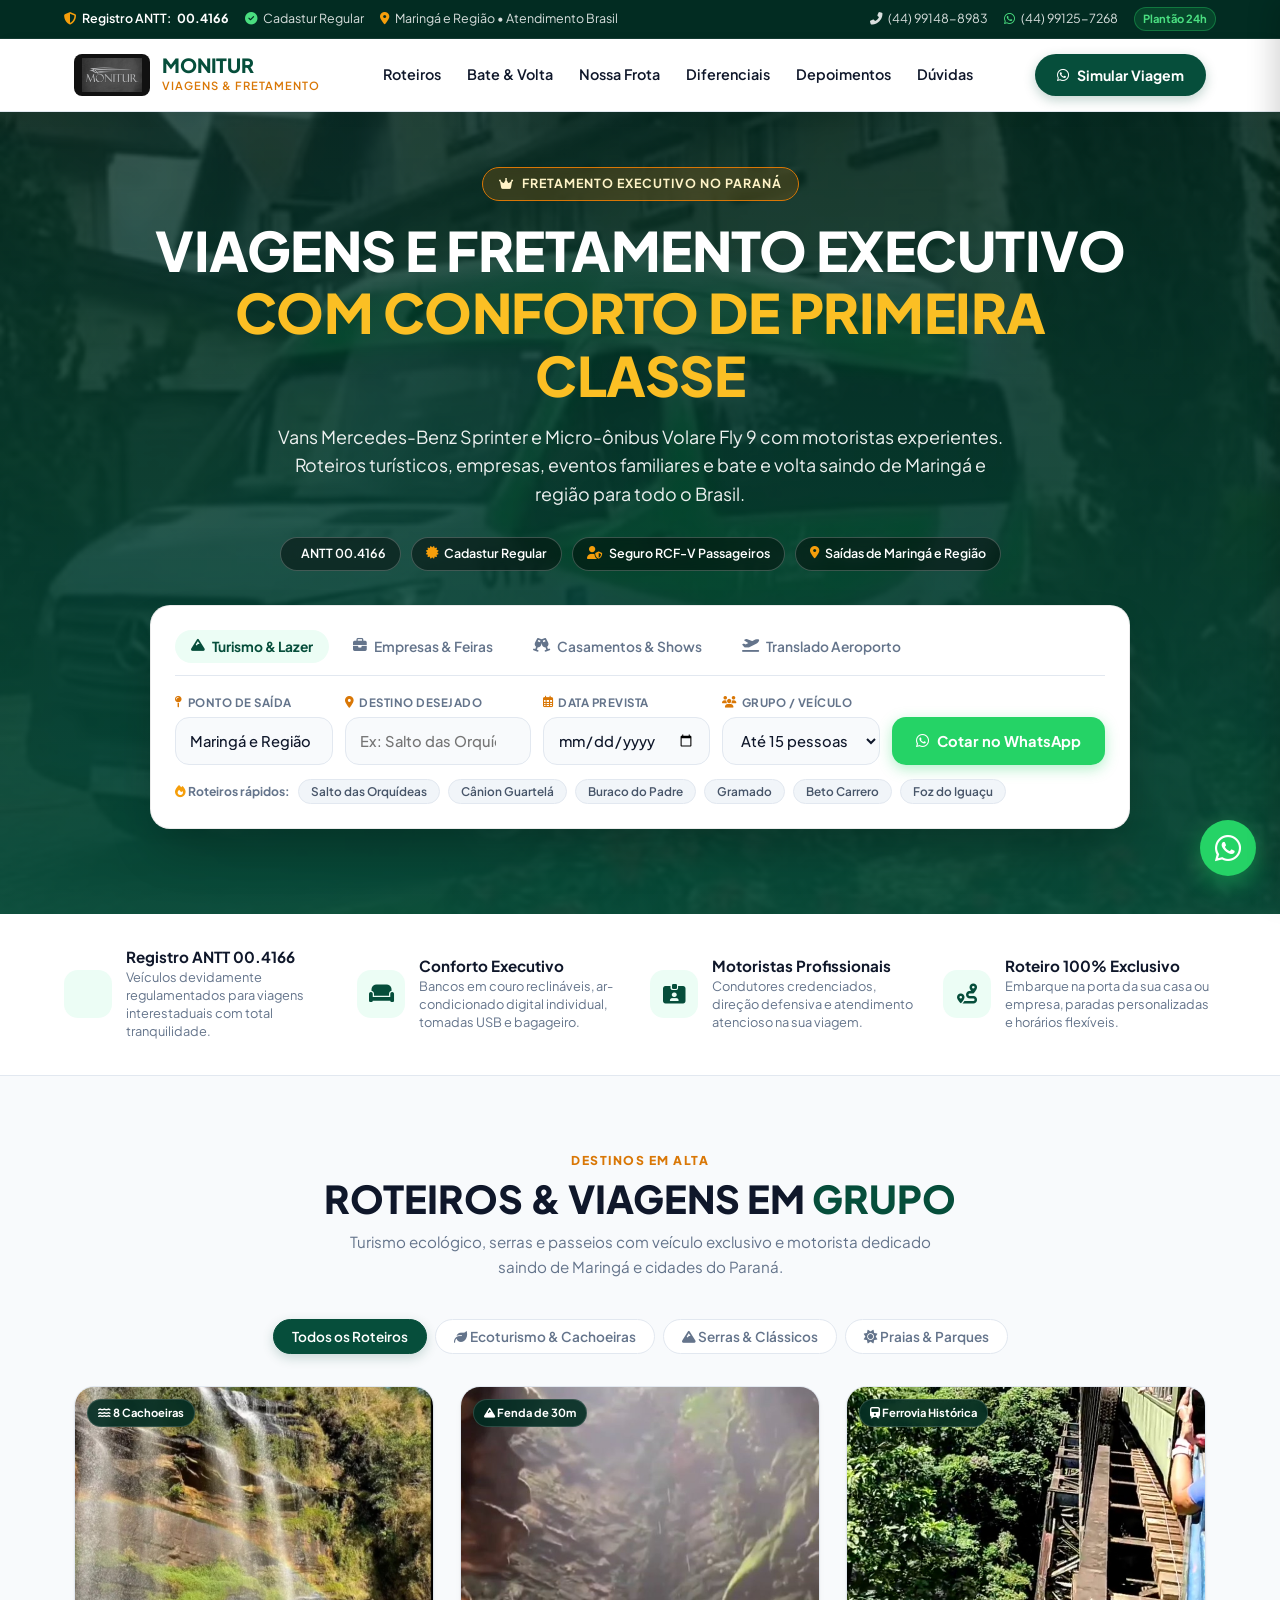
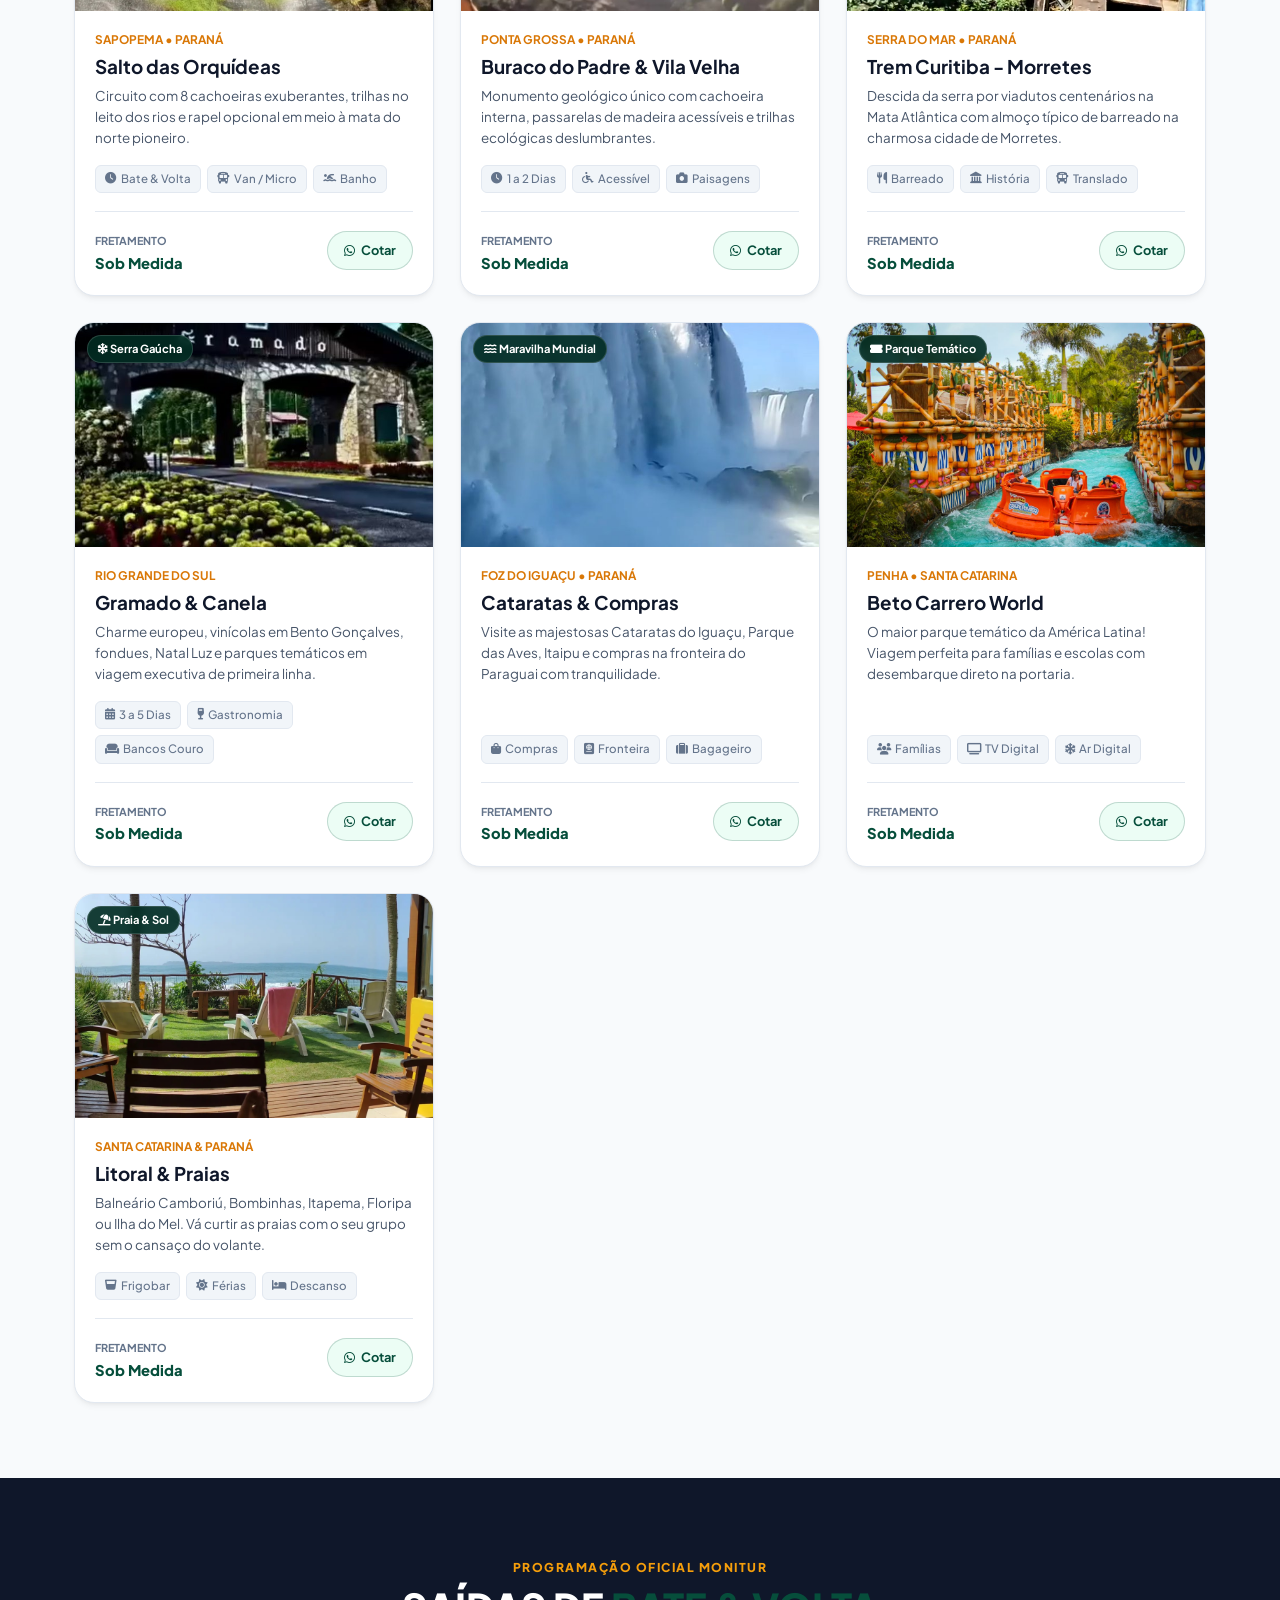
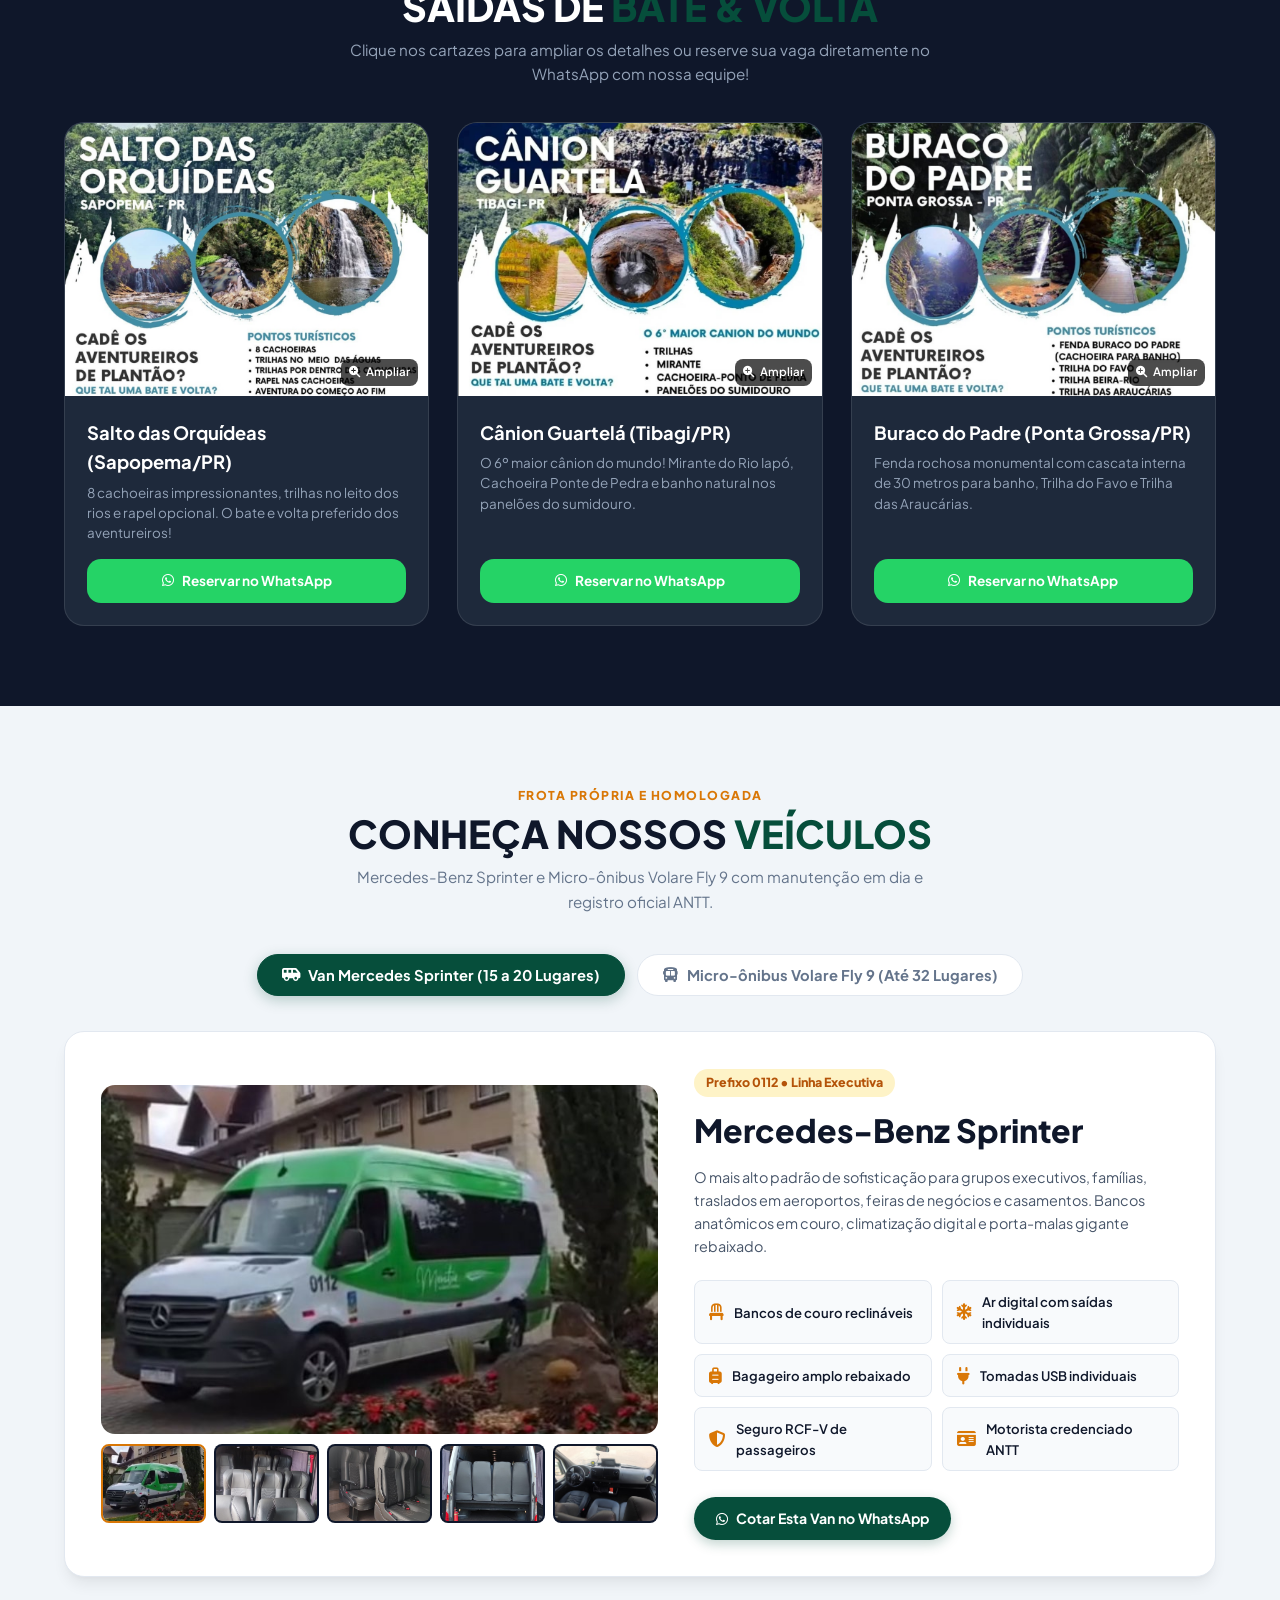
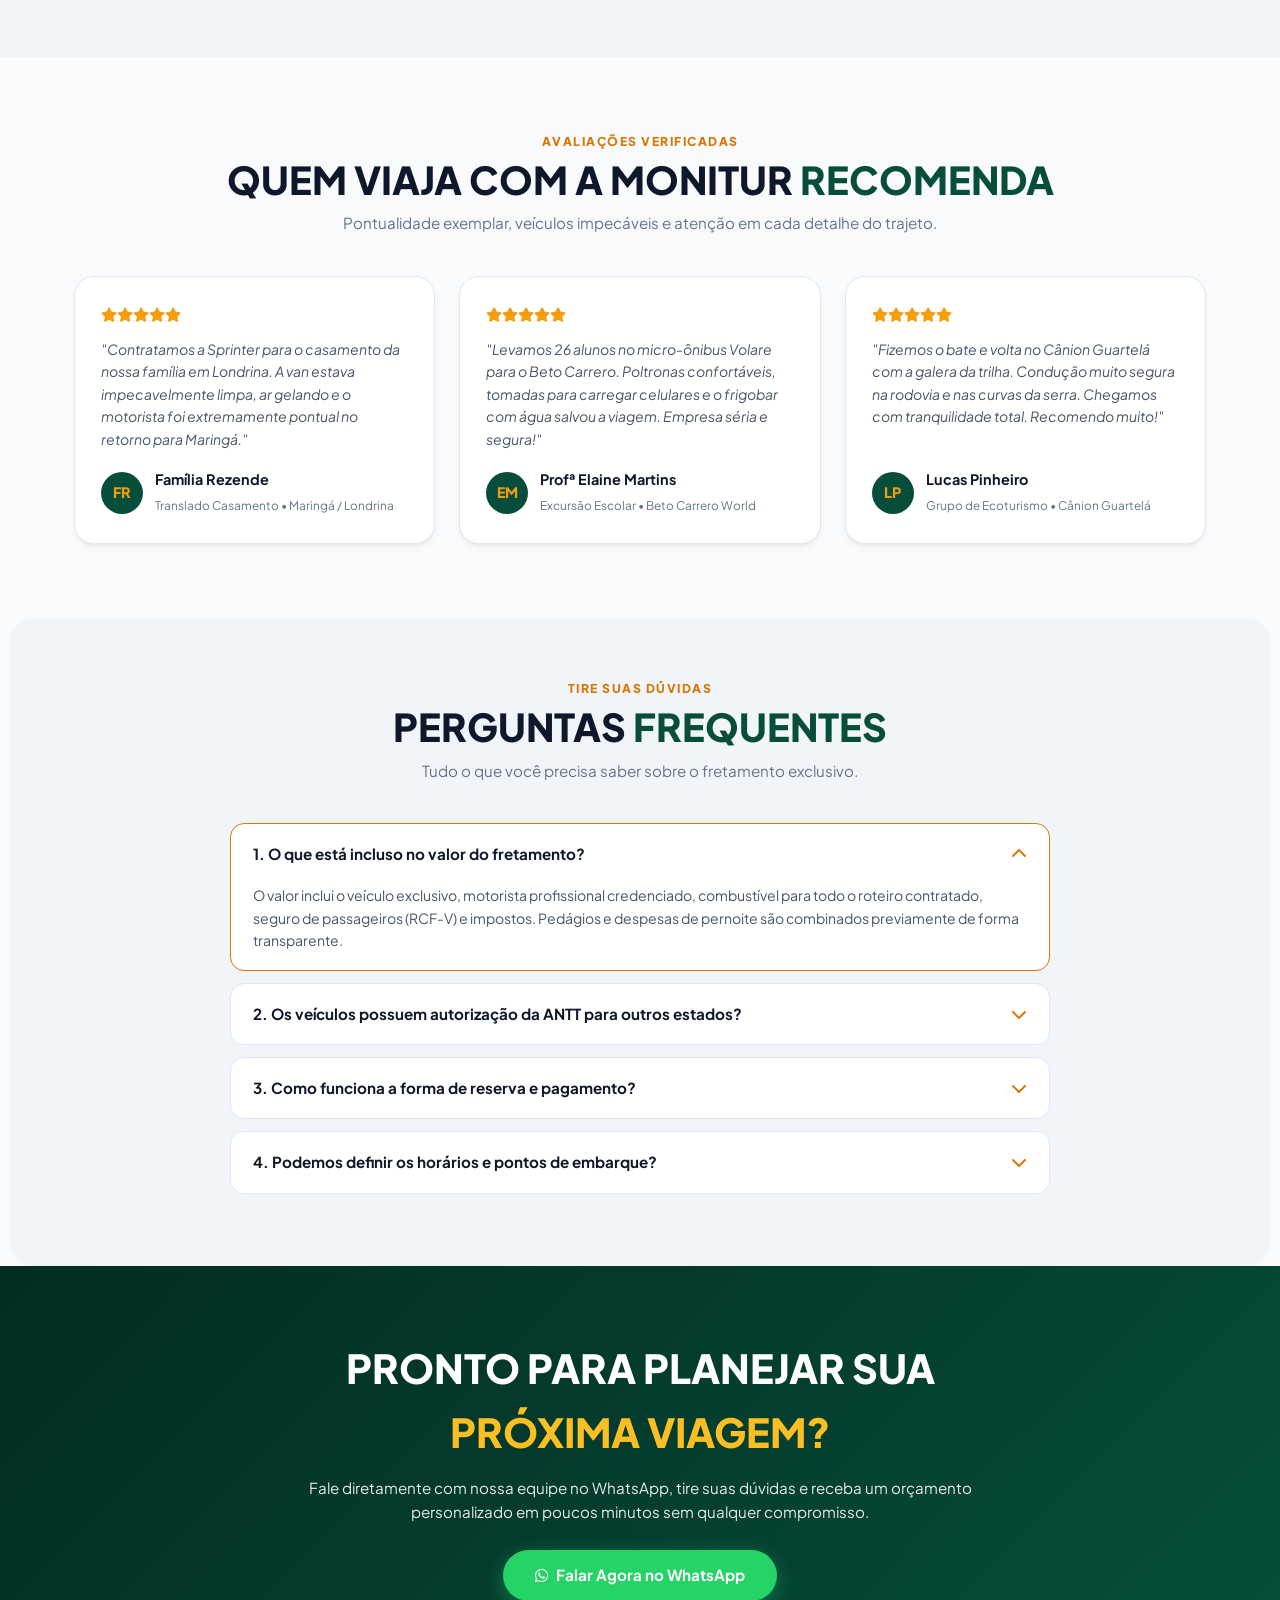
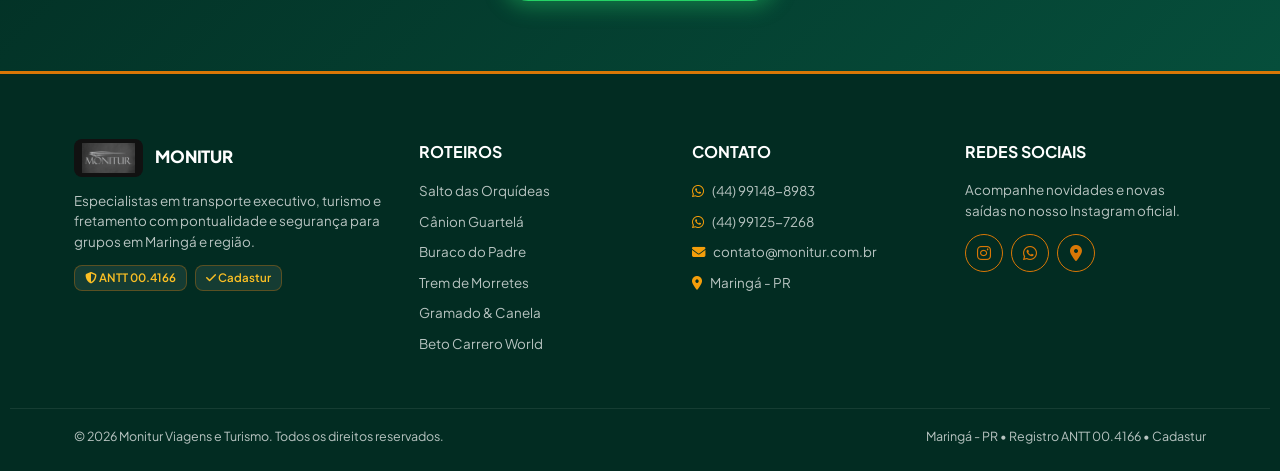
==== index-v2.html @ 2db2608a "Add index-v2.html and estilo-v2.css: alternative high-conversion design with lightbox flyer zoom and" ====
<!DOCTYPE html>
<html lang="pt-br">

<head>
    <meta charset="UTF-8">
    <meta name="viewport" content="width=device-width, initial-scale=1.0">
    <title>Monitur Turismo | Fretamento Executivo de Vans e Micro-ônibus em Maringá</title>
    <meta name="description" content="Fretamento executivo de vans Mercedes Sprinter e micro-ônibus Volare Fly 9 em Maringá e região. Viagens turísticas, bate e volta no Paraná e eventos com homologação ANTT.">
    
    <!-- Open Graph -->
    <meta property="og:title" content="Monitur Turismo | Fretamento de Vans e Micro-ônibus">
    <meta property="og:description" content="Conforto, segurança e pontualidade para sua viagem em grupo. Saídas de Maringá e Paraná com registro oficial ANTT 00.4166.">
    <meta property="og:image" content="img/van_monitur_gramado.jpg">
    <meta property="og:type" content="website">

    <!-- Favicon -->
    <link rel="icon" type="image/png" href="img/logo.png">

    <!-- Google Fonts: Plus Jakarta Sans -->
    <link rel="preconnect" href="https://fonts.googleapis.com">
    <link rel="preconnect" href="https://fonts.gstatic.com" crossorigin>
    <link href="https://fonts.googleapis.com/css2?family=Plus+Jakarta+Sans:wght@400;500;600;700;800&display=swap" rel="stylesheet">

    <!-- Font Awesome 6 Icons -->
    <link rel="stylesheet" href="https://cdnjs.cloudflare.com/ajax/libs/font-awesome/6.4.0/css/all.min.css">
    
    <!-- Design System V2 -->
    <link rel="stylesheet" href="estilo-v2.css">
</head>

<body>

    <!-- TOPBAR COMPACTA & OFICIAL -->
    <div class="v2-topbar">
        <div class="v2-topbar-inner">
            <div class="v2-topbar-left">
                <span class="v2-badge-antt">
                    <i class="fas fa-shield-alt"></i> Registro ANTT: <strong>00.4166</strong>
                </span>
                <span class="v2-topbar-item">
                    <i class="fas fa-check-circle" style="color:#4ade80;"></i> Cadastur Regular
                </span>
                <span class="v2-topbar-item">
                    <i class="fas fa-map-marker-alt" style="color:var(--accent-amber);"></i> Maringá e Região • Atendimento Brasil
                </span>
            </div>
            <div class="v2-topbar-right">
                <a href="tel:44991488983" class="v2-topbar-item">
                    <i class="fas fa-phone-alt"></i> (44) 99148-8983
                </a>
                <a href="https://wa.me/5544991257268" target="_blank" class="v2-topbar-item">
                    <i class="fab fa-whatsapp" style="color:#4ade80;"></i> (44) 99125-7268
                </a>
                <span class="v2-status-pill">Plantão 24h</span>
            </div>
        </div>
    </div>

    <!-- NAVBAR PRINCIPAL -->
    <header class="v2-header">
        <div class="v2-header-container">
            <a href="#" class="v2-brand">
                <img src="img/logo.png" alt="Monitur Turismo" class="v2-brand-logo">
                <div class="v2-brand-text">
                    <span class="v2-brand-title">MONITUR</span>
                    <span class="v2-brand-tagline">Viagens & Fretamento</span>
                </div>
            </a>

            <!-- Menu Desktop -->
            <nav class="v2-nav">
                <a href="#destinos" class="v2-nav-link">Roteiros</a>
                <a href="#bate-volta" class="v2-nav-link">Bate & Volta</a>
                <a href="#frota" class="v2-nav-link">Nossa Frota</a>
                <a href="#vantagens" class="v2-nav-link">Diferenciais</a>
                <a href="#depoimentos" class="v2-nav-link">Depoimentos</a>
                <a href="#faq" class="v2-nav-link">Dúvidas</a>
            </nav>

            <div class="v2-header-cta" style="display:flex; align-items:center; gap:12px;">
                <a href="#simulador" class="v2-btn-cta">
                    <i class="fab fa-whatsapp"></i> Simular Viagem
                </a>
                <button class="v2-btn-burger" id="btnDrawerOpen" aria-label="Abrir Menu">
                    <i class="fas fa-bars"></i>
                </button>
            </div>
        </div>
    </header>

    <!-- DRAWER MOBILE -->
    <div class="v2-drawer-overlay" id="drawerOverlay"></div>
    <aside class="v2-drawer" id="drawerAside">
        <div>
            <div class="v2-drawer-header">
                <div class="v2-brand">
                    <img src="img/logo.png" alt="Monitur Turismo" class="v2-brand-logo" style="height:36px;">
                    <span class="v2-brand-title" style="font-size:1.1rem;">MONITUR</span>
                </div>
                <button id="btnDrawerClose" style="background:none; border:none; font-size:1.4rem; color:var(--text-muted); cursor:pointer;">
                    <i class="fas fa-times"></i>
                </button>
            </div>

            <nav class="v2-drawer-links">
                <a href="#simulador" class="v2-drawer-link"><i class="fas fa-calculator"></i> Simular Cotação</a>
                <a href="#destinos" class="v2-drawer-link"><i class="fas fa-map-marked-alt"></i> Roteiros e Viagens</a>
                <a href="#bate-volta" class="v2-drawer-link"><i class="fas fa-compass"></i> Bate & Volta Aventura</a>
                <a href="#frota" class="v2-drawer-link"><i class="fas fa-bus"></i> Vans e Micro-ônibus</a>
                <a href="#vantagens" class="v2-drawer-link"><i class="fas fa-shield-alt"></i> Diferenciais</a>
                <a href="#depoimentos" class="v2-drawer-link"><i class="fas fa-star"></i> Avaliações Reais</a>
                <a href="#faq" class="v2-drawer-link"><i class="fas fa-question-circle"></i> Perguntas Frequentes</a>
                <a href="#contato" class="v2-drawer-link"><i class="fas fa-envelope"></i> Contato</a>
            </nav>
        </div>

        <div style="border-top: 1px solid var(--border); padding-top:16px;">
            <a href="https://wa.me/5544991488983" target="_blank" class="v2-btn-cta" style="width:100%; justify-content:center;">
                <i class="fab fa-whatsapp"></i> Falar com Plantão
            </a>
            <p style="text-align:center; font-size:0.75rem; color:var(--text-muted); margin-top:8px;">
                Maringá - PR • ANTT 00.4166
            </p>
        </div>
    </aside>

    <!-- HERO SECTION (COM VISUAL REAL DA VAN MONITUR) -->
    <section class="v2-hero">
        <div class="v2-hero-wrap">
            <div class="v2-hero-pill">
                <i class="fas fa-crown"></i> Fretamento Executivo no Paraná
            </div>
            <h1 class="v2-hero-title">
                VIAGENS E FRETAMENTO EXECUTIVO<br>
                <span>COM CONFORTO DE PRIMEIRA CLASSE</span>
            </h1>
            <p class="v2-hero-desc">
                Vans Mercedes-Benz Sprinter e Micro-ônibus Volare Fly 9 com motoristas experientes. Roteiros turísticos, empresas, eventos familiares e bate e volta saindo de Maringá e região para todo o Brasil.
            </p>

            <div class="v2-hero-badges">
                <span class="v2-badge-chip"><i class="fas fa-shield-check"></i> ANTT 00.4166</span>
                <span class="v2-badge-chip"><i class="fas fa-certificate"></i> Cadastur Regular</span>
                <span class="v2-badge-chip"><i class="fas fa-user-shield"></i> Seguro RCF-V Passageiros</span>
                <span class="v2-badge-chip"><i class="fas fa-map-marker-alt"></i> Saídas de Maringá e Região</span>
            </div>

            <!-- SIMULADOR DE COTAÇÃO RÁPIDA (ESTILO TRIP.COM) -->
            <div class="v2-widget-box" id="simulador">
                <div class="v2-widget-tabs">
                    <button class="v2-tab-btn active" onclick="setServiceCategory(this, 'Turismo & Bate e Volta')">
                        <i class="fas fa-mountain"></i> Turismo & Lazer
                    </button>
                    <button class="v2-tab-btn" onclick="setServiceCategory(this, 'Fretamento Corporativo')">
                        <i class="fas fa-briefcase"></i> Empresas & Feiras
                    </button>
                    <button class="v2-tab-btn" onclick="setServiceCategory(this, 'Casamentos & Eventos')">
                        <i class="fas fa-glass-cheers"></i> Casamentos & Shows
                    </button>
                    <button class="v2-tab-btn" onclick="setServiceCategory(this, 'Translado Aeroporto')">
                        <i class="fas fa-plane-departure"></i> Translado Aeroporto
                    </button>
                </div>

                <form onsubmit="event.preventDefault(); sendWhatsappQuote();">
                    <div class="v2-form-grid">
                        <div class="v2-form-col">
                            <label><i class="fas fa-map-pin"></i> Ponto de Saída</label>
                            <input type="text" id="v2Origin" class="v2-input" value="Maringá e Região" placeholder="Cidade de saída" required>
                        </div>

                        <div class="v2-form-col">
                            <label><i class="fas fa-map-marker-alt"></i> Destino Desejado</label>
                            <input type="text" id="v2Dest" class="v2-input" list="toursList" placeholder="Ex: Salto das Orquídeas, Gramado..." required>
                            <datalist id="toursList">
                                <option value="Salto das Orquídeas / Sapopema-PR">
                                <option value="Cânion Guartelá / Tibagi-PR">
                                <option value="Buraco do Padre & Vila Velha / Ponta Grossa">
                                <option value="Foz do Iguaçu / Cataratas & Compras">
                                <option value="Gramado & Canela / Serra Gaúcha">
                                <option value="Beto Carrero World / Penha-SC">
                                <option value="Trem Curitiba - Morretes / Serra do Mar">
                                <option value="Balneário Camboriú & Bombinhas / SC">
                            </datalist>
                        </div>

                        <div class="v2-form-col">
                            <label><i class="far fa-calendar-alt"></i> Data Prevista</label>
                            <input type="date" id="v2Date" class="v2-input">
                        </div>

                        <div class="v2-form-col">
                            <label><i class="fas fa-users"></i> Grupo / Veículo</label>
                            <select id="v2Vehicle" class="v2-input">
                                <option value="Até 15 pessoas (Van Sprinter)">Até 15 pessoas (Van)</option>
                                <option value="Até 20 pessoas (Van Sprinter)">Até 20 pessoas (Van Sprinter)</option>
                                <option value="Até 32 pessoas (Micro Volare Fly 9)">Até 32 pessoas (Micro-ônibus)</option>
                                <option value="Mais de 32 pessoas">Mais de 32 pessoas</option>
                            </select>
                        </div>

                        <button type="submit" class="v2-btn-submit">
                            <i class="fab fa-whatsapp"></i> Cotar no WhatsApp
                        </button>
                    </div>

                    <div class="v2-quick-pills">
                        <span class="v2-quick-label"><i class="fas fa-fire" style="color:#f59e0b;"></i> Roteiros rápidos:</span>
                        <button type="button" class="v2-pill-choice" onclick="selectQuickDestination('Salto das Orquídeas - Sapopema')">Salto das Orquídeas</button>
                        <button type="button" class="v2-pill-choice" onclick="selectQuickDestination('Cânion Guartelá')">Cânion Guartelá</button>
                        <button type="button" class="v2-pill-choice" onclick="selectQuickDestination('Buraco do Padre - PR')">Buraco do Padre</button>
                        <button type="button" class="v2-pill-choice" onclick="selectQuickDestination('Gramado / Serra Gaúcha')">Gramado</button>
                        <button type="button" class="v2-pill-choice" onclick="selectQuickDestination('Beto Carrero World')">Beto Carrero</button>
                        <button type="button" class="v2-pill-choice" onclick="selectQuickDestination('Foz do Iguaçu')">Foz do Iguaçu</button>
                    </div>
                </form>
            </div>
        </div>
    </section>

    <!-- PROVAS DE CONFIANÇA / PILARES -->
    <section class="v2-trust-row" id="vantagens">
        <div class="v2-trust-grid">
            <div class="v2-trust-item">
                <div class="v2-trust-icon"><i class="fas fa-shield-check"></i></div>
                <div class="v2-trust-text">
                    <h4>Registro ANTT 00.4166</h4>
                    <p>Veículos devidamente regulamentados para viagens interestaduais com total tranquilidade.</p>
                </div>
            </div>

            <div class="v2-trust-item">
                <div class="v2-trust-icon"><i class="fas fa-couch"></i></div>
                <div class="v2-trust-text">
                    <h4>Conforto Executivo</h4>
                    <p>Bancos em couro reclináveis, ar-condicionado digital individual, tomadas USB e bagageiro.</p>
                </div>
            </div>

            <div class="v2-trust-item">
                <div class="v2-trust-icon"><i class="fas fa-id-card-alt"></i></div>
                <div class="v2-trust-text">
                    <h4>Motoristas Profissionais</h4>
                    <p>Condutores credenciados, direção defensiva e atendimento atencioso na sua viagem.</p>
                </div>
            </div>

            <div class="v2-trust-item">
                <div class="v2-trust-icon"><i class="fas fa-route"></i></div>
                <div class="v2-trust-text">
                    <h4>Roteiro 100% Exclusivo</h4>
                    <p>Embarque na porta da sua casa ou empresa, paradas personalizadas e horários flexíveis.</p>
                </div>
            </div>
        </div>
    </section>

    <!-- SEÇÃO DE ROTEIROS COM FOTOGRAFIAS REAIS -->
    <section class="v2-section" id="destinos">
        <div class="v2-header-center">
            <span class="v2-section-badge">Destinos em Alta</span>
            <h2 class="v2-section-title">ROTEIROS & VIAGENS EM <span>GRUPO</span></h2>
            <p class="v2-section-sub">
                Turismo ecológico, serras e passeios com veículo exclusivo e motorista dedicado saindo de Maringá e cidades do Paraná.
            </p>
        </div>

        <div class="v2-filter-pills">
            <button class="v2-filter-btn active" onclick="filterCategory('todos', this)">Todos os Roteiros</button>
            <button class="v2-filter-btn" onclick="filterCategory('ecoturismo', this)"><i class="fas fa-leaf"></i> Ecoturismo & Cachoeiras</button>
            <button class="v2-filter-btn" onclick="filterCategory('serras', this)"><i class="fas fa-mountain"></i> Serras & Clássicos</button>
            <button class="v2-filter-btn" onclick="filterCategory('praia', this)"><i class="fas fa-sun"></i> Praias & Parques</button>
        </div>

        <div class="v2-cards-grid">
            <!-- Card 1: Salto das Orquídeas -->
            <div class="v2-card" data-cat="ecoturismo">
                <div class="v2-card-img-wrap">
                    <img src="img/cachoeira_arcoiris.jpg" alt="Salto das Orquídeas Sapopema">
                    <span class="v2-card-tag"><i class="fas fa-water"></i> 8 Cachoeiras</span>
                </div>
                <div class="v2-card-body">
                    <span class="v2-card-location">Sapopema • Paraná</span>
                    <h3 class="v2-card-title">Salto das Orquídeas</h3>
                    <p class="v2-card-desc">Circuito com 8 cachoeiras exuberantes, trilhas no leito dos rios e rapel opcional em meio à mata do norte pioneiro.</p>
                    <div class="v2-card-specs">
                        <span class="v2-spec-pill"><i class="fas fa-clock"></i> Bate & Volta</span>
                        <span class="v2-spec-pill"><i class="fas fa-bus"></i> Van / Micro</span>
                        <span class="v2-spec-pill"><i class="fas fa-swimmer"></i> Banho</span>
                    </div>
                    <div class="v2-card-footer">
                        <div>
                            <span class="v2-card-price-label">Fretamento</span>
                            <div class="v2-card-price-value">Sob Medida</div>
                        </div>
                        <a href="javascript:void(0)" onclick="quoteSpecificTour('Salto das Orquídeas')" class="v2-btn-quote-card">
                            <i class="fab fa-whatsapp"></i> Cotar
                        </a>
                    </div>
                </div>
            </div>

            <!-- Card 2: Buraco do Padre -->
            <div class="v2-card" data-cat="ecoturismo">
                <div class="v2-card-img-wrap">
                    <img src="img/buraco_do_padre.jpg" alt="Buraco do Padre Ponta Grossa">
                    <span class="v2-card-tag"><i class="fas fa-mountain"></i> Fenda de 30m</span>
                </div>
                <div class="v2-card-body">
                    <span class="v2-card-location">Ponta Grossa • Paraná</span>
                    <h3 class="v2-card-title">Buraco do Padre & Vila Velha</h3>
                    <p class="v2-card-desc">Monumento geológico único com cachoeira interna, passarelas de madeira acessíveis e trilhas ecológicas deslumbrantes.</p>
                    <div class="v2-card-specs">
                        <span class="v2-spec-pill"><i class="fas fa-clock"></i> 1 a 2 Dias</span>
                        <span class="v2-spec-pill"><i class="fas fa-wheelchair"></i> Acessível</span>
                        <span class="v2-spec-pill"><i class="fas fa-camera"></i> Paisagens</span>
                    </div>
                    <div class="v2-card-footer">
                        <div>
                            <span class="v2-card-price-label">Fretamento</span>
                            <div class="v2-card-price-value">Sob Medida</div>
                        </div>
                        <a href="javascript:void(0)" onclick="quoteSpecificTour('Buraco do Padre e Ponta Grossa')" class="v2-btn-quote-card">
                            <i class="fab fa-whatsapp"></i> Cotar
                        </a>
                    </div>
                </div>
            </div>

            <!-- Card 3: Trem de Morretes -->
            <div class="v2-card" data-cat="serras">
                <div class="v2-card-img-wrap">
                    <img src="img/trem_morretes.jpg" alt="Trem Curitiba Morretes Serra do Mar">
                    <span class="v2-card-tag"><i class="fas fa-train"></i> Ferrovia Histórica</span>
                </div>
                <div class="v2-card-body">
                    <span class="v2-card-location">Serra do Mar • Paraná</span>
                    <h3 class="v2-card-title">Trem Curitiba - Morretes</h3>
                    <p class="v2-card-desc">Descida da serra por viadutos centenários na Mata Atlântica com almoço típico de barreado na charmosa cidade de Morretes.</p>
                    <div class="v2-card-specs">
                        <span class="v2-spec-pill"><i class="fas fa-utensils"></i> Barreado</span>
                        <span class="v2-spec-pill"><i class="fas fa-landmark"></i> História</span>
                        <span class="v2-spec-pill"><i class="fas fa-bus"></i> Translado</span>
                    </div>
                    <div class="v2-card-footer">
                        <div>
                            <span class="v2-card-price-label">Fretamento</span>
                            <div class="v2-card-price-value">Sob Medida</div>
                        </div>
                        <a href="javascript:void(0)" onclick="quoteSpecificTour('Trem Curitiba para Morretes')" class="v2-btn-quote-card">
                            <i class="fab fa-whatsapp"></i> Cotar
                        </a>
                    </div>
                </div>
            </div>

            <!-- Card 4: Gramado e Canela -->
            <div class="v2-card" data-cat="serras">
                <div class="v2-card-img-wrap">
                    <img src="img/portal_gramado.jpg" alt="Gramado e Canela Serra Gaucha">
                    <span class="v2-card-tag"><i class="fas fa-snowflake"></i> Serra Gaúcha</span>
                </div>
                <div class="v2-card-body">
                    <span class="v2-card-location">Rio Grande do Sul</span>
                    <h3 class="v2-card-title">Gramado & Canela</h3>
                    <p class="v2-card-desc">Charme europeu, vinícolas em Bento Gonçalves, fondues, Natal Luz e parques temáticos em viagem executiva de primeira linha.</p>
                    <div class="v2-card-specs">
                        <span class="v2-spec-pill"><i class="fas fa-calendar-alt"></i> 3 a 5 Dias</span>
                        <span class="v2-spec-pill"><i class="fas fa-wine-glass"></i> Gastronomia</span>
                        <span class="v2-spec-pill"><i class="fas fa-couch"></i> Bancos Couro</span>
                    </div>
                    <div class="v2-card-footer">
                        <div>
                            <span class="v2-card-price-label">Fretamento</span>
                            <div class="v2-card-price-value">Sob Medida</div>
                        </div>
                        <a href="javascript:void(0)" onclick="quoteSpecificTour('Gramado e Canela')" class="v2-btn-quote-card">
                            <i class="fab fa-whatsapp"></i> Cotar
                        </a>
                    </div>
                </div>
            </div>

            <!-- Card 5: Cataratas do Iguaçu -->
            <div class="v2-card" data-cat="ecoturismo">
                <div class="v2-card-img-wrap">
                    <img src="img/cataratas_garganta.jpg" alt="Cataratas do Iguaçu Foz do Iguaçu">
                    <span class="v2-card-tag"><i class="fas fa-water"></i> Maravilha Mundial</span>
                </div>
                <div class="v2-card-body">
                    <span class="v2-card-location">Foz do Iguaçu • Paraná</span>
                    <h3 class="v2-card-title">Cataratas & Compras</h3>
                    <p class="v2-card-desc">Visite as majestosas Cataratas do Iguaçu, Parque das Aves, Itaipu e compras na fronteira do Paraguai com tranquilidade.</p>
                    <div class="v2-card-specs">
                        <span class="v2-spec-pill"><i class="fas fa-shopping-bag"></i> Compras</span>
                        <span class="v2-spec-pill"><i class="fas fa-passport"></i> Fronteira</span>
                        <span class="v2-spec-pill"><i class="fas fa-suitcase"></i> Bagageiro</span>
                    </div>
                    <div class="v2-card-footer">
                        <div>
                            <span class="v2-card-price-label">Fretamento</span>
                            <div class="v2-card-price-value">Sob Medida</div>
                        </div>
                        <a href="javascript:void(0)" onclick="quoteSpecificTour('Foz do Iguaçu')" class="v2-btn-quote-card">
                            <i class="fab fa-whatsapp"></i> Cotar
                        </a>
                    </div>
                </div>
            </div>

            <!-- Card 6: Beto Carrero World -->
            <div class="v2-card" data-cat="praia">
                <div class="v2-card-img-wrap">
                    <img src="img/betocarrero.jpg" alt="Beto Carrero World Penha SC">
                    <span class="v2-card-tag"><i class="fas fa-ticket-alt"></i> Parque Temático</span>
                </div>
                <div class="v2-card-body">
                    <span class="v2-card-location">Penha • Santa Catarina</span>
                    <h3 class="v2-card-title">Beto Carrero World</h3>
                    <p class="v2-card-desc">O maior parque temático da América Latina! Viagem perfeita para famílias e escolas com desembarque direto na portaria.</p>
                    <div class="v2-card-specs">
                        <span class="v2-spec-pill"><i class="fas fa-users"></i> Famílias</span>
                        <span class="v2-spec-pill"><i class="fas fa-tv"></i> TV Digital</span>
                        <span class="v2-spec-pill"><i class="fas fa-snowflake"></i> Ar Digital</span>
                    </div>
                    <div class="v2-card-footer">
                        <div>
                            <span class="v2-card-price-label">Fretamento</span>
                            <div class="v2-card-price-value">Sob Medida</div>
                        </div>
                        <a href="javascript:void(0)" onclick="quoteSpecificTour('Beto Carrero World')" class="v2-btn-quote-card">
                            <i class="fab fa-whatsapp"></i> Cotar
                        </a>
                    </div>
                </div>
            </div>

            <!-- Card 7: Litoral & Praias -->
            <div class="v2-card" data-cat="praia">
                <div class="v2-card-img-wrap">
                    <img src="img/praia_relax.jpg" alt="Litoral de Santa Catarina e Parana">
                    <span class="v2-card-tag"><i class="fas fa-umbrella-beach"></i> Praia & Sol</span>
                </div>
                <div class="v2-card-body">
                    <span class="v2-card-location">Santa Catarina & Paraná</span>
                    <h3 class="v2-card-title">Litoral & Praias</h3>
                    <p class="v2-card-desc">Balneário Camboriú, Bombinhas, Itapema, Floripa ou Ilha do Mel. Vá curtir as praias com o seu grupo sem o cansaço do volante.</p>
                    <div class="v2-card-specs">
                        <span class="v2-spec-pill"><i class="fas fa-glass-whiskey"></i> Frigobar</span>
                        <span class="v2-spec-pill"><i class="fas fa-sun"></i> Férias</span>
                        <span class="v2-spec-pill"><i class="fas fa-bed"></i> Descanso</span>
                    </div>
                    <div class="v2-card-footer">
                        <div>
                            <span class="v2-card-price-label">Fretamento</span>
                            <div class="v2-card-price-value">Sob Medida</div>
                        </div>
                        <a href="javascript:void(0)" onclick="quoteSpecificTour('Litoral de Santa Catarina')" class="v2-btn-quote-card">
                            <i class="fab fa-whatsapp"></i> Cotar
                        </a>
                    </div>
                </div>
            </div>
        </div>
    </section>

    <!-- SEÇÃO DARK COM OS CARTAZES OFICIAIS DE BATE E VOLTA -->
    <section class="v2-flyers-section" id="bate-volta">
        <div class="v2-flyers-wrap">
            <div class="v2-header-center" style="margin-bottom:36px;">
                <span class="v2-section-badge" style="color:var(--accent-amber);">Programação Oficial Monitur</span>
                <h2 class="v2-section-title" style="color:#ffffff;">SAÍDAS DE <span>BATE & VOLTA</span></h2>
                <p class="v2-section-sub" style="color:#94a3b8;">
                    Clique nos cartazes para ampliar os detalhes ou reserve sua vaga diretamente no WhatsApp com nossa equipe!
                </p>
            </div>

            <div class="v2-flyers-grid">
                <!-- Flyer 1: Salto das Orquídeas -->
                <div class="v2-flyer-card">
                    <div class="v2-flyer-img-box" onclick="openLightbox('img/flyer_salto_das_orquideas.jpg')">
                        <img src="img/flyer_salto_das_orquideas.jpg" alt="Cartaz Salto das Orquídeas Sapopema">
                        <span class="v2-flyer-zoom-hint"><i class="fas fa-search-plus"></i> Ampliar</span>
                    </div>
                    <div class="v2-flyer-content">
                        <h3>Salto das Orquídeas (Sapopema/PR)</h3>
                        <p>8 cachoeiras impressionantes, trilhas no leito dos rios e rapel opcional. O bate e volta preferido dos aventureiros!</p>
                        <a href="https://wa.me/5544991488983?text=Ol%C3%A1!%20Tenho%20interesse%20no%20Bate%20e%20Volta%20para%20o%20Salto%20das%20Orqu%C3%ADdeas%20em%20Sapopema." target="_blank" class="v2-btn-book-flyer">
                            <i class="fab fa-whatsapp"></i> Reservar no WhatsApp
                        </a>
                    </div>
                </div>

                <!-- Flyer 2: Cânion Guartelá -->
                <div class="v2-flyer-card">
                    <div class="v2-flyer-img-box" onclick="openLightbox('img/flyer_canion_guartela.jpg')">
                        <img src="img/flyer_canion_guartela.jpg" alt="Cartaz Cânion Guartelá Tibagi">
                        <span class="v2-flyer-zoom-hint"><i class="fas fa-search-plus"></i> Ampliar</span>
                    </div>
                    <div class="v2-flyer-content">
                        <h3>Cânion Guartelá (Tibagi/PR)</h3>
                        <p>O 6º maior cânion do mundo! Mirante do Rio Iapó, Cachoeira Ponte de Pedra e banho natural nos panelões do sumidouro.</p>
                        <a href="https://wa.me/5544991488983?text=Ol%C3%A1!%20Tenho%20interesse%20no%20Bate%20e%20Volta%20para%20o%20C%C3%A2nion%20Guartel%C3%A1%20em%20Tibagi." target="_blank" class="v2-btn-book-flyer">
                            <i class="fab fa-whatsapp"></i> Reservar no WhatsApp
                        </a>
                    </div>
                </div>

                <!-- Flyer 3: Buraco do Padre -->
                <div class="v2-flyer-card">
                    <div class="v2-flyer-img-box" onclick="openLightbox('img/flyer_buraco_do_padre.jpg')">
                        <img src="img/flyer_buraco_do_padre.jpg" alt="Cartaz Buraco do Padre Ponta Grossa">
                        <span class="v2-flyer-zoom-hint"><i class="fas fa-search-plus"></i> Ampliar</span>
                    </div>
                    <div class="v2-flyer-content">
                        <h3>Buraco do Padre (Ponta Grossa/PR)</h3>
                        <p>Fenda rochosa monumental com cascata interna de 30 metros para banho, Trilha do Favo e Trilha das Araucárias.</p>
                        <a href="https://wa.me/5544991488983?text=Ol%C3%A1!%20Tenho%20interesse%20no%20Bate%20e%20Volta%20para%20o%20Buraco%20do%20Padre%20em%20Ponta%20Grossa." target="_blank" class="v2-btn-book-flyer">
                            <i class="fab fa-whatsapp"></i> Reservar no WhatsApp
                        </a>
                    </div>
                </div>
            </div>
        </div>
    </section>

    <!-- SHOWCASE DA FROTA EXECUTIVA (INTERATIVO) -->
    <section class="v2-fleet-section" id="frota">
        <div class="v2-fleet-wrap">
            <div class="v2-header-center">
                <span class="v2-section-badge">Frota Própria e Homologada</span>
                <h2 class="v2-section-title">CONHEÇA NOSSOS <span>VEÍCULOS</span></h2>
                <p class="v2-section-sub">
                    Mercedes-Benz Sprinter e Micro-ônibus Volare Fly 9 com manutenção em dia e registro oficial ANTT.
                </p>
            </div>

            <div class="v2-fleet-tabs">
                <button class="v2-fleet-tab-btn active" onclick="switchFleetVehicle('van', this)">
                    <i class="fas fa-shuttle-van"></i> Van Mercedes Sprinter (15 a 20 Lugares)
                </button>
                <button class="v2-fleet-tab-btn" onclick="switchFleetVehicle('micro', this)">
                    <i class="fas fa-bus"></i> Micro-ônibus Volare Fly 9 (Até 32 Lugares)
                </button>
            </div>

            <!-- VEÍCULO 1: VAN SPRINTER -->
            <div class="v2-fleet-card active" id="fleetCardVan">
                <div class="v2-fleet-grid">
                    <div>
                        <div class="v2-fleet-photo-main">
                            <img id="fleetImgVan" src="img/van_monitur_gramado.jpg" alt="Van Mercedes Sprinter Monitur em Gramado">
                        </div>
                        <div class="v2-fleet-thumbs">
                            <div class="v2-fleet-thumb active" onclick="changeFleetImage('fleetImgVan', 'img/van_monitur_gramado.jpg', this)">
                                <img src="img/van_monitur_gramado.jpg" alt="Van em Gramado">
                            </div>
                            <div class="v2-fleet-thumb" onclick="changeFleetImage('fleetImgVan', 'img/van5.jpeg', this)">
                                <img src="img/van5.jpeg" alt="Interior Couro">
                            </div>
                            <div class="v2-fleet-thumb" onclick="changeFleetImage('fleetImgVan', 'img/van6.jpeg', this)">
                                <img src="img/van6.jpeg" alt="Poltronas Reclináveis">
                            </div>
                            <div class="v2-fleet-thumb" onclick="changeFleetImage('fleetImgVan', 'img/van3.jpeg', this)">
                                <img src="img/van3.jpeg" alt="Bagageiro Rebaixado">
                            </div>
                            <div class="v2-fleet-thumb" onclick="changeFleetImage('fleetImgVan', 'img/van4.jpeg', this)">
                                <img src="img/van4.jpeg" alt="Cabine Mercedes">
                            </div>
                        </div>
                    </div>

                    <div>
                        <span class="v2-fleet-badge-id">Prefixo 0112 • Linha Executiva</span>
                        <h3 class="v2-fleet-title">Mercedes-Benz Sprinter</h3>
                        <p class="v2-fleet-desc">
                            O mais alto padrão de sofisticação para grupos executivos, famílias, traslados em aeroportos, feiras de negócios e casamentos. Bancos anatômicos em couro, climatização digital e porta-malas gigante rebaixado.
                        </p>

                        <div class="v2-fleet-specs-grid">
                            <div class="v2-spec-item"><i class="fas fa-chair"></i> Bancos de couro reclináveis</div>
                            <div class="v2-spec-item"><i class="fas fa-snowflake"></i> Ar digital com saídas individuais</div>
                            <div class="v2-spec-item"><i class="fas fa-suitcase-rolling"></i> Bagageiro amplo rebaixado</div>
                            <div class="v2-spec-item"><i class="fas fa-plug"></i> Tomadas USB individuais</div>
                            <div class="v2-spec-item"><i class="fas fa-shield-alt"></i> Seguro RCF-V de passageiros</div>
                            <div class="v2-spec-item"><i class="fas fa-id-card"></i> Motorista credenciado ANTT</div>
                        </div>

                        <a href="https://wa.me/5544991488983?text=Ol%C3%A1!%20Gostaria%20de%20um%20or%C3%A7amento%20para%20fretamento%20da%20Van%20Mercedes%20Sprinter." target="_blank" class="v2-btn-cta">
                            <i class="fab fa-whatsapp"></i> Cotar Esta Van no WhatsApp
                        </a>
                    </div>
                </div>
            </div>

            <!-- VEÍCULO 2: MICRO-ÔNIBUS VOLARE -->
            <div class="v2-fleet-card" id="fleetCardMicro">
                <div class="v2-fleet-grid">
                    <div>
                        <div class="v2-fleet-photo-main">
                            <img id="fleetImgMicro" src="img/micro3.png" alt="Micro-ônibus Volare Fly 9 Monitur">
                        </div>
                        <div class="v2-fleet-thumbs">
                            <div class="v2-fleet-thumb active" onclick="changeFleetImage('fleetImgMicro', 'img/micro3.png', this)">
                                <img src="img/micro3.png" alt="Lateral Volare">
                            </div>
                            <div class="v2-fleet-thumb" onclick="changeFleetImage('fleetImgMicro', 'img/micro2.png', this)">
                                <img src="img/micro2.png" alt="Traseira com ANTT">
                            </div>
                            <div class="v2-fleet-thumb" onclick="changeFleetImage('fleetImgMicro', 'img/interiormicro.png', this)">
                                <img src="img/interiormicro.png" alt="Poltronas Soft">
                            </div>
                            <div class="v2-fleet-thumb" onclick="changeFleetImage('fleetImgMicro', 'img/interiormicro2.png', this)">
                                <img src="img/interiormicro2.png" alt="Espaço Interno">
                            </div>
                            <div class="v2-fleet-thumb" onclick="changeFleetImage('fleetImgMicro', 'img/micro.png', this)">
                                <img src="img/micro.png" alt="Micro Ônibus">
                            </div>
                        </div>
                    </div>

                    <div>
                        <span class="v2-fleet-badge-id">Prefixo 1710 • Registro ANTT 00.4166</span>
                        <h3 class="v2-fleet-title">Volare Fly 9 Executivo</h3>
                        <p class="v2-fleet-desc">
                            Perfeito para excursões de médio porte, grupos religiosos, congressos e escolas. Amplo espaçamento entre poltronas, ar-condicionado dutado digital central, frigobar e elevador com acessibilidade para cadeirantes.
                        </p>

                        <div class="v2-fleet-specs-grid">
                            <div class="v2-spec-item"><i class="fas fa-users"></i> Capacidade até 32 lugares</div>
                            <div class="v2-spec-item"><i class="fas fa-wheelchair"></i> Acessibilidade total PCD</div>
                            <div class="v2-spec-item"><i class="fas fa-snowflake"></i> Ar dutado digital de teto</div>
                            <div class="v2-spec-item"><i class="fas fa-glass-whiskey"></i> Frigobar térmico a bordo</div>
                            <div class="v2-spec-item"><i class="fas fa-tv"></i> Monitores e som estéreo</div>
                            <div class="v2-spec-item"><i class="fas fa-certificate"></i> Homologado Interestadual</div>
                        </div>

                        <a href="https://wa.me/5544991488983?text=Ol%C3%A1!%20Gostaria%20de%20um%20or%C3%A7amento%20para%20fretamento%20do%20Micro-%C3%B4nibus%20Volare%20Fly%209." target="_blank" class="v2-btn-cta">
                            <i class="fab fa-whatsapp"></i> Cotar Este Micro-ônibus
                        </a>
                    </div>
                </div>
            </div>
        </div>
    </section>

    <!-- DEPOIMENTOS REAIS -->
    <section class="v2-section" id="depoimentos">
        <div class="v2-header-center">
            <span class="v2-section-badge">Avaliações Verificadas</span>
            <h2 class="v2-section-title">QUEM VIAJA COM A MONITUR <span>RECOMENDA</span></h2>
            <p class="v2-section-sub">Pontualidade exemplar, veículos impecáveis e atenção em cada detalhe do trajeto.</p>
        </div>

        <div class="v2-testimonials-grid">
            <div class="v2-testimonial-card">
                <div class="v2-stars">
                    <i class="fas fa-star"></i><i class="fas fa-star"></i><i class="fas fa-star"></i><i class="fas fa-star"></i><i class="fas fa-star"></i>
                </div>
                <p class="v2-testimonial-text">
                    "Contratamos a Sprinter para o casamento da nossa família em Londrina. A van estava impecavelmente limpa, ar gelando e o motorista foi extremamente pontual no retorno para Maringá."
                </p>
                <div class="v2-testimonial-author">
                    <div class="v2-author-avatar">FR</div>
                    <div class="v2-author-info">
                        <h5>Família Rezende</h5>
                        <span>Translado Casamento • Maringá / Londrina</span>
                    </div>
                </div>
            </div>

            <div class="v2-testimonial-card">
                <div class="v2-stars">
                    <i class="fas fa-star"></i><i class="fas fa-star"></i><i class="fas fa-star"></i><i class="fas fa-star"></i><i class="fas fa-star"></i>
                </div>
                <p class="v2-testimonial-text">
                    "Levamos 26 alunos no micro-ônibus Volare para o Beto Carrero. Poltronas confortáveis, tomadas para carregar celulares e o frigobar com água salvou a viagem. Empresa séria e segura!"
                </p>
                <div class="v2-testimonial-author">
                    <div class="v2-author-avatar">EM</div>
                    <div class="v2-author-info">
                        <h5>Profª Elaine Martins</h5>
                        <span>Excursão Escolar • Beto Carrero World</span>
                    </div>
                </div>
            </div>

            <div class="v2-testimonial-card">
                <div class="v2-stars">
                    <i class="fas fa-star"></i><i class="fas fa-star"></i><i class="fas fa-star"></i><i class="fas fa-star"></i><i class="fas fa-star"></i>
                </div>
                <p class="v2-testimonial-text">
                    "Fizemos o bate e volta no Cânion Guartelá com a galera da trilha. Condução muito segura na rodovia e nas curvas da serra. Chegamos com tranquilidade total. Recomendo muito!"
                </p>
                <div class="v2-testimonial-author">
                    <div class="v2-author-avatar">LP</div>
                    <div class="v2-author-info">
                        <h5>Lucas Pinheiro</h5>
                        <span>Grupo de Ecoturismo • Cânion Guartelá</span>
                    </div>
                </div>
            </div>
        </div>
    </section>

    <!-- FAQ ACCORDION -->
    <section class="v2-section" id="faq" style="background:#f1f5f9; border-radius:24px; padding-top:60px; padding-bottom:60px;">
        <div class="v2-header-center">
            <span class="v2-section-badge">Tire Suas Dúvidas</span>
            <h2 class="v2-section-title">PERGUNTAS <span>FREQUENTES</span></h2>
            <p class="v2-section-sub">Tudo o que você precisa saber sobre o fretamento exclusivo.</p>
        </div>

        <div class="v2-faq-container">
            <div class="v2-faq-item active">
                <div class="v2-faq-q" onclick="toggleFaq(this)">
                    <h4>1. O que está incluso no valor do fretamento?</h4>
                    <i class="fas fa-chevron-down"></i>
                </div>
                <div class="v2-faq-a">
                    O valor inclui o veículo exclusivo, motorista profissional credenciado, combustível para todo o roteiro contratado, seguro de passageiros (RCF-V) e impostos. Pedágios e despesas de pernoite são combinados previamente de forma transparente.
                </div>
            </div>

            <div class="v2-faq-item">
                <div class="v2-faq-q" onclick="toggleFaq(this)">
                    <h4>2. Os veículos possuem autorização da ANTT para outros estados?</h4>
                    <i class="fas fa-chevron-down"></i>
                </div>
                <div class="v2-faq-a">
                    Sim! Nossa frota possui registro oficial na <strong>ANTT (nº 00.4166)</strong> e cadastro ativo no <strong>Cadastur</strong>, garantindo total conformidade legal contra fiscalizações rodoviárias.
                </div>
            </div>

            <div class="v2-faq-item">
                <div class="v2-faq-q" onclick="toggleFaq(this)">
                    <h4>3. Como funciona a forma de reserva e pagamento?</h4>
                    <i class="fas fa-chevron-down"></i>
                </div>
                <div class="v2-faq-a">
                    Aceitamos Pix, transferência bancária, cartões de crédito parcelados e faturamento via boleto para pessoas jurídicas cadastradas. A reserva é confirmada mediante contrato e sinal.
                </div>
            </div>

            <div class="v2-faq-item">
                <div class="v2-faq-q" onclick="toggleFaq(this)">
                    <h4>4. Podemos definir os horários e pontos de embarque?</h4>
                    <i class="fas fa-chevron-down"></i>
                </div>
                <div class="v2-faq-a">
                    Com certeza! O fretamento é 100% exclusivo para o seu grupo. Você define o horário de partida, múltiplos pontos de coleta em Maringá e região e paradas preferidas durante o trajeto.
                </div>
            </div>
        </div>
    </section>

    <!-- BANNER FINAL CTA -->
    <section class="v2-cta-banner">
        <div class="v2-cta-box">
            <h2>PRONTO PARA PLANEJAR SUA <span>PRÓXIMA VIAGEM?</span></h2>
            <p>
                Fale diretamente com nossa equipe no WhatsApp, tire suas dúvidas e receba um orçamento personalizado em poucos minutos sem qualquer compromisso.
            </p>
            <a href="https://wa.me/5544991488983?text=Ol%C3%A1!%20Gostaria%20de%20solicitar%20um%20or%C3%A7amento%20de%20fretamento%20com%20a%20Monitur%20Turismo." target="_blank" class="v2-btn-cta-large">
                <i class="fab fa-whatsapp"></i> Falar Agora no WhatsApp
            </a>
        </div>
    </section>

    <!-- FOOTER -->
    <footer class="v2-footer" id="contato">
        <div class="v2-footer-grid">
            <div class="v2-footer-col">
                <div class="v2-brand" style="margin-bottom:14px;">
                    <img src="img/logo.png" alt="Monitur" class="v2-brand-logo" style="height:38px;">
                    <span class="v2-brand-title" style="color:#ffffff; font-size:1.05rem;">MONITUR</span>
                </div>
                <p>
                    Especialistas em transporte executivo, turismo e fretamento com pontualidade e segurança para grupos em Maringá e região.
                </p>
                <div class="v2-legal-tags">
                    <span class="v2-legal-pill"><i class="fas fa-shield-alt"></i> ANTT 00.4166</span>
                    <span class="v2-legal-pill"><i class="fas fa-check"></i> Cadastur</span>
                </div>
            </div>

            <div class="v2-footer-col">
                <h3>ROTEIROS</h3>
                <ul>
                    <li><a href="#destinos">Salto das Orquídeas</a></li>
                    <li><a href="#destinos">Cânion Guartelá</a></li>
                    <li><a href="#destinos">Buraco do Padre</a></li>
                    <li><a href="#destinos">Trem de Morretes</a></li>
                    <li><a href="#destinos">Gramado & Canela</a></li>
                    <li><a href="#destinos">Beto Carrero World</a></li>
                </ul>
            </div>

            <div class="v2-footer-col">
                <h3>CONTATO</h3>
                <ul>
                    <li><i class="fab fa-whatsapp" style="color:var(--accent-amber); margin-right:6px;"></i> (44) 99148-8983</li>
                    <li><i class="fab fa-whatsapp" style="color:var(--accent-amber); margin-right:6px;"></i> (44) 99125-7268</li>
                    <li><i class="fas fa-envelope" style="color:var(--accent-amber); margin-right:6px;"></i> contato@monitur.com.br</li>
                    <li><i class="fas fa-map-marker-alt" style="color:var(--accent-amber); margin-right:6px;"></i> Maringá - PR</li>
                </ul>
            </div>

            <div class="v2-footer-col">
                <h3>REDES SOCIAIS</h3>
                <p>Acompanhe novidades e novas saídas no nosso Instagram oficial.</p>
                <div class="v2-social-icons">
                    <a href="https://www.instagram.com/monitur_turismo" class="v2-social-btn" target="_blank" aria-label="Instagram">
                        <i class="fab fa-instagram"></i>
                    </a>
                    <a href="https://wa.me/5544991488983" class="v2-social-btn" target="_blank" aria-label="WhatsApp">
                        <i class="fab fa-whatsapp"></i>
                    </a>
                    <a href="https://www.google.com/maps/search/Monitur+Turismo" class="v2-social-btn" target="_blank" aria-label="Google Maps">
                        <i class="fas fa-map-marker-alt"></i>
                    </a>
                </div>
            </div>
        </div>

        <div class="v2-footer-bottom">
            <span>&copy; <span id="v2Year">2026</span> Monitur Viagens e Turismo. Todos os direitos reservados.</span>
            <span>Maringá - PR • Registro ANTT 00.4166 • Cadastur</span>
        </div>
    </footer>

    <!-- LIGHTBOX MODAL PARA OS FLYERS -->
    <div class="v2-lightbox-overlay" id="flyerLightbox">
        <div class="v2-lightbox-box">
            <button class="v2-lightbox-close" onclick="closeLightbox()" aria-label="Fechar">
                <i class="fas fa-times"></i>
            </button>
            <img id="lightboxImg" src="" alt="Cartaz Oficial Ampliado">
        </div>
    </div>

    <!-- WHATSAPP FLOAT -->
    <div class="v2-wpp-float">
        <a href="https://wa.me/5544991488983?text=Ol%C3%A1!%20Gostaria%20de%20um%20or%C3%A7amento%20com%20a%20Monitur%20Turismo." class="v2-wpp-btn" target="_blank" aria-label="WhatsApp Monitur">
            <i class="fab fa-whatsapp"></i>
        </a>
    </div>

    <!-- SCRIPT MODULAR JS -->
    <script>
        document.getElementById('v2Year').textContent = new Date().getFullYear();

        let currentCategory = 'Turismo & Bate e Volta';

        function setServiceCategory(btn, cat) {
            document.querySelectorAll('.v2-tab-btn').forEach(b => b.classList.remove('active'));
            btn.classList.add('active');
            currentCategory = cat;
        }

        function selectQuickDestination(dest) {
            const input = document.getElementById('v2Dest');
            input.value = dest;
            input.focus();
        }

        function sendWhatsappQuote() {
            const origin = document.getElementById('v2Origin').value.trim() || 'Maringá e Região';
            const dest = document.getElementById('v2Dest').value.trim();
            const dateVal = document.getElementById('v2Date').value;
            const vehicle = document.getElementById('v2Vehicle').value;

            let formattedDate = 'A combinar';
            if (dateVal) {
                const parts = dateVal.split('-');
                if (parts.length === 3) formattedDate = `${parts[2]}/${parts[1]}/${parts[0]}`;
            }

            const message = `Olá, Monitur Turismo! Gostaria de uma cotação de fretamento:%0A%0A` +
                            `📌 *Serviço:* ${currentCategory}%0A` +
                            `📍 *Origem:* ${origin}%0A` +
                            `🗺️ *Destino:* ${dest}%0A` +
                            `📅 *Data:* ${formattedDate}%0A` +
                            `👥 *Grupo / Veículo:* ${vehicle}%0A%0A` +
                            `Poderiam me passar valores e disponibilidade?`;

            window.open(`https://wa.me/5544991488983?text=${message}`, '_blank');
        }

        function quoteSpecificTour(tourName) {
            const text = `Olá, Monitur Turismo! Gostaria de consultar valores e datas para o roteiro de *${tourName}*.`;
            window.open(`https://wa.me/5544991488983?text=${encodeURIComponent(text)}`, '_blank');
        }

        function filterCategory(cat, btn) {
            document.querySelectorAll('.v2-filter-btn').forEach(b => b.classList.remove('active'));
            btn.classList.add('active');

            const cards = document.querySelectorAll('.v2-card');
            cards.forEach(card => {
                if (cat === 'todos') {
                    card.style.display = 'flex';
                } else {
                    const cardCat = card.getAttribute('data-cat');
                    card.style.display = (cardCat === cat) ? 'flex' : 'none';
                }
            });
        }

        function switchFleetVehicle(type, btn) {
            document.querySelectorAll('.v2-fleet-tab-btn').forEach(b => b.classList.remove('active'));
            document.querySelectorAll('.v2-fleet-card').forEach(c => c.classList.remove('active'));

            btn.classList.add('active');
            if (type === 'van') {
                document.getElementById('fleetCardVan').classList.add('active');
            } else {
                document.getElementById('fleetCardMicro').classList.add('active');
            }
        }

        function changeFleetImage(imgId, src, thumbEl) {
            const img = document.getElementById(imgId);
            if (img) img.src = src;

            const parent = thumbEl.parentElement;
            if (parent) {
                parent.querySelectorAll('.v2-fleet-thumb').forEach(t => t.classList.remove('active'));
                thumbEl.classList.add('active');
            }
        }

        function toggleFaq(el) {
            const item = el.parentElement;
            const isOpen = item.classList.contains('active');

            document.querySelectorAll('.v2-faq-item').forEach(i => i.classList.remove('active'));
            if (!isOpen) item.classList.add('active');
        }

        // Lightbox para os Flyers
        const lightbox = document.getElementById('flyerLightbox');
        const lightboxImg = document.getElementById('lightboxImg');

        function openLightbox(src) {
            lightboxImg.src = src;
            lightbox.classList.add('active');
            document.body.style.overflow = 'hidden';
        }

        function closeLightbox() {
            lightbox.classList.remove('active');
            document.body.style.overflow = '';
        }

        if (lightbox) {
            lightbox.addEventListener('click', (e) => {
                if (e.target === lightbox) closeLightbox();
            });
        }

        // Drawer Mobile
        const btnDrawerOpen = document.getElementById('btnDrawerOpen');
        const btnDrawerClose = document.getElementById('btnDrawerClose');
        const drawerAside = document.getElementById('drawerAside');
        const drawerOverlay = document.getElementById('drawerOverlay');

        function openDrawer() {
            drawerAside.classList.add('open');
            drawerOverlay.classList.add('open');
            document.body.style.overflow = 'hidden';
        }

        function closeDrawer() {
            drawerAside.classList.remove('open');
            drawerOverlay.classList.remove('open');
            document.body.style.overflow = '';
        }

        if (btnDrawerOpen) btnDrawerOpen.addEventListener('click', openDrawer);
        if (btnDrawerClose) btnDrawerClose.addEventListener('click', closeDrawer);
        if (drawerOverlay) drawerOverlay.addEventListener('click', closeDrawer);

        document.querySelectorAll('.v2-drawer-link').forEach(link => {
            link.addEventListener('click', closeDrawer);
        });
    </script>

</body>

</html>
---- estilo-v2.css ----
/* ==========================================================================
   MONITUR TURISMO - CONCEPT V2 (DESIGN SYSTEM 2026)
   Ultra Clean, Modern, Inspired by Trip.com, GetYourGuide & Luxury Charters
   Paleta: Forest Green (#064e3b), Gold Accent (#d97706), Slate (#0f172a), Pearl (#f8fafc)
   ========================================================================== */

:root {
  --primary-900: #022c22;
  --primary-800: #064e3b;
  --primary-700: #047857;
  --primary-600: #059669;
  --primary-50:  #ecfdf5;

  --accent-gold: #d97706;
  --accent-gold-light: #fef3c7;
  --accent-amber: #f59e0b;

  --whatsapp: #25d366;
  --whatsapp-hover: #1ebd56;

  --bg: #f8fafc;
  --card-bg: #ffffff;
  --dark-surface: #0f172a;
  --dark-surface-card: #1e293b;

  --text-main: #0f172a;
  --text-body: #475569;
  --text-muted: #64748b;
  --text-light: #f1f5f9;

  --border: #e2e8f0;
  --border-light: #f1f5f9;
  --border-dark: #334155;

  --shadow-xs: 0 1px 2px rgba(0, 0, 0, 0.04);
  --shadow-sm: 0 4px 6px -1px rgba(0, 0, 0, 0.05), 0 2px 4px -2px rgba(0, 0, 0, 0.05);
  --shadow-md: 0 10px 15px -3px rgba(0, 0, 0, 0.07), 0 4px 6px -4px rgba(0, 0, 0, 0.05);
  --shadow-lg: 0 20px 25px -5px rgba(0, 0, 0, 0.08), 0 8px 10px -6px rgba(0, 0, 0, 0.04);
  --shadow-hover: 0 25px 35px -5px rgba(6, 78, 59, 0.15);

  --font: 'Plus Jakarta Sans', -apple-system, BlinkMacSystemFont, "Segoe UI", Roboto, sans-serif;
  --radius-sm: 8px;
  --radius-md: 14px;
  --radius-lg: 20px;
  --radius-full: 9999px;

  --transition: all 0.22s cubic-bezier(0.16, 1, 0.3, 1);
}

/* Reset Base */
*, *::before, *::after {
  margin: 0;
  padding: 0;
  box-sizing: border-box;
}

html {
  scroll-behavior: smooth;
  font-size: 16px;
  -webkit-text-size-adjust: 100%;
}

body {
  font-family: var(--font);
  background-color: var(--bg);
  color: var(--text-body);
  line-height: 1.6;
  overflow-x: hidden;
  -webkit-font-smoothing: antialiased;
}

img {
  max-width: 100%;
  height: auto;
  display: block;
}

a {
  text-decoration: none;
  color: inherit;
  transition: var(--transition);
}

button, input, select {
  font-family: inherit;
}

/* ==========================================================================
   TOPBAR OFICIAL & COMPACTA
   ========================================================================== */
.v2-topbar {
  background: var(--primary-900);
  color: rgba(255, 255, 255, 0.82);
  font-size: 0.78rem;
  padding: 7px 5%;
  border-bottom: 1px solid rgba(255, 255, 255, 0.07);
}

.v2-topbar-inner {
  max-width: 1260px;
  margin: 0 auto;
  display: flex;
  justify-content: space-between;
  align-items: center;
  flex-wrap: wrap;
  gap: 10px;
}

.v2-topbar-left, .v2-topbar-right {
  display: flex;
  align-items: center;
  gap: 16px;
  flex-wrap: wrap;
}

.v2-badge-antt {
  display: inline-flex;
  align-items: center;
  gap: 6px;
  color: #fff;
  font-weight: 600;
}

.v2-badge-antt i {
  color: var(--accent-amber);
}

.v2-topbar-item {
  display: inline-flex;
  align-items: center;
  gap: 6px;
  color: rgba(255, 255, 255, 0.85);
}

.v2-topbar-item:hover {
  color: #fff;
}

.v2-status-pill {
  background: rgba(37, 211, 102, 0.15);
  border: 1px solid rgba(37, 211, 102, 0.35);
  color: #4ade80;
  font-size: 0.7rem;
  font-weight: 700;
  padding: 2px 8px;
  border-radius: var(--radius-full);
}

/* ==========================================================================
   NAVBAR MODERNA (STICKY & ELEGANTE)
   ========================================================================== */
.v2-header {
  background: #ffffff;
  position: sticky;
  top: 0;
  z-index: 1000;
  border-bottom: 1px solid var(--border);
  box-shadow: 0 4px 18px rgba(0, 0, 0, 0.03);
}

.v2-header-container {
  max-width: 1260px;
  margin: 0 auto;
  padding: 0 5%;
  height: 72px;
  display: flex;
  justify-content: space-between;
  align-items: center;
}

.v2-brand {
  display: flex;
  align-items: center;
  gap: 12px;
}

.v2-brand-logo {
  height: 42px;
  width: auto;
  object-fit: contain;
  border-radius: var(--radius-sm);
  background: #111;
  padding: 4px 8px;
}

.v2-brand-text {
  display: flex;
  flex-direction: column;
}

.v2-brand-title {
  font-size: 1.22rem;
  font-weight: 800;
  color: var(--primary-800);
  letter-spacing: -0.2px;
  line-height: 1.1;
}

.v2-brand-tagline {
  font-size: 0.7rem;
  font-weight: 600;
  color: var(--accent-gold);
  letter-spacing: 1px;
  text-transform: uppercase;
}

.v2-nav {
  display: flex;
  align-items: center;
  gap: 26px;
}

.v2-nav-link {
  font-size: 0.9rem;
  font-weight: 600;
  color: var(--text-main);
  position: relative;
  padding: 6px 0;
}

.v2-nav-link:hover {
  color: var(--primary-700);
}

.v2-nav-link::after {
  content: '';
  position: absolute;
  bottom: 0;
  left: 0;
  width: 0;
  height: 2px;
  background: var(--accent-gold);
  transition: var(--transition);
}

.v2-nav-link:hover::after {
  width: 100%;
}

.v2-btn-cta {
  background: var(--primary-800);
  color: #fff;
  padding: 10px 22px;
  border-radius: var(--radius-full);
  font-size: 0.88rem;
  font-weight: 700;
  display: inline-flex;
  align-items: center;
  gap: 8px;
  transition: var(--transition);
  box-shadow: 0 4px 12px rgba(6, 78, 59, 0.25);
}

.v2-btn-cta:hover {
  background: var(--primary-700);
  transform: translateY(-2px);
  box-shadow: 0 6px 18px rgba(6, 78, 59, 0.35);
}

.v2-btn-burger {
  display: none;
  background: none;
  border: none;
  font-size: 1.5rem;
  color: var(--primary-800);
  cursor: pointer;
  padding: 8px;
}

/* ==========================================================================
   DRAWER MOBILE
   ========================================================================== */
.v2-drawer-overlay {
  position: fixed;
  inset: 0;
  background: rgba(0, 0, 0, 0.55);
  backdrop-filter: blur(4px);
  z-index: 1999;
  opacity: 0;
  visibility: hidden;
  transition: var(--transition);
}

.v2-drawer-overlay.open {
  opacity: 1;
  visibility: visible;
}

.v2-drawer {
  position: fixed;
  top: 0;
  right: -320px;
  width: min(85vw, 320px);
  height: 100vh;
  height: 100dvh;
  background: #ffffff;
  z-index: 2000;
  padding: 24px 20px;
  display: flex;
  flex-direction: column;
  justify-content: space-between;
  transition: right 0.3s cubic-bezier(0.16, 1, 0.3, 1);
  box-shadow: -8px 0 25px rgba(0, 0, 0, 0.15);
}

.v2-drawer.open {
  right: 0;
}

.v2-drawer-header {
  display: flex;
  justify-content: space-between;
  align-items: center;
  padding-bottom: 14px;
  border-bottom: 1px solid var(--border);
}

.v2-drawer-links {
  display: flex;
  flex-direction: column;
  gap: 8px;
  margin-top: 18px;
}

.v2-drawer-link {
  padding: 12px 10px;
  font-size: 0.98rem;
  font-weight: 600;
  color: var(--text-main);
  border-radius: var(--radius-sm);
  display: flex;
  align-items: center;
  gap: 12px;
}

.v2-drawer-link i {
  color: var(--accent-gold);
  width: 20px;
  text-align: center;
}

.v2-drawer-link:hover {
  background: var(--primary-50);
  color: var(--primary-800);
}

/* ==========================================================================
   HERO IMMERSIVO TRIP.COM STYLE (VAN REAL EM GRAMADO)
   ========================================================================== */
.v2-hero {
  position: relative;
  background: linear-gradient(180deg, rgba(2, 44, 34, 0.8) 0%, rgba(6, 78, 59, 0.9) 100%),
              url('img/van_monitur_gramado.jpg') center/cover no-repeat;
  color: #ffffff;
  padding: 55px 5% 85px;
  text-align: center;
}

.v2-hero-wrap {
  max-width: 980px;
  margin: 0 auto;
}

.v2-hero-pill {
  display: inline-flex;
  align-items: center;
  gap: 8px;
  background: rgba(217, 119, 6, 0.2);
  border: 1px solid var(--accent-gold);
  color: #fef3c7;
  padding: 6px 16px;
  border-radius: var(--radius-full);
  font-size: 0.78rem;
  font-weight: 700;
  text-transform: uppercase;
  letter-spacing: 1px;
  margin-bottom: 18px;
  backdrop-filter: blur(8px);
}

.v2-hero-title {
  font-size: clamp(2.1rem, 4.6vw, 3.4rem);
  font-weight: 800;
  line-height: 1.15;
  letter-spacing: -0.5px;
  margin-bottom: 16px;
}

.v2-hero-title span {
  color: #fbbf24;
}

.v2-hero-desc {
  font-size: clamp(0.95rem, 1.8vw, 1.12rem);
  color: rgba(255, 255, 255, 0.92);
  max-width: 740px;
  margin: 0 auto 28px;
  line-height: 1.6;
}

.v2-hero-badges {
  display: flex;
  justify-content: center;
  align-items: center;
  gap: 10px;
  flex-wrap: wrap;
  margin-bottom: 34px;
}

.v2-badge-chip {
  background: rgba(0, 0, 0, 0.45);
  border: 1px solid rgba(255, 255, 255, 0.22);
  color: #fff;
  padding: 6px 14px;
  border-radius: var(--radius-full);
  font-size: 0.78rem;
  font-weight: 600;
  display: inline-flex;
  align-items: center;
  gap: 6px;
  backdrop-filter: blur(6px);
}

.v2-badge-chip i {
  color: var(--accent-amber);
}

/* ==========================================================================
   SEARCH / BOOKING WIDGET ELEGANTE (TRIP.COM / BOOKING)
   ========================================================================== */
.v2-widget-box {
  background: #ffffff;
  border-radius: var(--radius-lg);
  padding: 24px;
  box-shadow: 0 25px 50px -12px rgba(0, 0, 0, 0.28);
  border: 1px solid rgba(0, 0, 0, 0.08);
  max-width: 1080px;
  margin: 0 auto;
  text-align: left;
  color: var(--text-main);
}

.v2-widget-tabs {
  display: flex;
  gap: 8px;
  overflow-x: auto;
  padding-bottom: 12px;
  margin-bottom: 18px;
  border-bottom: 1px solid var(--border);
  scrollbar-width: none;
}

.v2-widget-tabs::-webkit-scrollbar {
  display: none;
}

.v2-tab-btn {
  background: transparent;
  border: none;
  font-size: 0.86rem;
  font-weight: 600;
  color: var(--text-muted);
  padding: 8px 16px;
  border-radius: var(--radius-full);
  cursor: pointer;
  display: inline-flex;
  align-items: center;
  gap: 7px;
  transition: var(--transition);
  white-space: nowrap;
}

.v2-tab-btn.active {
  background: var(--primary-50);
  color: var(--primary-800);
  font-weight: 700;
}

.v2-tab-btn:hover:not(.active) {
  background: #f1f5f9;
  color: var(--text-main);
}

.v2-form-grid {
  display: grid;
  grid-template-columns: 1.1fr 1.3fr 1fr 1.1fr auto;
  gap: 12px;
  align-items: flex-end;
}

.v2-form-col {
  display: flex;
  flex-direction: column;
  gap: 5px;
}

.v2-form-col label {
  font-size: 0.72rem;
  font-weight: 700;
  text-transform: uppercase;
  color: var(--text-muted);
  letter-spacing: 0.5px;
  display: flex;
  align-items: center;
  gap: 5px;
}

.v2-form-col label i {
  color: var(--accent-gold);
}

.v2-input {
  background: #f8fafc;
  border: 1px solid var(--border);
  border-radius: var(--radius-md);
  padding: 11px 14px;
  font-size: 0.92rem;
  font-weight: 500;
  color: var(--text-main);
  outline: none;
  transition: var(--transition);
  width: 100%;
  min-height: 48px;
}

.v2-input:focus {
  border-color: var(--accent-gold);
  background: #ffffff;
  box-shadow: 0 0 0 3px rgba(217, 119, 6, 0.15);
}

.v2-btn-submit {
  background: var(--whatsapp);
  color: #fff;
  border: none;
  border-radius: var(--radius-md);
  padding: 12px 24px;
  font-size: 0.92rem;
  font-weight: 700;
  cursor: pointer;
  display: inline-flex;
  align-items: center;
  justify-content: center;
  gap: 8px;
  min-height: 48px;
  transition: var(--transition);
  box-shadow: 0 4px 14px rgba(37, 211, 102, 0.35);
  white-space: nowrap;
}

.v2-btn-submit:hover {
  background: var(--whatsapp-hover);
  transform: translateY(-2px);
  box-shadow: 0 6px 20px rgba(37, 211, 102, 0.5);
}

.v2-quick-pills {
  display: flex;
  align-items: center;
  gap: 8px;
  margin-top: 14px;
  flex-wrap: wrap;
}

.v2-quick-label {
  font-size: 0.76rem;
  font-weight: 700;
  color: var(--text-muted);
}

.v2-pill-choice {
  background: #f1f5f9;
  border: 1px solid var(--border);
  color: var(--text-body);
  font-size: 0.74rem;
  font-weight: 600;
  padding: 4px 12px;
  border-radius: var(--radius-full);
  cursor: pointer;
  transition: var(--transition);
}

.v2-pill-choice:hover {
  background: var(--primary-50);
  border-color: var(--primary-700);
  color: var(--primary-800);
}

/* ==========================================================================
   BARRA DE PROVAS SOCIAIS / NÚMEROS DE CONFIANÇA
   ========================================================================== */
.v2-trust-row {
  background: #ffffff;
  padding: 34px 5%;
  border-bottom: 1px solid var(--border);
}

.v2-trust-grid {
  max-width: 1260px;
  margin: 0 auto;
  display: grid;
  grid-template-columns: repeat(4, 1fr);
  gap: 20px;
}

.v2-trust-item {
  display: flex;
  align-items: center;
  gap: 14px;
}

.v2-trust-icon {
  width: 48px;
  height: 48px;
  border-radius: var(--radius-md);
  background: var(--primary-50);
  color: var(--primary-800);
  display: flex;
  align-items: center;
  justify-content: center;
  font-size: 1.25rem;
  flex-shrink: 0;
}

.v2-trust-text h4 {
  font-size: 0.95rem;
  font-weight: 700;
  color: var(--text-main);
  line-height: 1.2;
  margin-bottom: 3px;
}

.v2-trust-text p {
  font-size: 0.8rem;
  color: var(--text-muted);
  line-height: 1.4;
}

/* ==========================================================================
   SEÇÕES GERAIS
   ========================================================================== */
.v2-section {
  padding: 75px 5%;
  max-width: 1260px;
  margin: 0 auto;
}

.v2-header-center {
  text-align: center;
  margin-bottom: 40px;
}

.v2-section-badge {
  font-size: 0.76rem;
  font-weight: 800;
  text-transform: uppercase;
  letter-spacing: 1.5px;
  color: var(--accent-gold);
  display: block;
  margin-bottom: 6px;
}

.v2-section-title {
  font-size: clamp(1.8rem, 3.2vw, 2.4rem);
  font-weight: 800;
  color: var(--text-main);
  line-height: 1.2;
  margin-bottom: 8px;
}

.v2-section-title span {
  color: var(--primary-800);
}

.v2-section-sub {
  font-size: 0.95rem;
  color: var(--text-muted);
  max-width: 620px;
  margin: 0 auto;
}

/* ==========================================================================
   CARDS DE DESTINOS / ROTEIROS (FOTOGRAFIA REAL, PROPORÇÃO PERFEITA)
   ========================================================================== */
.v2-filter-pills {
  display: flex;
  justify-content: center;
  gap: 8px;
  margin-bottom: 32px;
  flex-wrap: wrap;
}

.v2-filter-btn {
  background: #ffffff;
  border: 1px solid var(--border);
  padding: 8px 18px;
  border-radius: var(--radius-full);
  font-size: 0.85rem;
  font-weight: 600;
  color: var(--text-muted);
  cursor: pointer;
  transition: var(--transition);
}

.v2-filter-btn.active, .v2-filter-btn:hover {
  background: var(--primary-800);
  color: #ffffff;
  border-color: var(--primary-800);
  box-shadow: 0 4px 12px rgba(6, 78, 59, 0.2);
}

.v2-cards-grid {
  display: grid;
  grid-template-columns: repeat(auto-fill, minmax(280px, 1fr));
  gap: 26px;
}

.v2-card {
  background: #ffffff;
  border-radius: var(--radius-lg);
  overflow: hidden;
  border: 1px solid var(--border);
  box-shadow: var(--shadow-sm);
  transition: var(--transition);
  display: flex;
  flex-direction: column;
}

.v2-card:hover {
  transform: translateY(-5px);
  box-shadow: var(--shadow-hover);
  border-color: rgba(217, 119, 6, 0.4);
}

.v2-card-img-wrap {
  position: relative;
  width: 100%;
  aspect-ratio: 16 / 10;
  background: #0f172a;
  overflow: hidden;
}

.v2-card-img-wrap img {
  width: 100%;
  height: 100%;
  object-fit: cover;
  transition: transform 0.55s ease;
}

.v2-card:hover .v2-card-img-wrap img {
  transform: scale(1.07);
}

.v2-card-tag {
  position: absolute;
  top: 12px;
  left: 12px;
  background: rgba(2, 44, 34, 0.9);
  color: #ffffff;
  font-size: 0.7rem;
  font-weight: 700;
  padding: 4px 10px;
  border-radius: var(--radius-full);
  backdrop-filter: blur(4px);
  border: 1px solid rgba(255, 255, 255, 0.15);
}

.v2-card-body {
  padding: 20px;
  display: flex;
  flex-direction: column;
  flex-grow: 1;
}

.v2-card-location {
  font-size: 0.74rem;
  font-weight: 700;
  color: var(--accent-gold);
  text-transform: uppercase;
  margin-bottom: 4px;
}

.v2-card-title {
  font-size: 1.18rem;
  font-weight: 700;
  color: var(--text-main);
  margin-bottom: 8px;
  line-height: 1.3;
}

.v2-card-desc {
  font-size: 0.84rem;
  color: var(--text-body);
  line-height: 1.55;
  margin-bottom: 16px;
  flex-grow: 1;
}

.v2-card-specs {
  display: flex;
  flex-wrap: wrap;
  gap: 6px;
  margin-bottom: 18px;
}

.v2-spec-pill {
  font-size: 0.72rem;
  font-weight: 500;
  background: #f1f5f9;
  color: var(--text-muted);
  padding: 4px 9px;
  border-radius: 6px;
  border: 1px solid var(--border);
  display: inline-flex;
  align-items: center;
  gap: 4px;
}

.v2-card-footer {
  border-top: 1px solid var(--border);
  padding-top: 14px;
  display: flex;
  justify-content: space-between;
  align-items: center;
}

.v2-card-price-label {
  font-size: 0.68rem;
  font-weight: 700;
  color: var(--text-muted);
  text-transform: uppercase;
}

.v2-card-price-value {
  font-size: 0.92rem;
  font-weight: 800;
  color: var(--primary-800);
}

.v2-btn-quote-card {
  background: var(--primary-50);
  color: var(--primary-800);
  border: 1px solid rgba(6, 78, 59, 0.2);
  padding: 8px 16px;
  border-radius: var(--radius-full);
  font-size: 0.8rem;
  font-weight: 700;
  display: inline-flex;
  align-items: center;
  gap: 6px;
  transition: var(--transition);
}

.v2-btn-quote-card:hover {
  background: var(--primary-800);
  color: #fff;
  transform: translateY(-2px);
}

/* ==========================================================================
   SEÇÃO ESPECIAL DARK: BATE & VOLTA COM FLYERS COMPLETOS
   ========================================================================== */
.v2-flyers-section {
  background: var(--dark-surface);
  color: #ffffff;
  padding: 80px 5%;
}

.v2-flyers-wrap {
  max-width: 1260px;
  margin: 0 auto;
}

.v2-flyers-grid {
  display: grid;
  grid-template-columns: repeat(auto-fit, minmax(290px, 1fr));
  gap: 28px;
}

.v2-flyer-card {
  background: var(--dark-surface-card);
  border-radius: var(--radius-lg);
  overflow: hidden;
  border: 1px solid rgba(255, 255, 255, 0.1);
  display: flex;
  flex-direction: column;
  transition: var(--transition);
}

.v2-flyer-card:hover {
  transform: translateY(-6px);
  border-color: var(--accent-amber);
  box-shadow: 0 15px 35px rgba(0, 0, 0, 0.5);
}

.v2-flyer-img-box {
  width: 100%;
  aspect-ratio: 4 / 3;
  overflow: hidden;
  background: #000;
  position: relative;
  cursor: pointer;
}

.v2-flyer-img-box img {
  width: 100%;
  height: 100%;
  object-fit: cover;
  transition: transform 0.5s ease;
}

.v2-flyer-card:hover .v2-flyer-img-box img {
  transform: scale(1.04);
}

.v2-flyer-zoom-hint {
  position: absolute;
  bottom: 10px;
  right: 10px;
  background: rgba(0, 0, 0, 0.7);
  color: #fff;
  padding: 4px 8px;
  border-radius: var(--radius-sm);
  font-size: 0.72rem;
  font-weight: 600;
  display: flex;
  align-items: center;
  gap: 5px;
}

.v2-flyer-content {
  padding: 22px;
  display: flex;
  flex-direction: column;
  flex-grow: 1;
}

.v2-flyer-content h3 {
  font-size: 1.15rem;
  font-weight: 700;
  color: #fff;
  margin-bottom: 6px;
}

.v2-flyer-content p {
  font-size: 0.84rem;
  color: #94a3b8;
  line-height: 1.5;
  margin-bottom: 16px;
  flex-grow: 1;
}

.v2-btn-book-flyer {
  background: var(--whatsapp);
  color: #fff;
  padding: 11px 18px;
  border-radius: var(--radius-md);
  font-size: 0.85rem;
  font-weight: 700;
  display: inline-flex;
  align-items: center;
  justify-content: center;
  gap: 8px;
  transition: var(--transition);
}

.v2-btn-book-flyer:hover {
  background: var(--whatsapp-hover);
  transform: translateY(-2px);
}

/* ==========================================================================
   SHOWCASE DA FROTA: INTERATIVO COM GALERIA DE MINIATURAS
   ========================================================================== */
.v2-fleet-section {
  background: #f1f5f9;
  padding: 80px 5%;
}

.v2-fleet-wrap {
  max-width: 1260px;
  margin: 0 auto;
}

.v2-fleet-tabs {
  display: flex;
  justify-content: center;
  gap: 12px;
  margin-bottom: 35px;
  flex-wrap: wrap;
}

.v2-fleet-tab-btn {
  background: #fff;
  border: 1px solid var(--border);
  padding: 11px 24px;
  border-radius: var(--radius-full);
  font-size: 0.92rem;
  font-weight: 700;
  color: var(--text-muted);
  cursor: pointer;
  display: inline-flex;
  align-items: center;
  gap: 8px;
  transition: var(--transition);
}

.v2-fleet-tab-btn.active {
  background: var(--primary-800);
  color: #fff;
  border-color: var(--primary-800);
  box-shadow: 0 4px 14px rgba(6, 78, 59, 0.25);
}

.v2-fleet-card {
  display: none;
  background: #fff;
  border-radius: var(--radius-lg);
  padding: clamp(20px, 3.5vw, 36px);
  border: 1px solid var(--border);
  box-shadow: var(--shadow-md);
}

.v2-fleet-card.active {
  display: block;
}

.v2-fleet-grid {
  display: grid;
  grid-template-columns: 1.15fr 1fr;
  gap: 36px;
  align-items: center;
}

.v2-fleet-photo-main {
  width: 100%;
  aspect-ratio: 16 / 10;
  border-radius: var(--radius-md);
  overflow: hidden;
  background: #0f172a;
}

.v2-fleet-photo-main img {
  width: 100%;
  height: 100%;
  object-fit: cover;
  transition: var(--transition);
}

.v2-fleet-thumbs {
  display: grid;
  grid-template-columns: repeat(5, 1fr);
  gap: 8px;
  margin-top: 10px;
}

.v2-fleet-thumb {
  aspect-ratio: 4 / 3;
  border-radius: var(--radius-sm);
  overflow: hidden;
  cursor: pointer;
  border: 2px solid transparent;
  transition: var(--transition);
  background: #0f172a;
}

.v2-fleet-thumb.active, .v2-fleet-thumb:hover {
  border-color: var(--accent-gold);
}

.v2-fleet-thumb img {
  width: 100%;
  height: 100%;
  object-fit: cover;
}

.v2-fleet-badge-id {
  display: inline-block;
  background: var(--accent-gold-light);
  color: #b45309;
  font-size: 0.78rem;
  font-weight: 800;
  padding: 4px 12px;
  border-radius: var(--radius-full);
  margin-bottom: 8px;
}

.v2-fleet-title {
  font-size: clamp(1.6rem, 2.5vw, 2rem);
  font-weight: 800;
  color: var(--text-main);
  margin-bottom: 10px;
}

.v2-fleet-desc {
  font-size: 0.9rem;
  color: var(--text-body);
  line-height: 1.6;
  margin-bottom: 22px;
}

.v2-fleet-specs-grid {
  display: grid;
  grid-template-columns: repeat(2, 1fr);
  gap: 10px;
  margin-bottom: 26px;
}

.v2-spec-item {
  display: flex;
  align-items: center;
  gap: 10px;
  background: #f8fafc;
  padding: 10px 14px;
  border-radius: var(--radius-sm);
  border: 1px solid var(--border);
  font-size: 0.82rem;
  font-weight: 600;
  color: var(--text-main);
}

.v2-spec-item i {
  color: var(--accent-gold);
  font-size: 1.05rem;
}

/* ==========================================================================
   DEPOIMENTOS / PROVA SOCIAL REAL
   ========================================================================== */
.v2-testimonials-grid {
  display: grid;
  grid-template-columns: repeat(auto-fit, minmax(290px, 1fr));
  gap: 24px;
}

.v2-testimonial-card {
  background: #ffffff;
  border-radius: var(--radius-lg);
  padding: 26px;
  border: 1px solid var(--border);
  box-shadow: var(--shadow-sm);
  display: flex;
  flex-direction: column;
  transition: var(--transition);
}

.v2-testimonial-card:hover {
  transform: translateY(-4px);
  box-shadow: var(--shadow-hover);
}

.v2-stars {
  color: #f59e0b;
  font-size: 0.9rem;
  margin-bottom: 12px;
}

.v2-testimonial-text {
  font-size: 0.88rem;
  color: var(--text-body);
  line-height: 1.6;
  font-style: italic;
  margin-bottom: 18px;
  flex-grow: 1;
}

.v2-testimonial-author {
  display: flex;
  align-items: center;
  gap: 12px;
}

.v2-author-avatar {
  width: 42px;
  height: 42px;
  border-radius: 50%;
  background: var(--primary-800);
  color: var(--accent-amber);
  display: flex;
  align-items: center;
  justify-content: center;
  font-weight: 800;
  font-size: 0.9rem;
}

.v2-author-info h5 {
  font-size: 0.9rem;
  font-weight: 700;
  color: var(--text-main);
}

.v2-author-info span {
  font-size: 0.74rem;
  color: var(--text-muted);
}

/* ==========================================================================
   FAQ ACCORDION
   ========================================================================== */
.v2-faq-container {
  max-width: 820px;
  margin: 0 auto;
}

.v2-faq-item {
  background: #ffffff;
  border: 1px solid var(--border);
  border-radius: var(--radius-md);
  margin-bottom: 12px;
  overflow: hidden;
  transition: var(--transition);
}

.v2-faq-item.active {
  border-color: var(--accent-gold);
}

.v2-faq-q {
  padding: 18px 22px;
  display: flex;
  justify-content: space-between;
  align-items: center;
  cursor: pointer;
  user-select: none;
  gap: 12px;
}

.v2-faq-q h4 {
  font-size: 0.95rem;
  font-weight: 700;
  color: var(--text-main);
}

.v2-faq-q i {
  color: var(--accent-gold);
  transition: transform 0.25s ease;
}

.v2-faq-item.active .v2-faq-q i {
  transform: rotate(180deg);
}

.v2-faq-a {
  max-height: 0;
  overflow: hidden;
  transition: max-height 0.3s ease, padding 0.3s ease;
  padding: 0 22px;
  color: var(--text-body);
  font-size: 0.88rem;
  line-height: 1.6;
}

.v2-faq-item.active .v2-faq-a {
  max-height: 250px;
  padding: 0 22px 18px;
}

/* ==========================================================================
   BANNER DE CONVERSÃO / CTA FINAL
   ========================================================================== */
.v2-cta-banner {
  background: linear-gradient(135deg, var(--primary-900) 0%, var(--primary-800) 100%);
  color: #fff;
  padding: 70px 5%;
  text-align: center;
}

.v2-cta-box {
  max-width: 740px;
  margin: 0 auto;
}

.v2-cta-box h2 {
  font-size: clamp(1.8rem, 3.4vw, 2.5rem);
  font-weight: 800;
  margin-bottom: 12px;
}

.v2-cta-box h2 span {
  color: #fbbf24;
}

.v2-cta-box p {
  font-size: 0.95rem;
  color: rgba(255, 255, 255, 0.9);
  margin-bottom: 26px;
}

.v2-btn-cta-large {
  background: var(--whatsapp);
  color: #fff;
  padding: 13px 32px;
  border-radius: var(--radius-full);
  font-size: 0.95rem;
  font-weight: 700;
  display: inline-flex;
  align-items: center;
  gap: 8px;
  transition: var(--transition);
  box-shadow: 0 6px 20px rgba(37, 211, 102, 0.4);
}

.v2-btn-cta-large:hover {
  background: var(--whatsapp-hover);
  transform: translateY(-2px);
  box-shadow: 0 8px 25px rgba(37, 211, 102, 0.55);
}

/* ==========================================================================
   FOOTER
   ========================================================================== */
.v2-footer {
  background: var(--primary-900);
  color: rgba(255, 255, 255, 0.72);
  padding: 65px 0 24px;
  border-top: 3px solid var(--accent-gold);
}

.v2-footer-grid {
  max-width: 1260px;
  margin: 0 auto;
  padding: 0 5%;
  display: grid;
  grid-template-columns: 1.3fr 1fr 1fr 1fr;
  gap: 32px;
}

.v2-footer-col h3 {
  color: #fff;
  font-size: 1rem;
  font-weight: 700;
  margin-bottom: 16px;
}

.v2-footer-col p {
  font-size: 0.84rem;
  line-height: 1.55;
  margin-bottom: 12px;
}

.v2-footer-col ul {
  list-style: none;
}

.v2-footer-col ul li {
  margin-bottom: 9px;
  font-size: 0.84rem;
}

.v2-footer-col a:hover {
  color: #fbbf24;
}

.v2-legal-tags {
  display: flex;
  gap: 8px;
  flex-wrap: wrap;
  margin-top: 10px;
}

.v2-legal-pill {
  background: rgba(255, 255, 255, 0.08);
  border: 1px solid rgba(217, 119, 6, 0.35);
  padding: 3px 10px;
  border-radius: var(--radius-sm);
  font-size: 0.72rem;
  font-weight: 600;
  color: #fbbf24;
}

.v2-social-icons {
  display: flex;
  gap: 8px;
  margin-top: 12px;
}

.v2-social-btn {
  width: 38px;
  height: 38px;
  border: 1px solid var(--accent-gold);
  border-radius: 50%;
  display: inline-flex;
  align-items: center;
  justify-content: center;
  color: var(--accent-gold);
  font-size: 1rem;
  transition: var(--transition);
}

.v2-social-btn:hover {
  background: var(--accent-gold);
  color: #111;
  transform: translateY(-2px);
}

.v2-footer-bottom {
  max-width: 1260px;
  margin: 45px auto 0;
  padding: 18px 5% 0;
  border-top: 1px solid rgba(255, 255, 255, 0.08);
  font-size: 0.78rem;
  display: flex;
  justify-content: space-between;
  align-items: center;
  flex-wrap: wrap;
  gap: 12px;
}

/* ==========================================================================
   MODAL / LIGHTBOX PARA OS FLYERS
   ========================================================================== */
.v2-lightbox-overlay {
  position: fixed;
  inset: 0;
  background: rgba(0, 0, 0, 0.88);
  backdrop-filter: blur(8px);
  z-index: 9999;
  display: flex;
  align-items: center;
  justify-content: center;
  padding: 20px;
  opacity: 0;
  visibility: hidden;
  transition: var(--transition);
}

.v2-lightbox-overlay.active {
  opacity: 1;
  visibility: visible;
}

.v2-lightbox-box {
  position: relative;
  max-width: 90vw;
  max-height: 90vh;
}

.v2-lightbox-box img {
  max-width: 100%;
  max-height: 85vh;
  object-fit: contain;
  border-radius: var(--radius-md);
  box-shadow: 0 25px 50px rgba(0, 0, 0, 0.5);
}

.v2-lightbox-close {
  position: absolute;
  top: -40px;
  right: 0;
  background: none;
  border: none;
  color: #fff;
  font-size: 2rem;
  cursor: pointer;
}

/* ==========================================================================
   WHATSAPP FLOAT
   ========================================================================== */
.v2-wpp-float {
  position: fixed;
  bottom: 24px;
  right: 24px;
  z-index: 999;
}

.v2-wpp-btn {
  width: 56px;
  height: 56px;
  border-radius: 50%;
  background: var(--whatsapp);
  color: #fff;
  display: flex;
  align-items: center;
  justify-content: center;
  font-size: 1.85rem;
  box-shadow: 0 8px 25px rgba(37, 211, 102, 0.45);
  transition: var(--transition);
  animation: pulseWpp 2.2s infinite;
}

.v2-wpp-btn:hover {
  transform: scale(1.12);
  background: var(--whatsapp-hover);
}

@keyframes pulseWpp {
  0% { box-shadow: 0 0 0 0 rgba(37, 211, 102, 0.6); }
  70% { box-shadow: 0 0 0 16px rgba(37, 211, 102, 0); }
  100% { box-shadow: 0 0 0 0 rgba(37, 211, 102, 0); }
}

/* ==========================================================================
   BREAKPOINTS RESPONSIVOS
   ========================================================================== */
@media (max-width: 1024px) {
  .v2-form-grid {
    grid-template-columns: repeat(2, 1fr);
  }
  .v2-btn-submit {
    grid-column: span 2;
  }
  .v2-trust-grid {
    grid-template-columns: repeat(2, 1fr);
  }
  .v2-footer-grid {
    grid-template-columns: repeat(2, 1fr);
  }
}

@media (max-width: 820px) {
  .v2-nav, .v2-header-cta {
    display: none;
  }
  .v2-btn-burger {
    display: block;
  }
  .v2-topbar-left {
    display: none;
  }
  .v2-topbar-inner {
    justify-content: center;
  }
  .v2-fleet-grid {
    grid-template-columns: 1fr;
    gap: 24px;
  }
}

@media (max-width: 600px) {
  .v2-topbar {
    display: none;
  }
  .v2-header-container {
    height: 64px;
  }
  .v2-hero {
    padding: 38px 4% 50px;
  }
  .v2-widget-box {
    padding: 16px 12px;
  }
  .v2-form-grid {
    grid-template-columns: 1fr;
  }
  .v2-btn-submit {
    grid-column: span 1;
    width: 100%;
  }
  .v2-trust-grid {
    grid-template-columns: 1fr;
    gap: 16px;
  }
  .v2-cards-grid {
    grid-template-columns: 1fr;
  }
  .v2-fleet-specs-grid {
    grid-template-columns: 1fr;
  }
  .v2-footer-grid {
    grid-template-columns: 1fr;
    gap: 26px;
  }
  .v2-footer-bottom {
    flex-direction: column;
    text-align: center;
  }
}
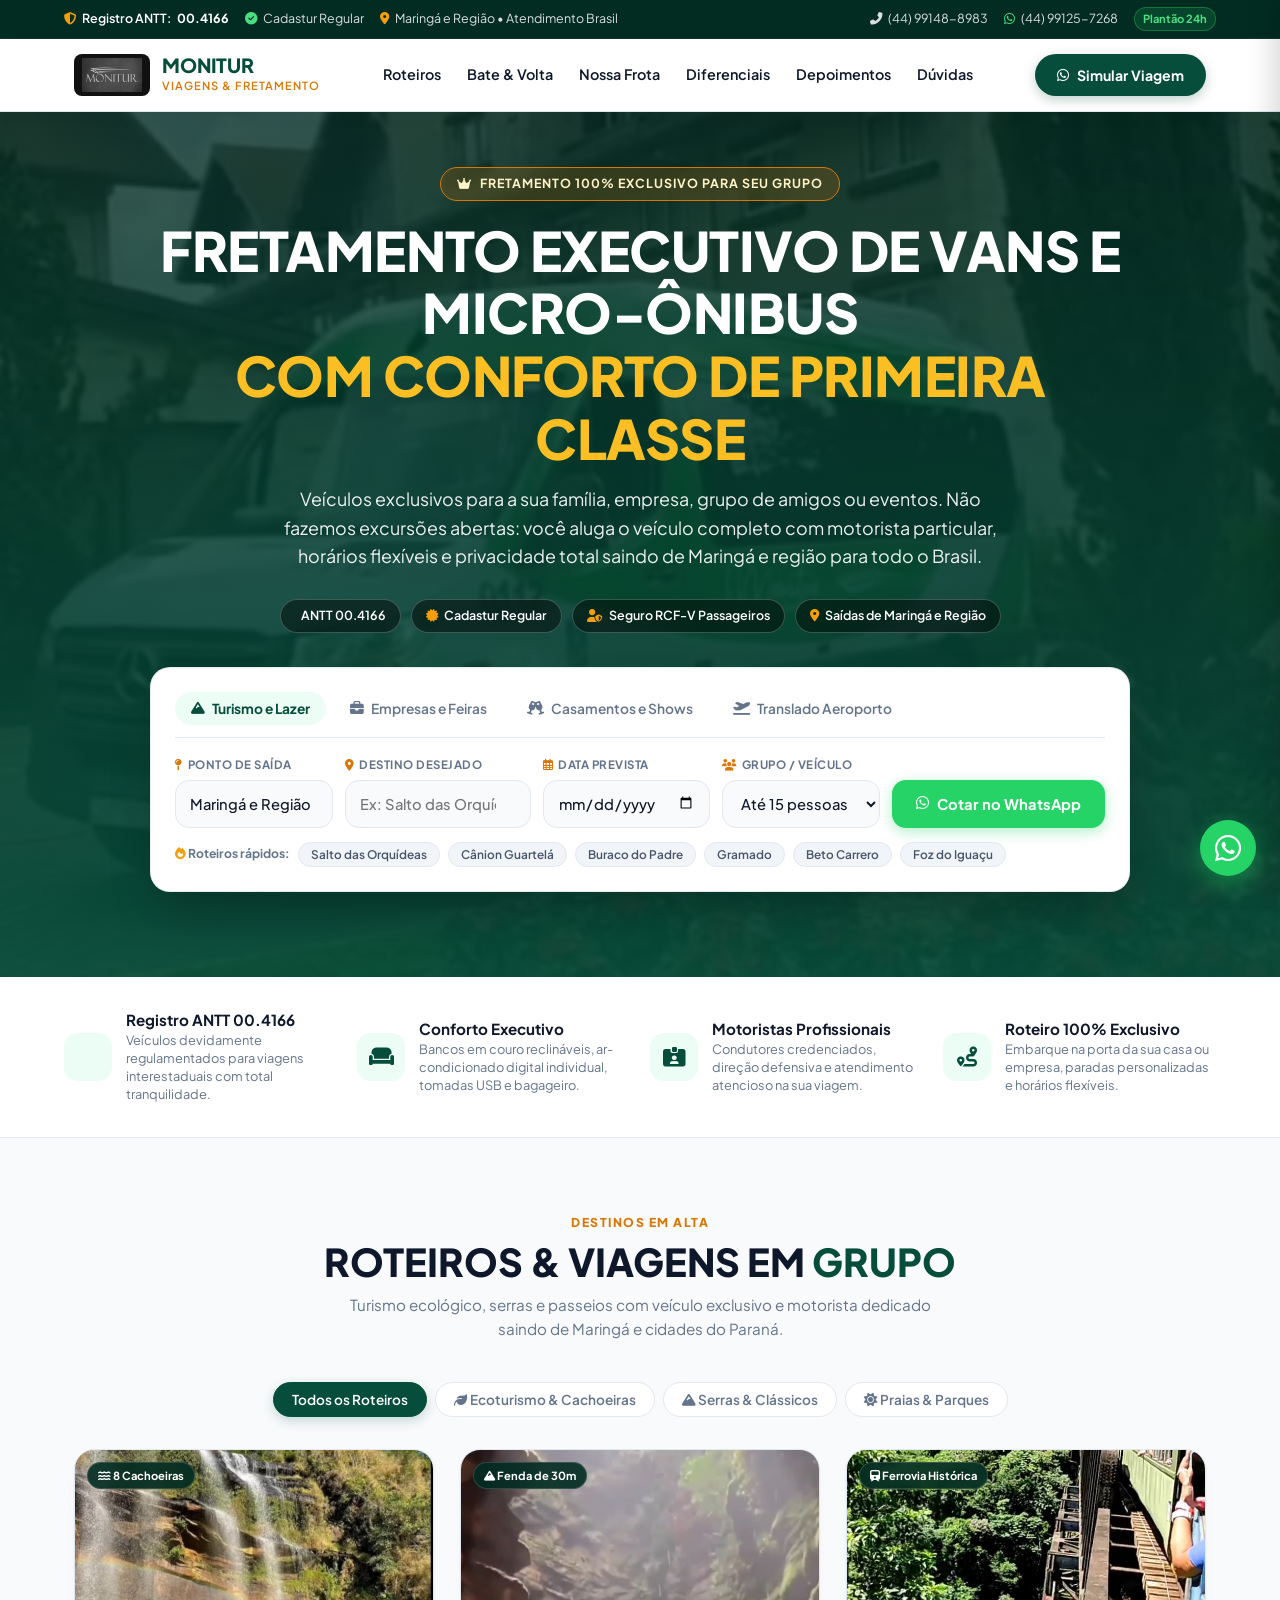
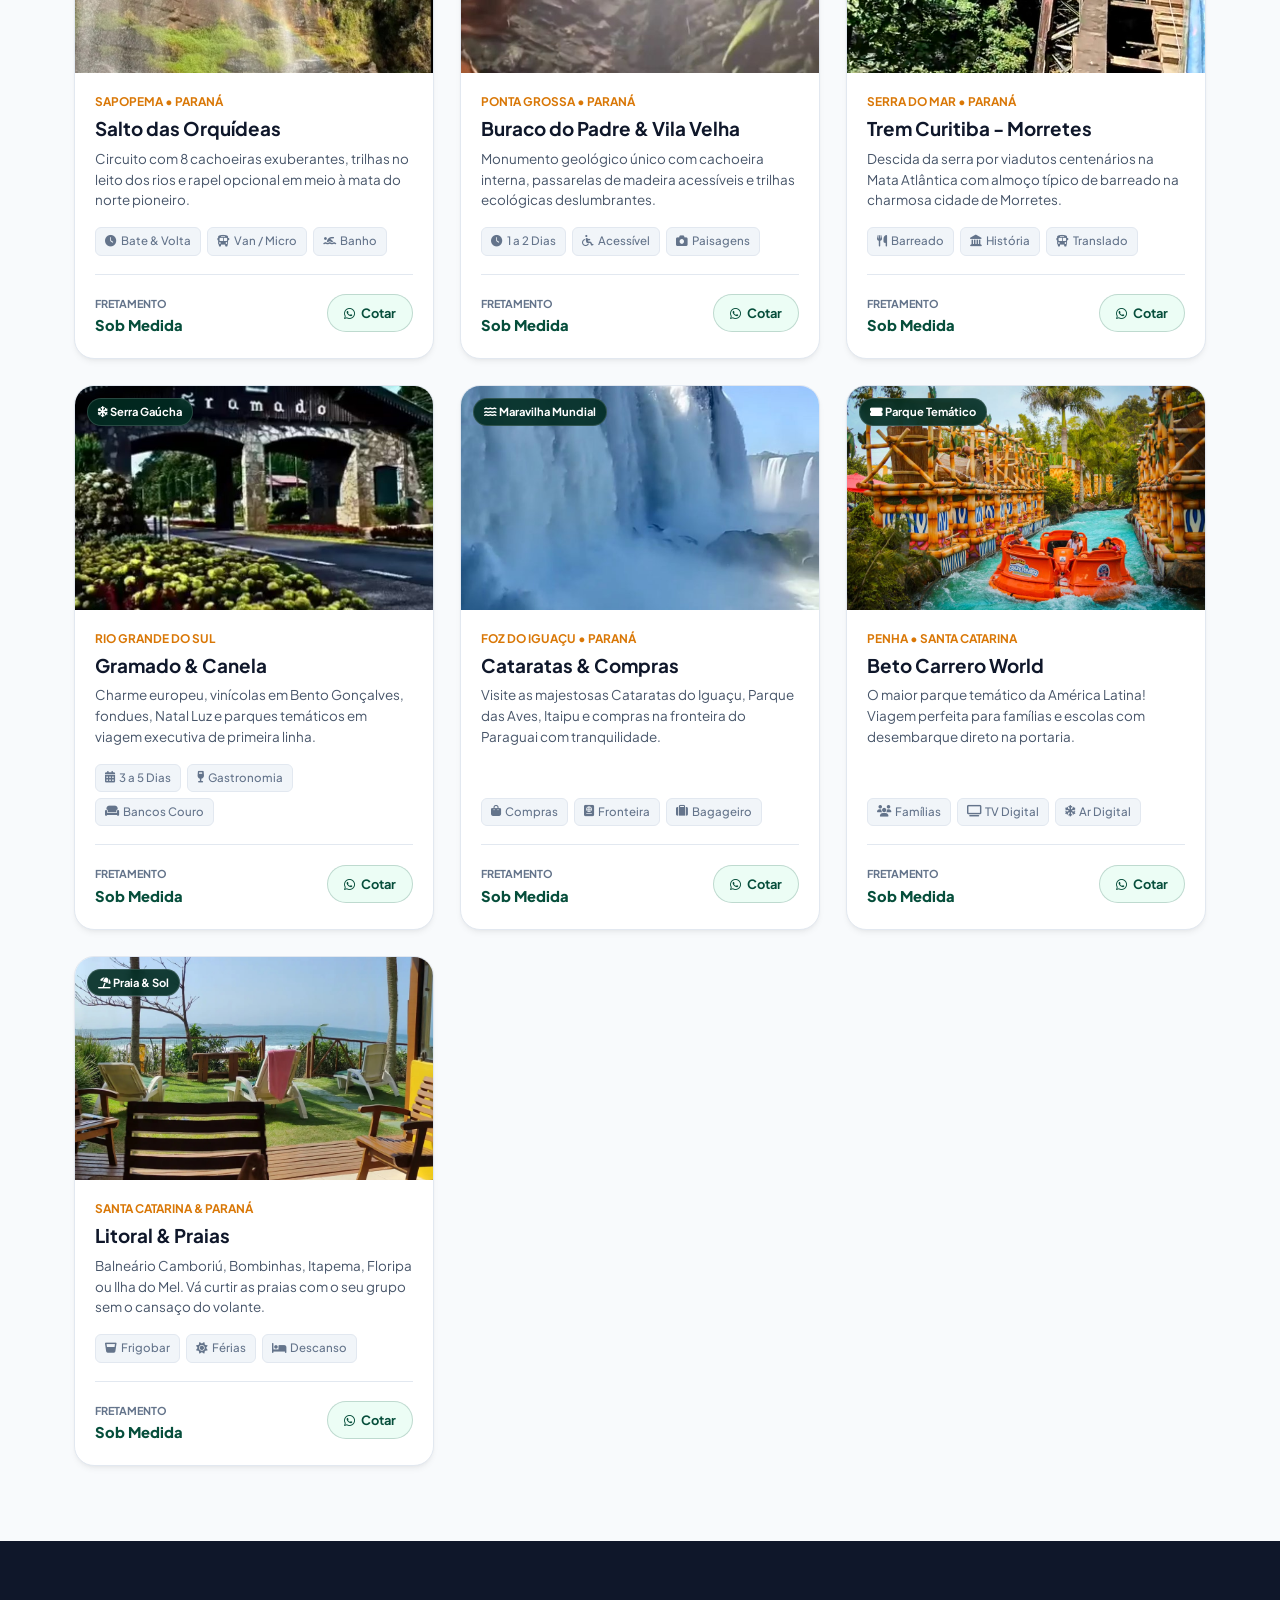
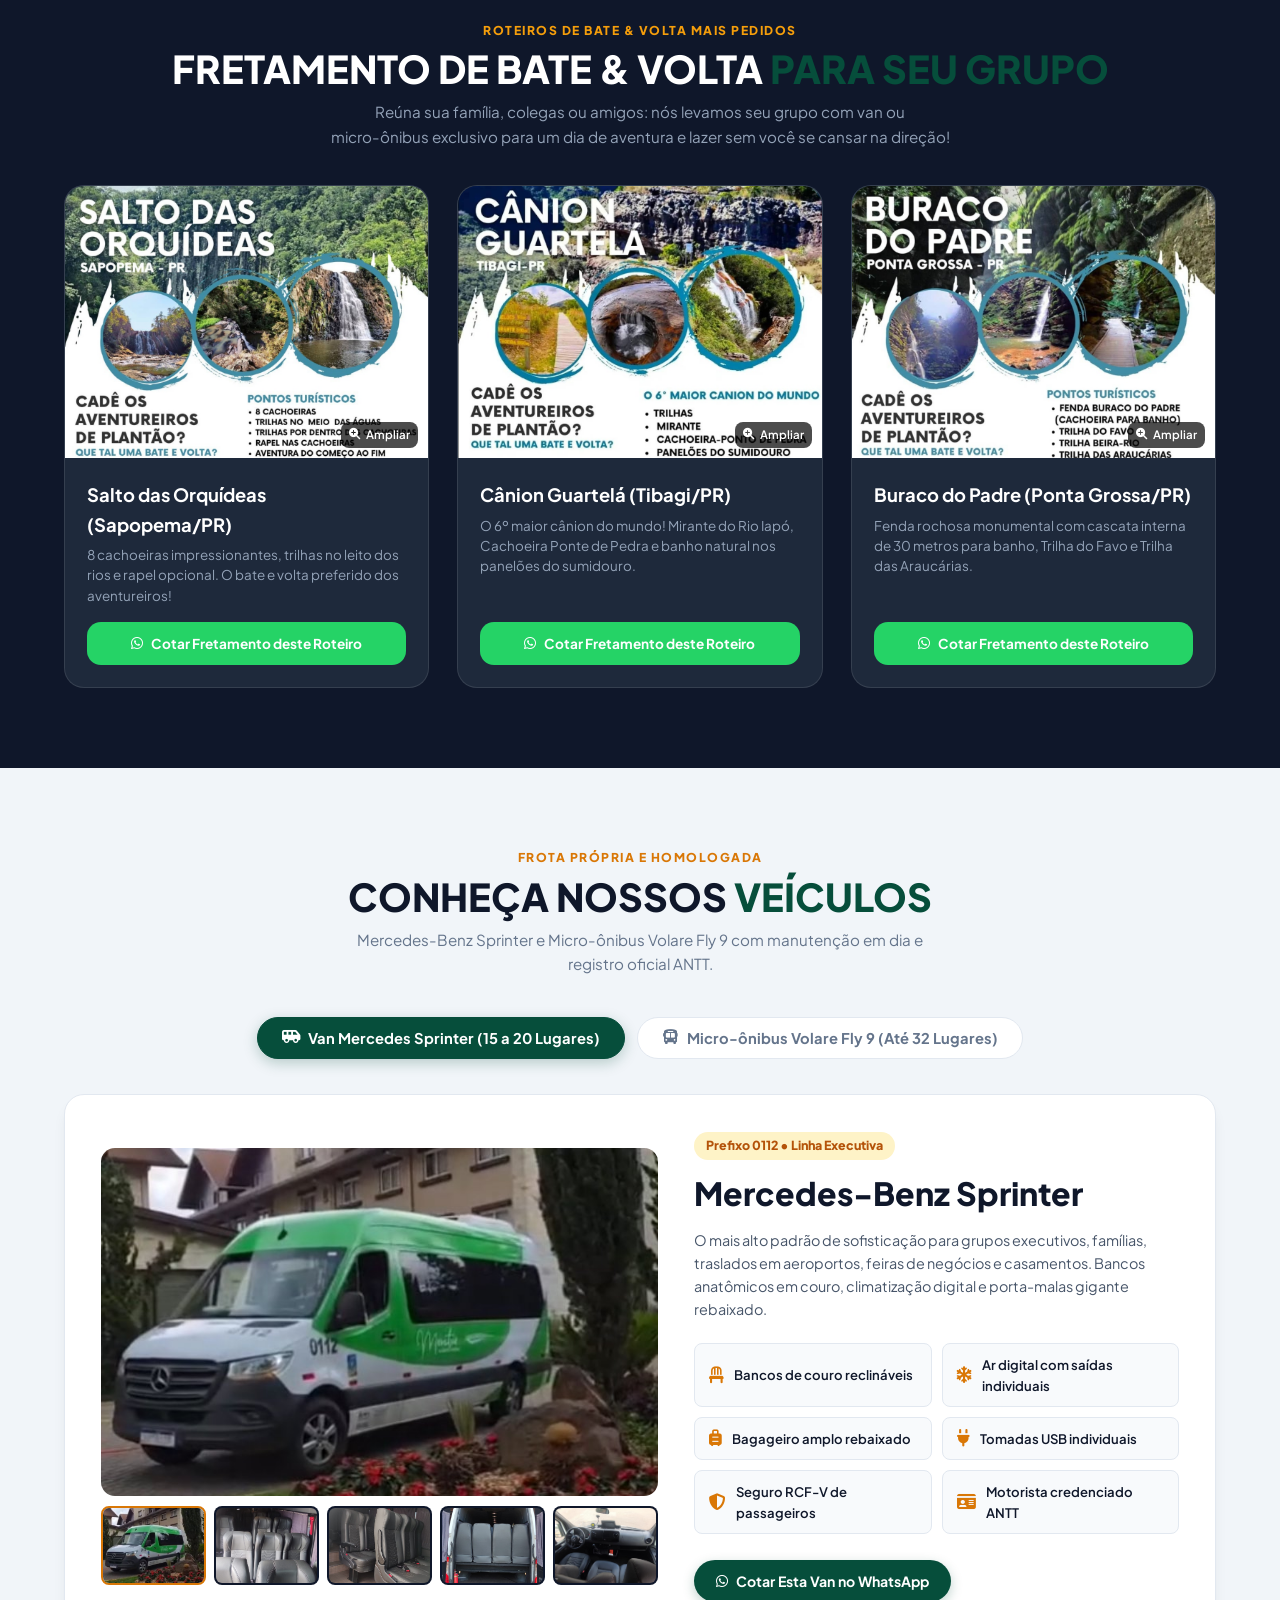
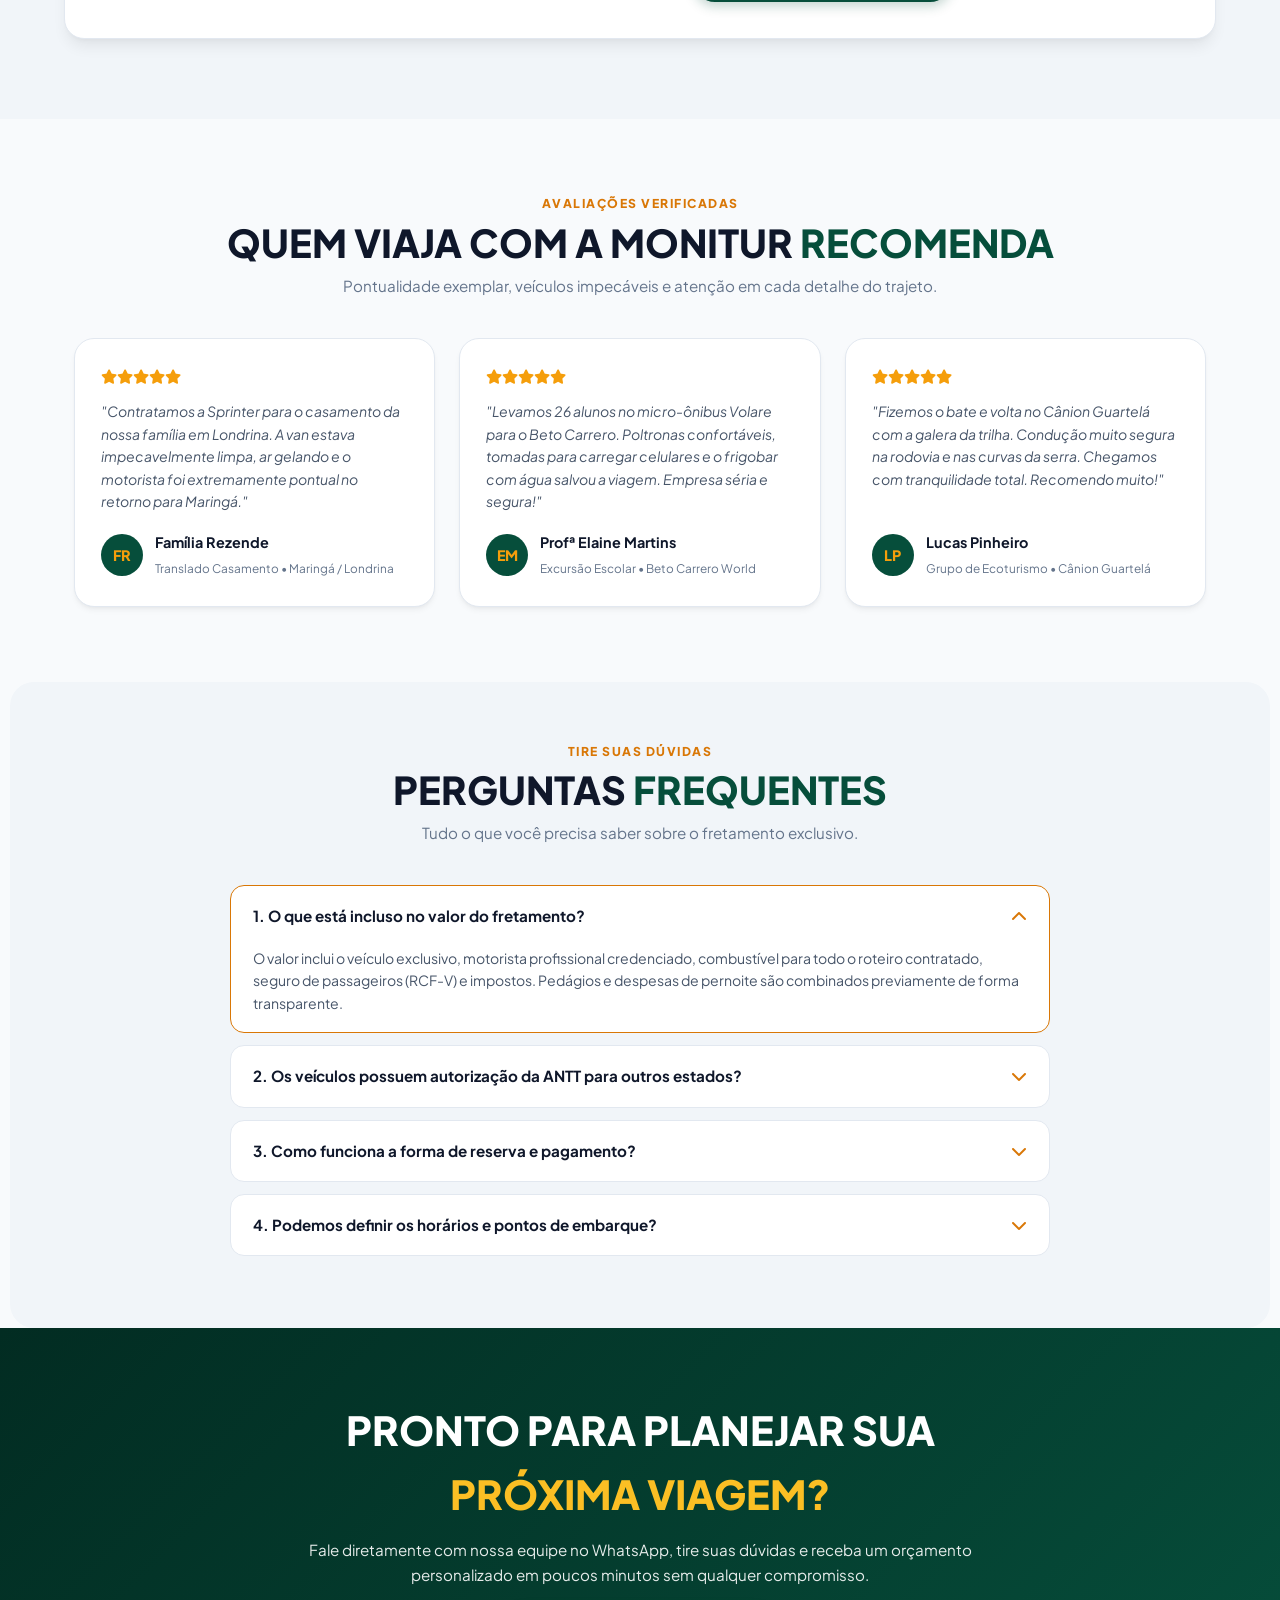
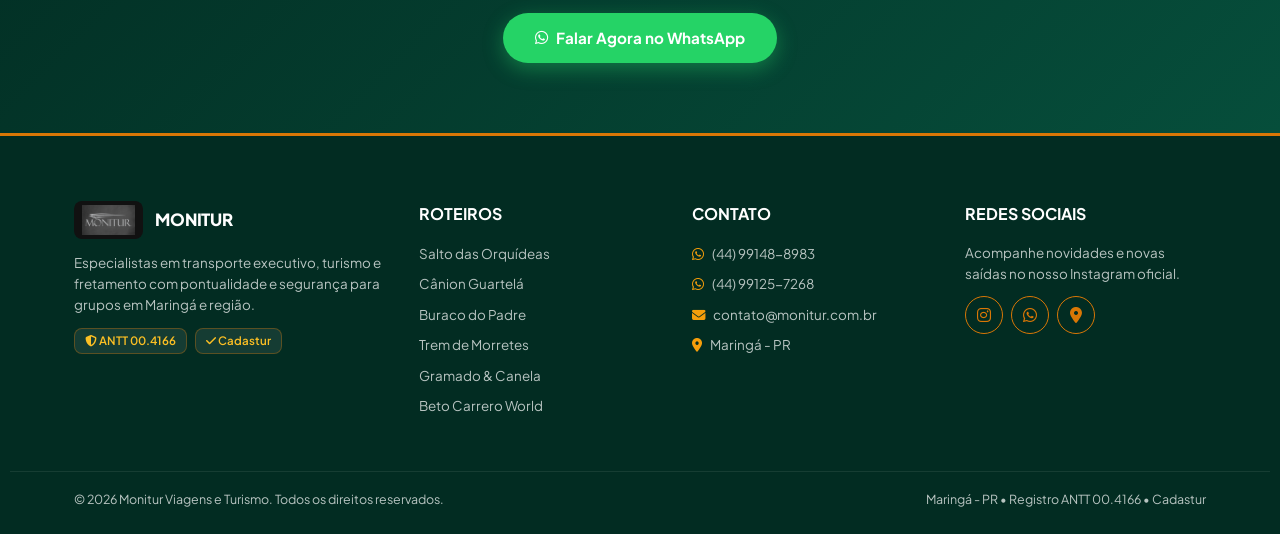
==== commit 538495d2: "Fix: WhatsApp URL encoding issue, replace corrupt emojis, and align 100% with exclusive charter busi" ====
--- a/index-v2.html
+++ b/index-v2.html
@@ -128,14 +128,14 @@
     <section class="v2-hero">
         <div class="v2-hero-wrap">
             <div class="v2-hero-pill">
-                <i class="fas fa-crown"></i> Fretamento Executivo no Paraná
+                <i class="fas fa-crown"></i> Fretamento 100% Exclusivo para seu Grupo
             </div>
             <h1 class="v2-hero-title">
-                VIAGENS E FRETAMENTO EXECUTIVO<br>
+                FRETAMENTO EXECUTIVO DE VANS E MICRO-ÔNIBUS<br>
                 <span>COM CONFORTO DE PRIMEIRA CLASSE</span>
             </h1>
             <p class="v2-hero-desc">
-                Vans Mercedes-Benz Sprinter e Micro-ônibus Volare Fly 9 com motoristas experientes. Roteiros turísticos, empresas, eventos familiares e bate e volta saindo de Maringá e região para todo o Brasil.
+                Veículos exclusivos para a sua família, empresa, grupo de amigos ou eventos. Não fazemos excursões abertas: você aluga o veículo completo com motorista particular, horários flexíveis e privacidade total saindo de Maringá e região para todo o Brasil.
             </p>
 
             <div class="v2-hero-badges">
@@ -148,16 +148,16 @@
             <!-- SIMULADOR DE COTAÇÃO RÁPIDA (ESTILO TRIP.COM) -->
             <div class="v2-widget-box" id="simulador">
                 <div class="v2-widget-tabs">
-                    <button class="v2-tab-btn active" onclick="setServiceCategory(this, 'Turismo & Bate e Volta')">
-                        <i class="fas fa-mountain"></i> Turismo & Lazer
+                    <button class="v2-tab-btn active" onclick="setServiceCategory(this, 'Turismo e Lazer com Família/Amigos')">
+                        <i class="fas fa-mountain"></i> Turismo e Lazer
                     </button>
-                    <button class="v2-tab-btn" onclick="setServiceCategory(this, 'Fretamento Corporativo')">
-                        <i class="fas fa-briefcase"></i> Empresas & Feiras
+                    <button class="v2-tab-btn" onclick="setServiceCategory(this, 'Fretamento Corporativo e Feiras')">
+                        <i class="fas fa-briefcase"></i> Empresas e Feiras
                     </button>
-                    <button class="v2-tab-btn" onclick="setServiceCategory(this, 'Casamentos & Eventos')">
-                        <i class="fas fa-glass-cheers"></i> Casamentos & Shows
+                    <button class="v2-tab-btn" onclick="setServiceCategory(this, 'Casamentos e Eventos')">
+                        <i class="fas fa-glass-cheers"></i> Casamentos e Shows
                     </button>
-                    <button class="v2-tab-btn" onclick="setServiceCategory(this, 'Translado Aeroporto')">
+                    <button class="v2-tab-btn" onclick="setServiceCategory(this, 'Translado de Aeroporto')">
                         <i class="fas fa-plane-departure"></i> Translado Aeroporto
                     </button>
                 </div>
@@ -468,10 +468,10 @@
     <section class="v2-flyers-section" id="bate-volta">
         <div class="v2-flyers-wrap">
             <div class="v2-header-center" style="margin-bottom:36px;">
-                <span class="v2-section-badge" style="color:var(--accent-amber);">Programação Oficial Monitur</span>
-                <h2 class="v2-section-title" style="color:#ffffff;">SAÍDAS DE <span>BATE & VOLTA</span></h2>
+                <span class="v2-section-badge" style="color:var(--accent-amber);">Roteiros de Bate & Volta Mais Pedidos</span>
+                <h2 class="v2-section-title" style="color:#ffffff;">FRETAMENTO DE BATE & VOLTA <span>PARA SEU GRUPO</span></h2>
                 <p class="v2-section-sub" style="color:#94a3b8;">
-                    Clique nos cartazes para ampliar os detalhes ou reserve sua vaga diretamente no WhatsApp com nossa equipe!
+                    Reúna sua família, colegas ou amigos: nós levamos seu grupo com van ou micro-ônibus exclusivo para um dia de aventura e lazer sem você se cansar na direção!
                 </p>
             </div>
 
@@ -485,8 +485,8 @@
                     <div class="v2-flyer-content">
                         <h3>Salto das Orquídeas (Sapopema/PR)</h3>
                         <p>8 cachoeiras impressionantes, trilhas no leito dos rios e rapel opcional. O bate e volta preferido dos aventureiros!</p>
-                        <a href="https://wa.me/5544991488983?text=Ol%C3%A1!%20Tenho%20interesse%20no%20Bate%20e%20Volta%20para%20o%20Salto%20das%20Orqu%C3%ADdeas%20em%20Sapopema." target="_blank" class="v2-btn-book-flyer">
-                            <i class="fab fa-whatsapp"></i> Reservar no WhatsApp
+                        <a href="javascript:void(0)" onclick="quoteSpecificTour('Bate e Volta Salto das Orquídeas')" class="v2-btn-book-flyer">
+                            <i class="fab fa-whatsapp"></i> Cotar Fretamento deste Roteiro
                         </a>
                     </div>
                 </div>
@@ -500,8 +500,8 @@
                     <div class="v2-flyer-content">
                         <h3>Cânion Guartelá (Tibagi/PR)</h3>
                         <p>O 6º maior cânion do mundo! Mirante do Rio Iapó, Cachoeira Ponte de Pedra e banho natural nos panelões do sumidouro.</p>
-                        <a href="https://wa.me/5544991488983?text=Ol%C3%A1!%20Tenho%20interesse%20no%20Bate%20e%20Volta%20para%20o%20C%C3%A2nion%20Guartel%C3%A1%20em%20Tibagi." target="_blank" class="v2-btn-book-flyer">
-                            <i class="fab fa-whatsapp"></i> Reservar no WhatsApp
+                        <a href="javascript:void(0)" onclick="quoteSpecificTour('Bate e Volta Cânion Guartelá')" class="v2-btn-book-flyer">
+                            <i class="fab fa-whatsapp"></i> Cotar Fretamento deste Roteiro
                         </a>
                     </div>
                 </div>
@@ -515,8 +515,8 @@
                     <div class="v2-flyer-content">
                         <h3>Buraco do Padre (Ponta Grossa/PR)</h3>
                         <p>Fenda rochosa monumental com cascata interna de 30 metros para banho, Trilha do Favo e Trilha das Araucárias.</p>
-                        <a href="https://wa.me/5544991488983?text=Ol%C3%A1!%20Tenho%20interesse%20no%20Bate%20e%20Volta%20para%20o%20Buraco%20do%20Padre%20em%20Ponta%20Grossa." target="_blank" class="v2-btn-book-flyer">
-                            <i class="fab fa-whatsapp"></i> Reservar no WhatsApp
+                        <a href="javascript:void(0)" onclick="quoteSpecificTour('Bate e Volta Buraco do Padre')" class="v2-btn-book-flyer">
+                            <i class="fab fa-whatsapp"></i> Cotar Fretamento deste Roteiro
                         </a>
                     </div>
                 </div>
@@ -850,7 +850,7 @@
     <script>
         document.getElementById('v2Year').textContent = new Date().getFullYear();
 
-        let currentCategory = 'Turismo & Bate e Volta';
+        let currentCategory = 'Turismo e Lazer com Família/Amigos';
 
         function setServiceCategory(btn, cat) {
             document.querySelectorAll('.v2-tab-btn').forEach(b => b.classList.remove('active'));
@@ -866,30 +866,34 @@
 
         function sendWhatsappQuote() {
             const origin = document.getElementById('v2Origin').value.trim() || 'Maringá e Região';
-            const dest = document.getElementById('v2Dest').value.trim();
+            const dest = document.getElementById('v2Dest').value.trim() || 'Destino a combinar';
             const dateVal = document.getElementById('v2Date').value;
             const vehicle = document.getElementById('v2Vehicle').value;
 
-            let formattedDate = 'A combinar';
+            let formattedDate = 'A combinar / Data flexível';
             if (dateVal) {
                 const parts = dateVal.split('-');
                 if (parts.length === 3) formattedDate = `${parts[2]}/${parts[1]}/${parts[0]}`;
             }
 
-            const message = `Olá, Monitur Turismo! Gostaria de uma cotação de fretamento:%0A%0A` +
-                            `📌 *Serviço:* ${currentCategory}%0A` +
-                            `📍 *Origem:* ${origin}%0A` +
-                            `🗺️ *Destino:* ${dest}%0A` +
-                            `📅 *Data:* ${formattedDate}%0A` +
-                            `👥 *Grupo / Veículo:* ${vehicle}%0A%0A` +
-                            `Poderiam me passar valores e disponibilidade?`;
-
-            window.open(`https://wa.me/5544991488983?text=${message}`, '_blank');
+            const rawText = 
+`Olá, Monitur Turismo! Gostaria de um orçamento para FRETAMENTO:
+
+• Tipo de Viagem: ${currentCategory}
+• Ponto de Saída: ${origin}
+• Destino Desejado: ${dest}
+• Data Prevista: ${formattedDate}
+• Grupo / Veículo: ${vehicle}
+
+Poderiam me passar valores e disponibilidade para o nosso grupo?`;
+
+            const url = `https://wa.me/5544991488983?text=${encodeURIComponent(rawText)}`;
+            window.open(url, '_blank');
         }
 
         function quoteSpecificTour(tourName) {
-            const text = `Olá, Monitur Turismo! Gostaria de consultar valores e datas para o roteiro de *${tourName}*.`;
-            window.open(`https://wa.me/5544991488983?text=${encodeURIComponent(text)}`, '_blank');
+            const rawText = `Olá, Monitur Turismo! Gostaria de um orçamento para FRETAMENTO exclusivo do nosso grupo para o roteiro de *${tourName}*.`;
+            window.open(`https://wa.me/5544991488983?text=${encodeURIComponent(rawText)}`, '_blank');
         }
 
         function filterCategory(cat, btn) {
@@ -989,3 +993,4 @@
 </body>
 
 </html>
+
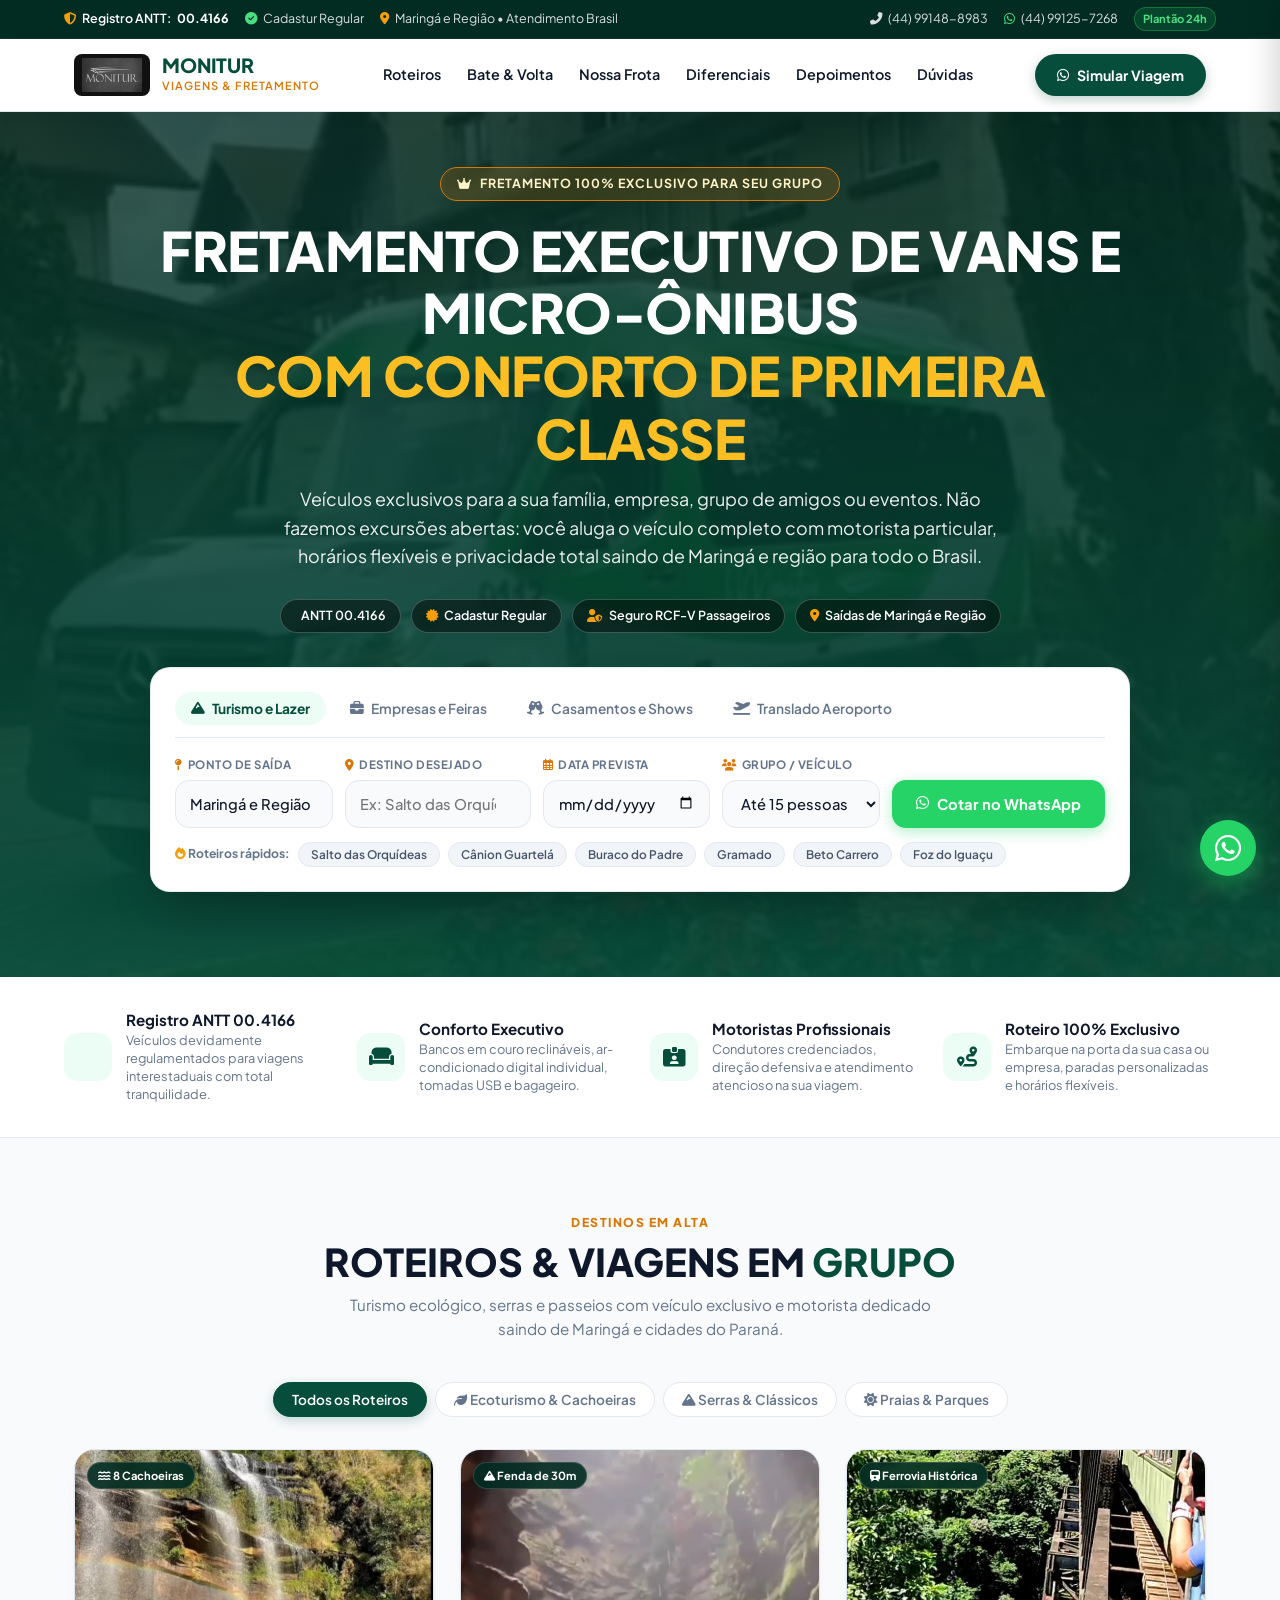
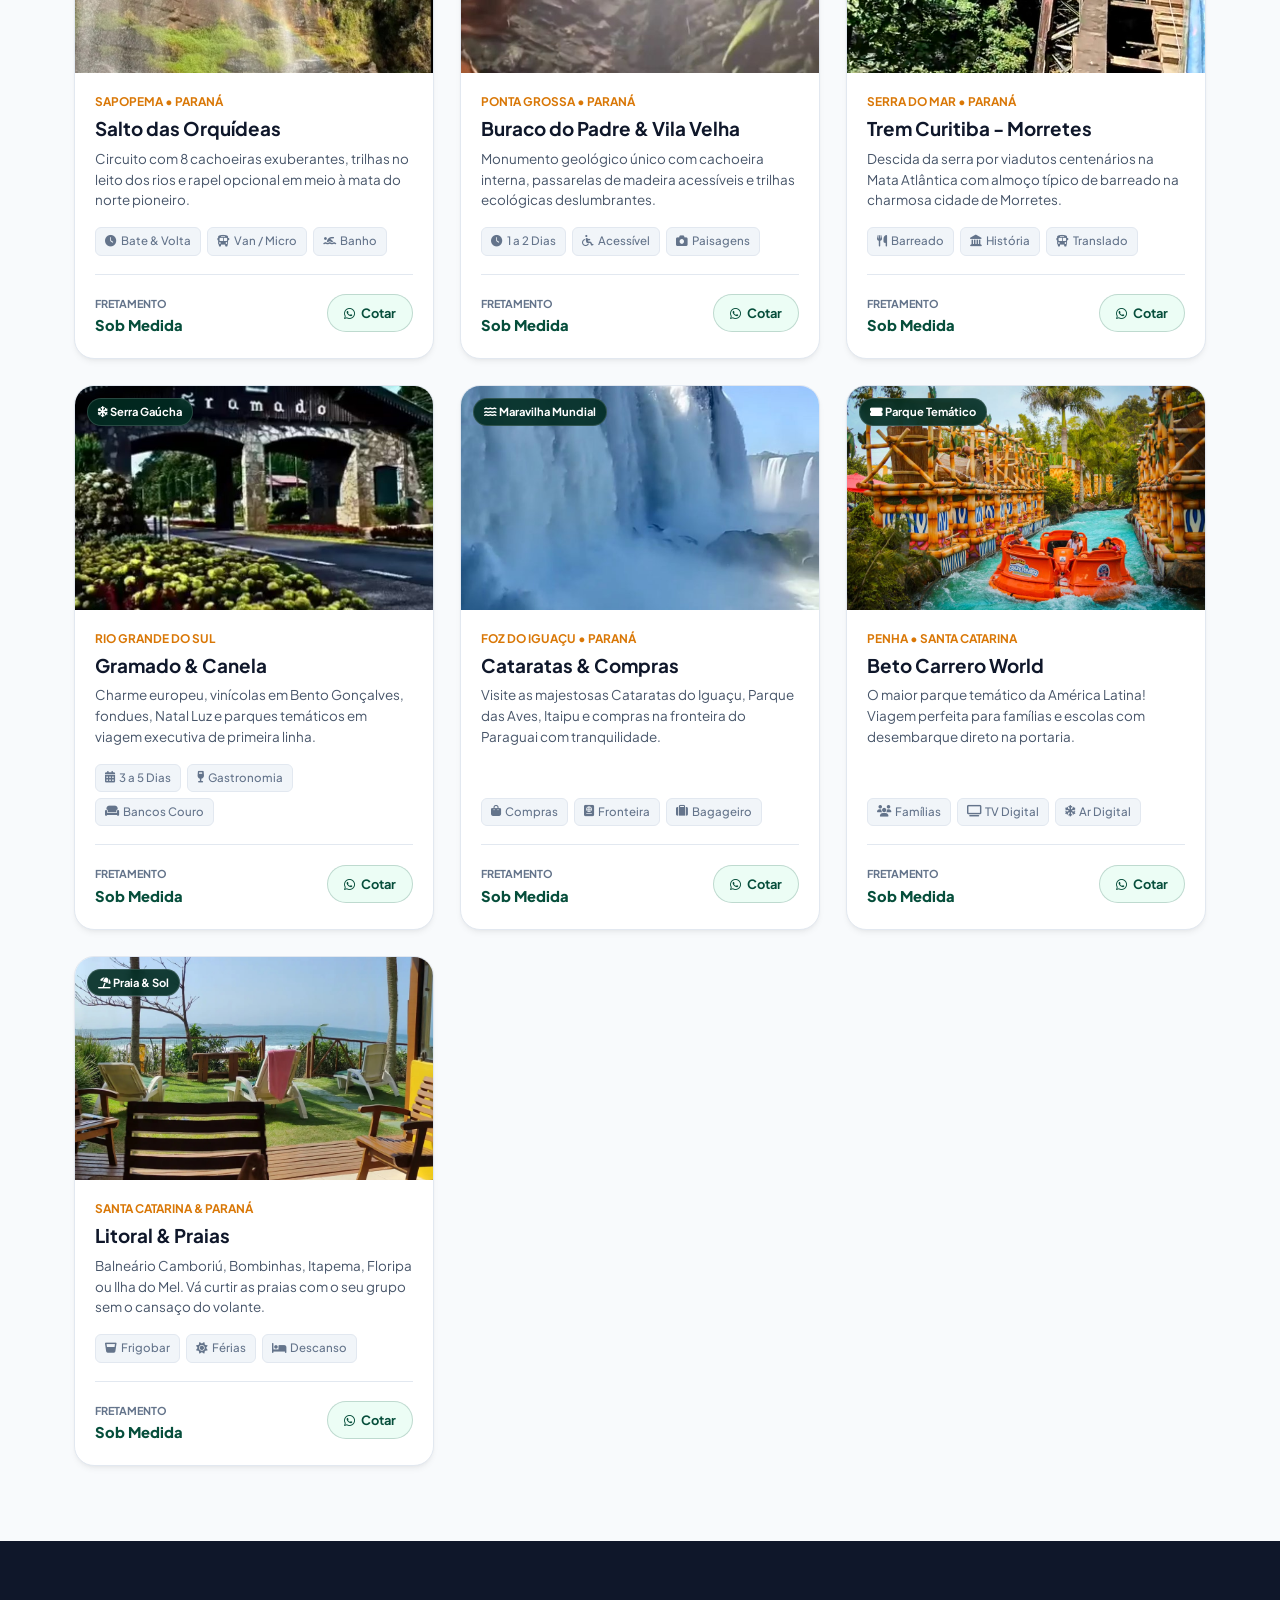
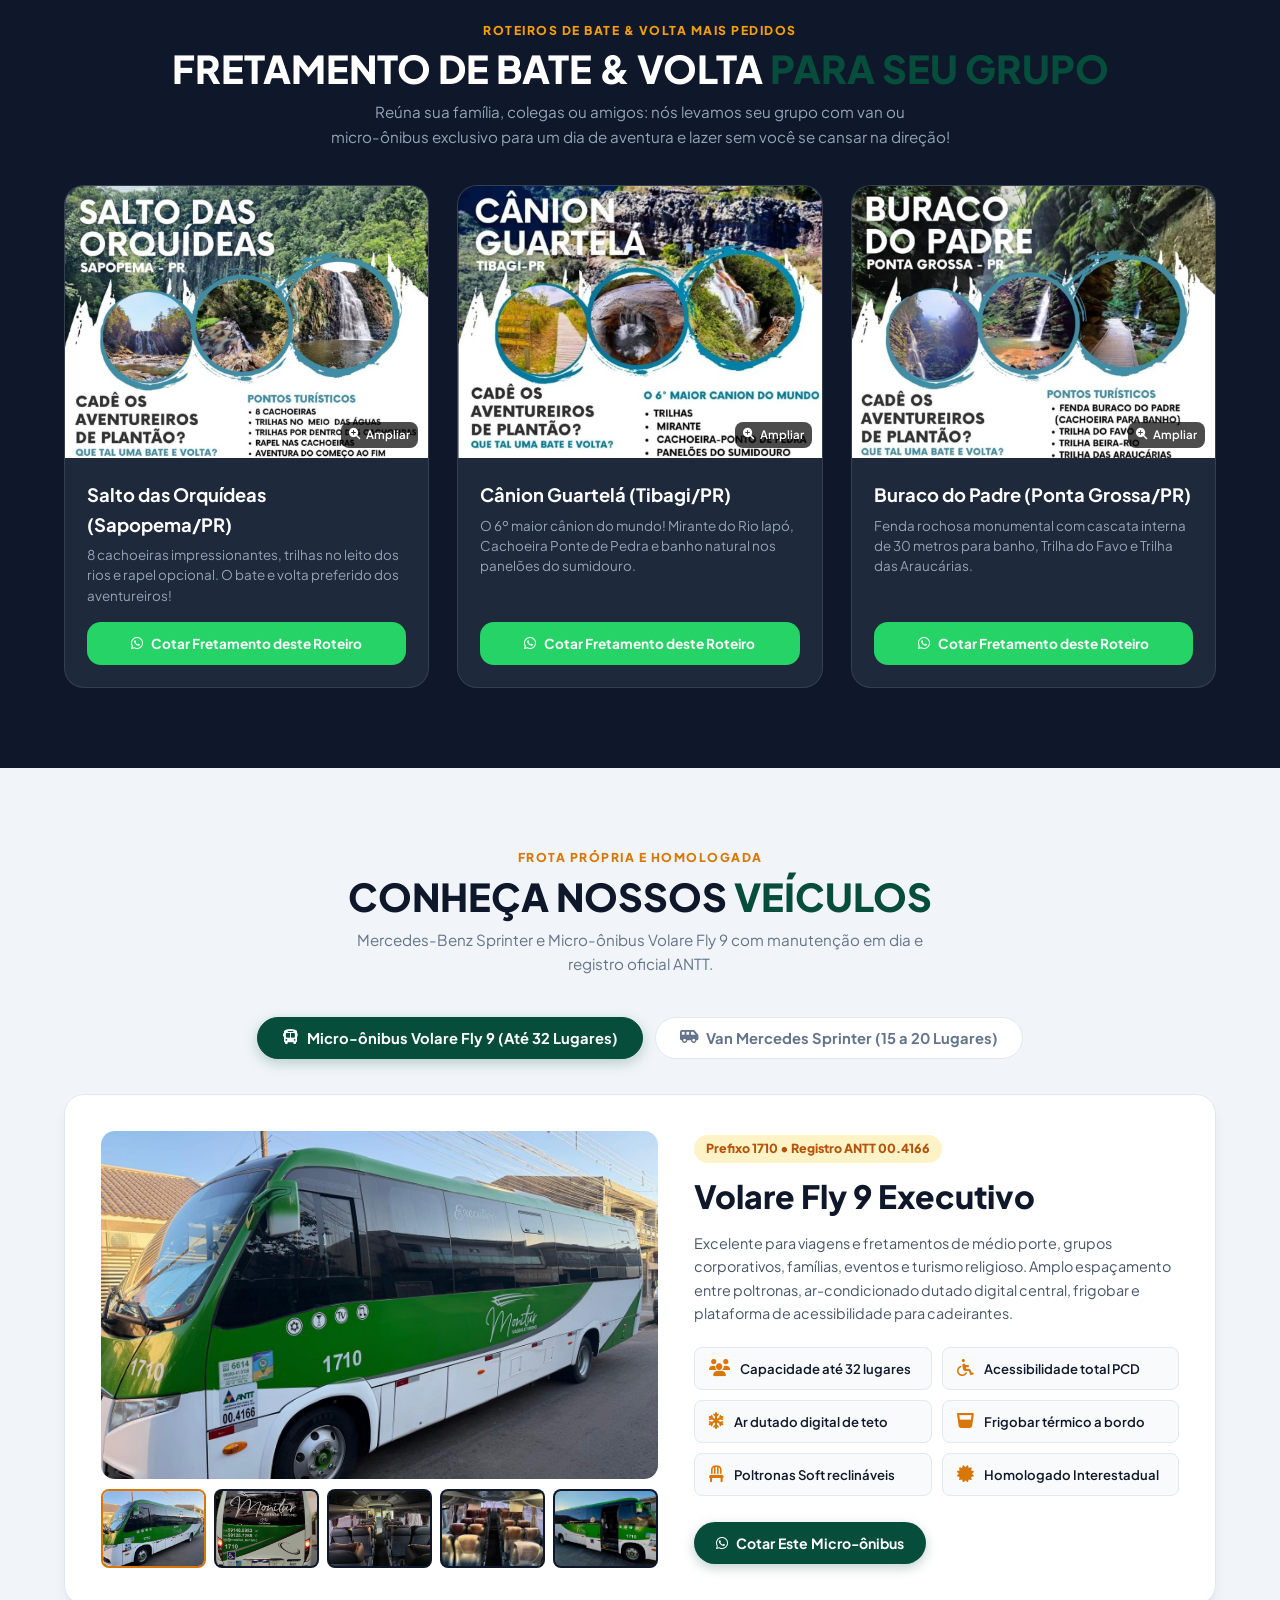
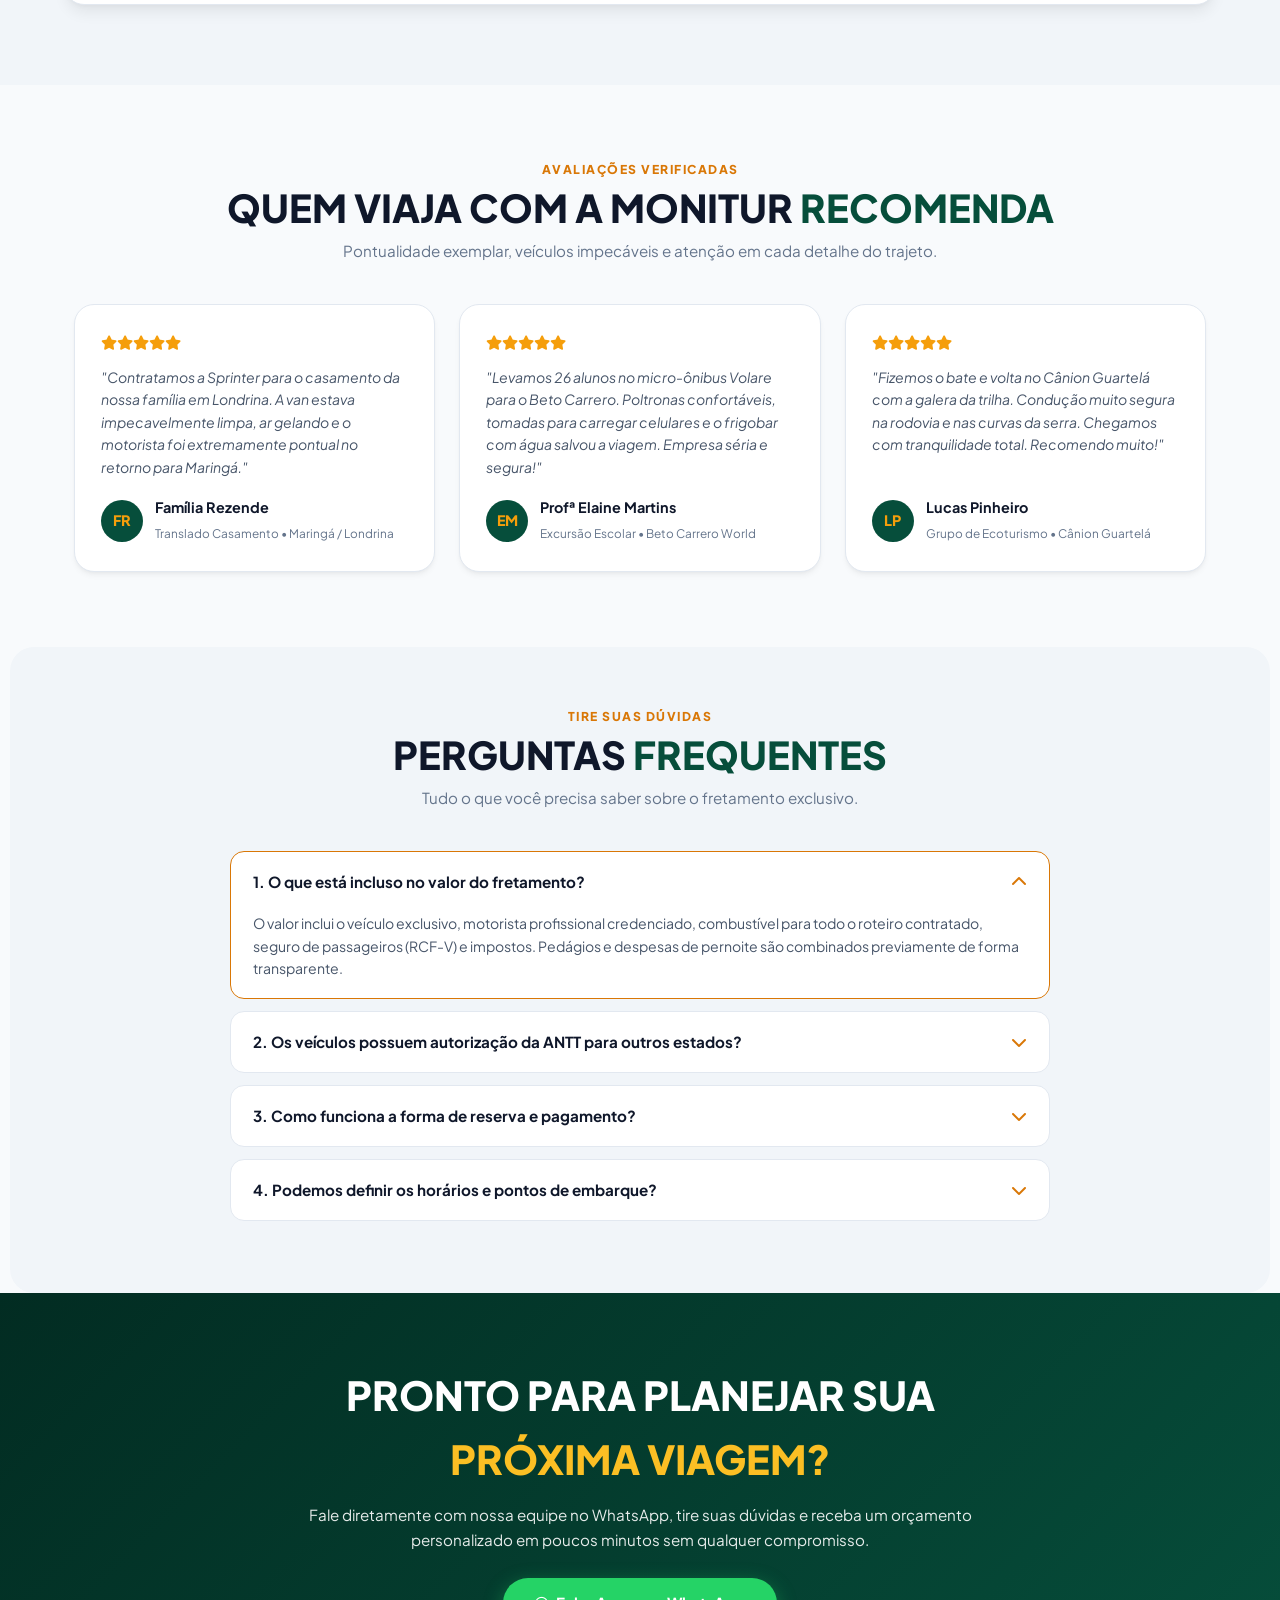
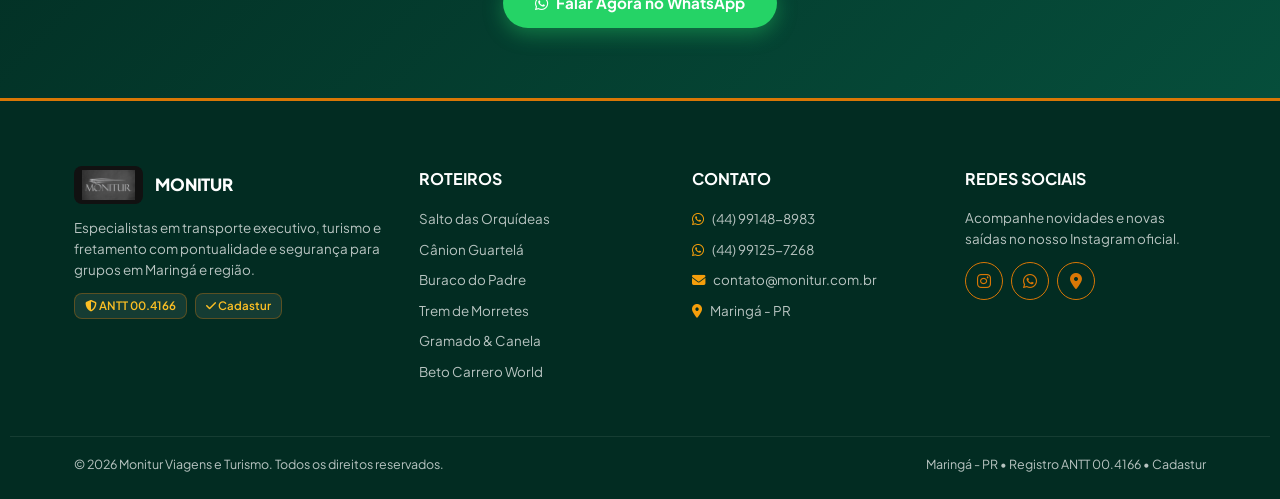
==== commit c234cf0d: "Fleet update: default to Micro-onibus Volare as fixed/active tab, remove TV/monitors from Micro, rem" ====
--- a/index-v2.html
+++ b/index-v2.html
@@ -536,65 +536,16 @@
             </div>
 
             <div class="v2-fleet-tabs">
-                <button class="v2-fleet-tab-btn active" onclick="switchFleetVehicle('van', this)">
+                <button class="v2-fleet-tab-btn active" onclick="switchFleetVehicle('micro', this)">
+                    <i class="fas fa-bus"></i> Micro-ônibus Volare Fly 9 (Até 32 Lugares)
+                </button>
+                <button class="v2-fleet-tab-btn" onclick="switchFleetVehicle('van', this)">
                     <i class="fas fa-shuttle-van"></i> Van Mercedes Sprinter (15 a 20 Lugares)
                 </button>
-                <button class="v2-fleet-tab-btn" onclick="switchFleetVehicle('micro', this)">
-                    <i class="fas fa-bus"></i> Micro-ônibus Volare Fly 9 (Até 32 Lugares)
-                </button>
-            </div>
-
-            <!-- VEÍCULO 1: VAN SPRINTER -->
-            <div class="v2-fleet-card active" id="fleetCardVan">
-                <div class="v2-fleet-grid">
-                    <div>
-                        <div class="v2-fleet-photo-main">
-                            <img id="fleetImgVan" src="img/van_monitur_gramado.jpg" alt="Van Mercedes Sprinter Monitur em Gramado">
-                        </div>
-                        <div class="v2-fleet-thumbs">
-                            <div class="v2-fleet-thumb active" onclick="changeFleetImage('fleetImgVan', 'img/van_monitur_gramado.jpg', this)">
-                                <img src="img/van_monitur_gramado.jpg" alt="Van em Gramado">
-                            </div>
-                            <div class="v2-fleet-thumb" onclick="changeFleetImage('fleetImgVan', 'img/van5.jpeg', this)">
-                                <img src="img/van5.jpeg" alt="Interior Couro">
-                            </div>
-                            <div class="v2-fleet-thumb" onclick="changeFleetImage('fleetImgVan', 'img/van6.jpeg', this)">
-                                <img src="img/van6.jpeg" alt="Poltronas Reclináveis">
-                            </div>
-                            <div class="v2-fleet-thumb" onclick="changeFleetImage('fleetImgVan', 'img/van3.jpeg', this)">
-                                <img src="img/van3.jpeg" alt="Bagageiro Rebaixado">
-                            </div>
-                            <div class="v2-fleet-thumb" onclick="changeFleetImage('fleetImgVan', 'img/van4.jpeg', this)">
-                                <img src="img/van4.jpeg" alt="Cabine Mercedes">
-                            </div>
-                        </div>
-                    </div>
-
-                    <div>
-                        <span class="v2-fleet-badge-id">Prefixo 0112 • Linha Executiva</span>
-                        <h3 class="v2-fleet-title">Mercedes-Benz Sprinter</h3>
-                        <p class="v2-fleet-desc">
-                            O mais alto padrão de sofisticação para grupos executivos, famílias, traslados em aeroportos, feiras de negócios e casamentos. Bancos anatômicos em couro, climatização digital e porta-malas gigante rebaixado.
-                        </p>
-
-                        <div class="v2-fleet-specs-grid">
-                            <div class="v2-spec-item"><i class="fas fa-chair"></i> Bancos de couro reclináveis</div>
-                            <div class="v2-spec-item"><i class="fas fa-snowflake"></i> Ar digital com saídas individuais</div>
-                            <div class="v2-spec-item"><i class="fas fa-suitcase-rolling"></i> Bagageiro amplo rebaixado</div>
-                            <div class="v2-spec-item"><i class="fas fa-plug"></i> Tomadas USB individuais</div>
-                            <div class="v2-spec-item"><i class="fas fa-shield-alt"></i> Seguro RCF-V de passageiros</div>
-                            <div class="v2-spec-item"><i class="fas fa-id-card"></i> Motorista credenciado ANTT</div>
-                        </div>
-
-                        <a href="https://wa.me/5544991488983?text=Ol%C3%A1!%20Gostaria%20de%20um%20or%C3%A7amento%20para%20fretamento%20da%20Van%20Mercedes%20Sprinter." target="_blank" class="v2-btn-cta">
-                            <i class="fab fa-whatsapp"></i> Cotar Esta Van no WhatsApp
-                        </a>
-                    </div>
-                </div>
-            </div>
-
-            <!-- VEÍCULO 2: MICRO-ÔNIBUS VOLARE -->
-            <div class="v2-fleet-card" id="fleetCardMicro">
+            </div>
+
+            <!-- VEÍCULO 1: MICRO-ÔNIBUS VOLARE (DESTAQUE FIXO) -->
+            <div class="v2-fleet-card active" id="fleetCardMicro">
                 <div class="v2-fleet-grid">
                     <div>
                         <div class="v2-fleet-photo-main">
@@ -623,7 +574,7 @@
                         <span class="v2-fleet-badge-id">Prefixo 1710 • Registro ANTT 00.4166</span>
                         <h3 class="v2-fleet-title">Volare Fly 9 Executivo</h3>
                         <p class="v2-fleet-desc">
-                            Perfeito para excursões de médio porte, grupos religiosos, congressos e escolas. Amplo espaçamento entre poltronas, ar-condicionado dutado digital central, frigobar e elevador com acessibilidade para cadeirantes.
+                            Excelente para viagens e fretamentos de médio porte, grupos corporativos, famílias, eventos e turismo religioso. Amplo espaçamento entre poltronas, ar-condicionado dutado digital central, frigobar e plataforma de acessibilidade para cadeirantes.
                         </p>
 
                         <div class="v2-fleet-specs-grid">
@@ -631,12 +582,61 @@
                             <div class="v2-spec-item"><i class="fas fa-wheelchair"></i> Acessibilidade total PCD</div>
                             <div class="v2-spec-item"><i class="fas fa-snowflake"></i> Ar dutado digital de teto</div>
                             <div class="v2-spec-item"><i class="fas fa-glass-whiskey"></i> Frigobar térmico a bordo</div>
-                            <div class="v2-spec-item"><i class="fas fa-tv"></i> Monitores e som estéreo</div>
+                            <div class="v2-spec-item"><i class="fas fa-chair"></i> Poltronas Soft reclináveis</div>
                             <div class="v2-spec-item"><i class="fas fa-certificate"></i> Homologado Interestadual</div>
                         </div>
 
                         <a href="https://wa.me/5544991488983?text=Ol%C3%A1!%20Gostaria%20de%20um%20or%C3%A7amento%20para%20fretamento%20do%20Micro-%C3%B4nibus%20Volare%20Fly%209." target="_blank" class="v2-btn-cta">
                             <i class="fab fa-whatsapp"></i> Cotar Este Micro-ônibus
+                        </a>
+                    </div>
+                </div>
+            </div>
+
+            <!-- VEÍCULO 2: VAN SPRINTER -->
+            <div class="v2-fleet-card" id="fleetCardVan">
+                <div class="v2-fleet-grid">
+                    <div>
+                        <div class="v2-fleet-photo-main">
+                            <img id="fleetImgVan" src="img/van_monitur_gramado.jpg" alt="Van Mercedes Sprinter Monitur em Gramado">
+                        </div>
+                        <div class="v2-fleet-thumbs">
+                            <div class="v2-fleet-thumb active" onclick="changeFleetImage('fleetImgVan', 'img/van_monitur_gramado.jpg', this)">
+                                <img src="img/van_monitur_gramado.jpg" alt="Van em Gramado">
+                            </div>
+                            <div class="v2-fleet-thumb" onclick="changeFleetImage('fleetImgVan', 'img/van5.jpeg', this)">
+                                <img src="img/van5.jpeg" alt="Interior Couro">
+                            </div>
+                            <div class="v2-fleet-thumb" onclick="changeFleetImage('fleetImgVan', 'img/van6.jpeg', this)">
+                                <img src="img/van6.jpeg" alt="Poltronas Reclináveis">
+                            </div>
+                            <div class="v2-fleet-thumb" onclick="changeFleetImage('fleetImgVan', 'img/van3.jpeg', this)">
+                                <img src="img/van3.jpeg" alt="Porta-malas">
+                            </div>
+                            <div class="v2-fleet-thumb" onclick="changeFleetImage('fleetImgVan', 'img/van4.jpeg', this)">
+                                <img src="img/van4.jpeg" alt="Cabine Mercedes">
+                            </div>
+                        </div>
+                    </div>
+
+                    <div>
+                        <span class="v2-fleet-badge-id">Prefixo 0112 • Linha Executiva</span>
+                        <h3 class="v2-fleet-title">Mercedes-Benz Sprinter</h3>
+                        <p class="v2-fleet-desc">
+                            O mais alto padrão de sofisticação para grupos executivos, famílias, traslados em aeroportos, feiras de negócios e casamentos. Bancos anatômicos em couro, climatização digital individual e excelente conforto de rodagem.
+                        </p>
+
+                        <div class="v2-fleet-specs-grid">
+                            <div class="v2-spec-item"><i class="fas fa-chair"></i> Bancos de couro reclináveis</div>
+                            <div class="v2-spec-item"><i class="fas fa-snowflake"></i> Ar digital com saídas individuais</div>
+                            <div class="v2-spec-item"><i class="fas fa-suitcase"></i> Espaço para bagagens</div>
+                            <div class="v2-spec-item"><i class="fas fa-plug"></i> Tomadas USB individuais</div>
+                            <div class="v2-spec-item"><i class="fas fa-shield-alt"></i> Seguro RCF-V de passageiros</div>
+                            <div class="v2-spec-item"><i class="fas fa-id-card"></i> Motorista credenciado ANTT</div>
+                        </div>
+
+                        <a href="https://wa.me/5544991488983?text=Ol%C3%A1!%20Gostaria%20de%20um%20or%C3%A7amento%20para%20fretamento%20da%20Van%20Mercedes%20Sprinter." target="_blank" class="v2-btn-cta">
+                            <i class="fab fa-whatsapp"></i> Cotar Esta Van no WhatsApp
                         </a>
                     </div>
                 </div>
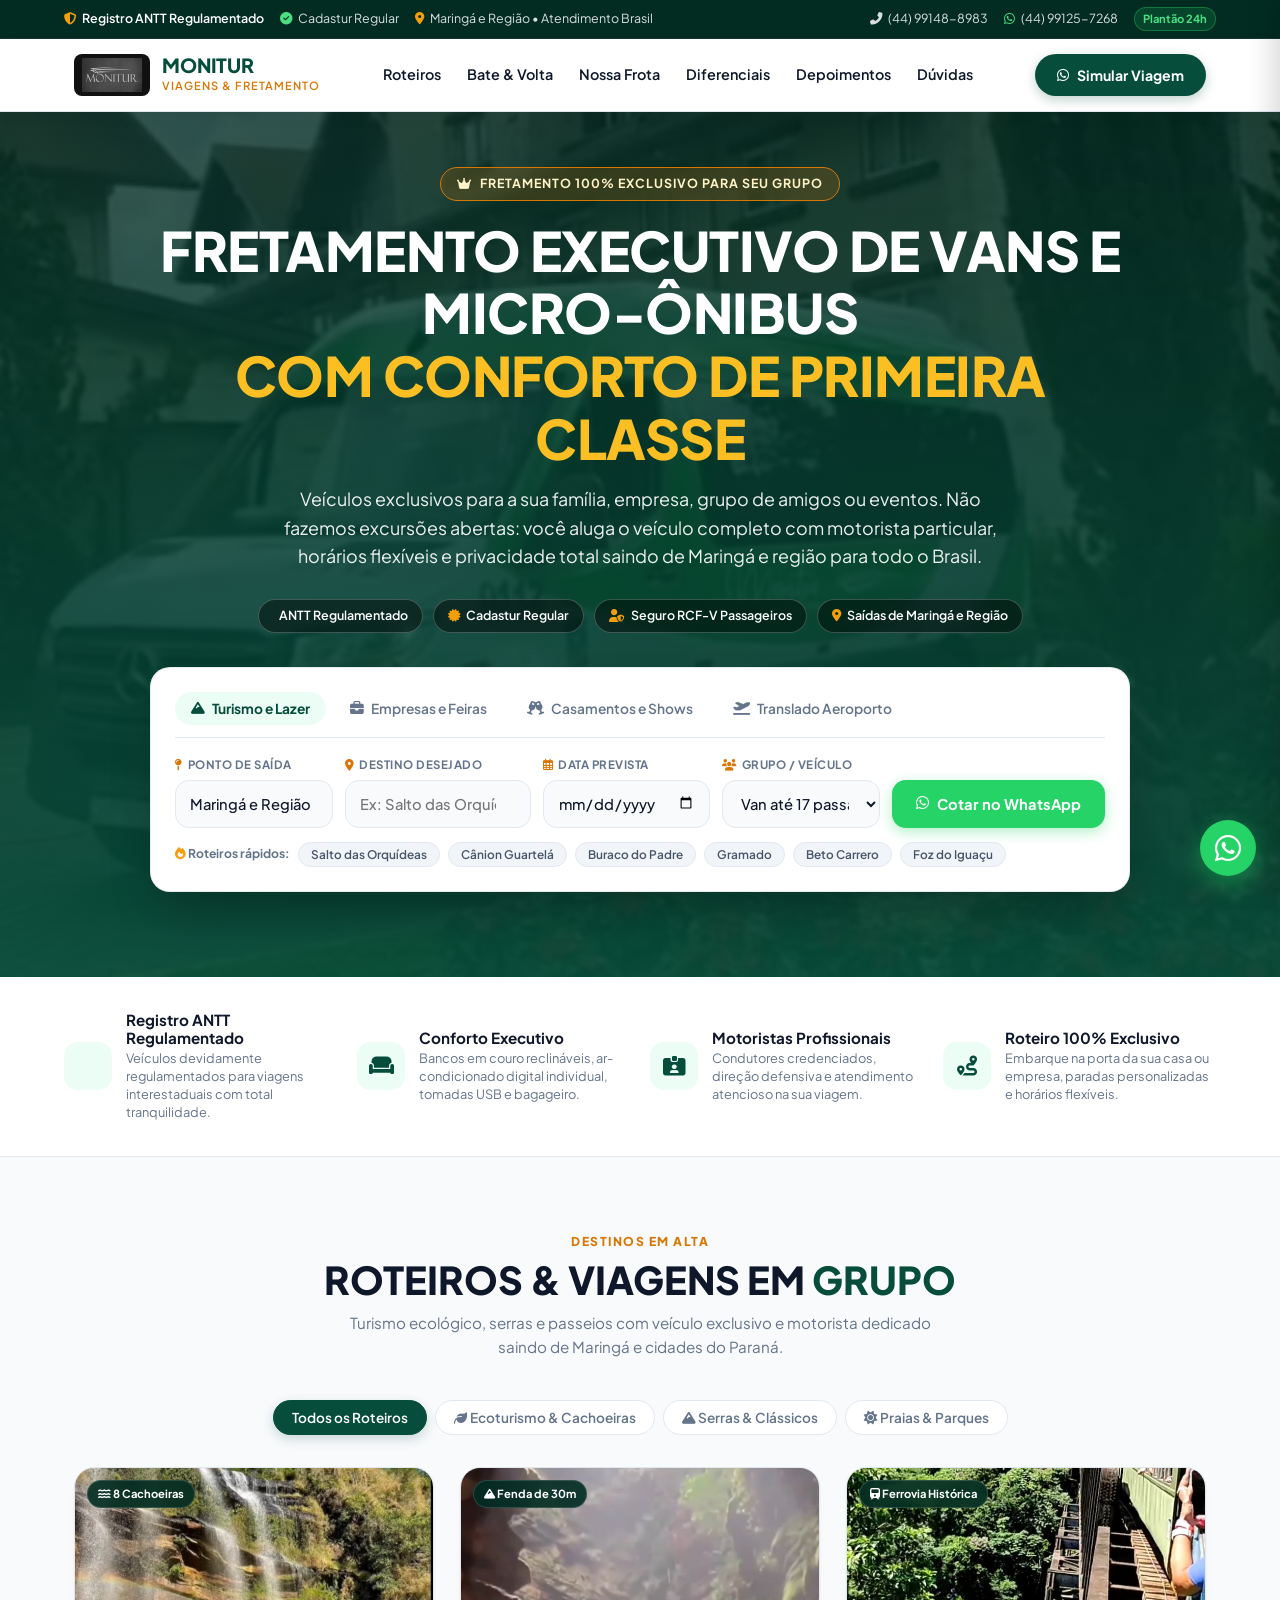
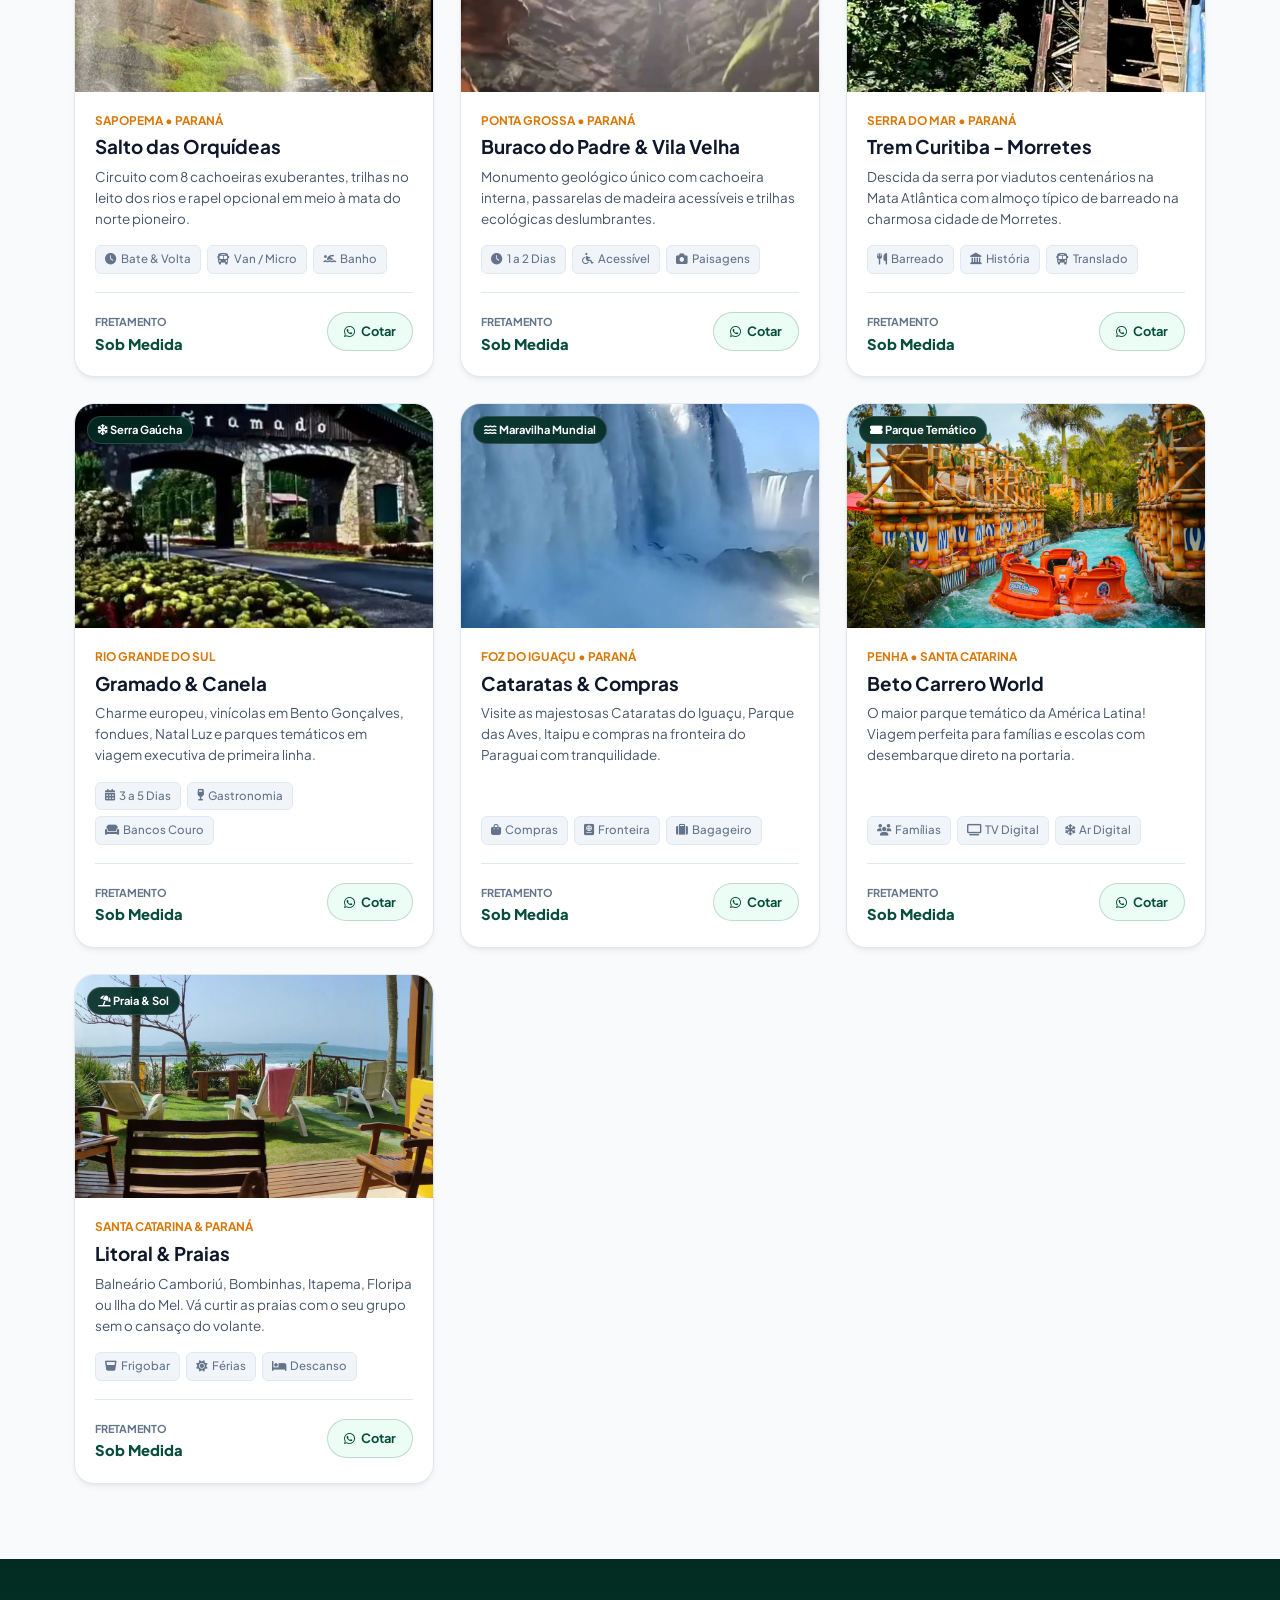
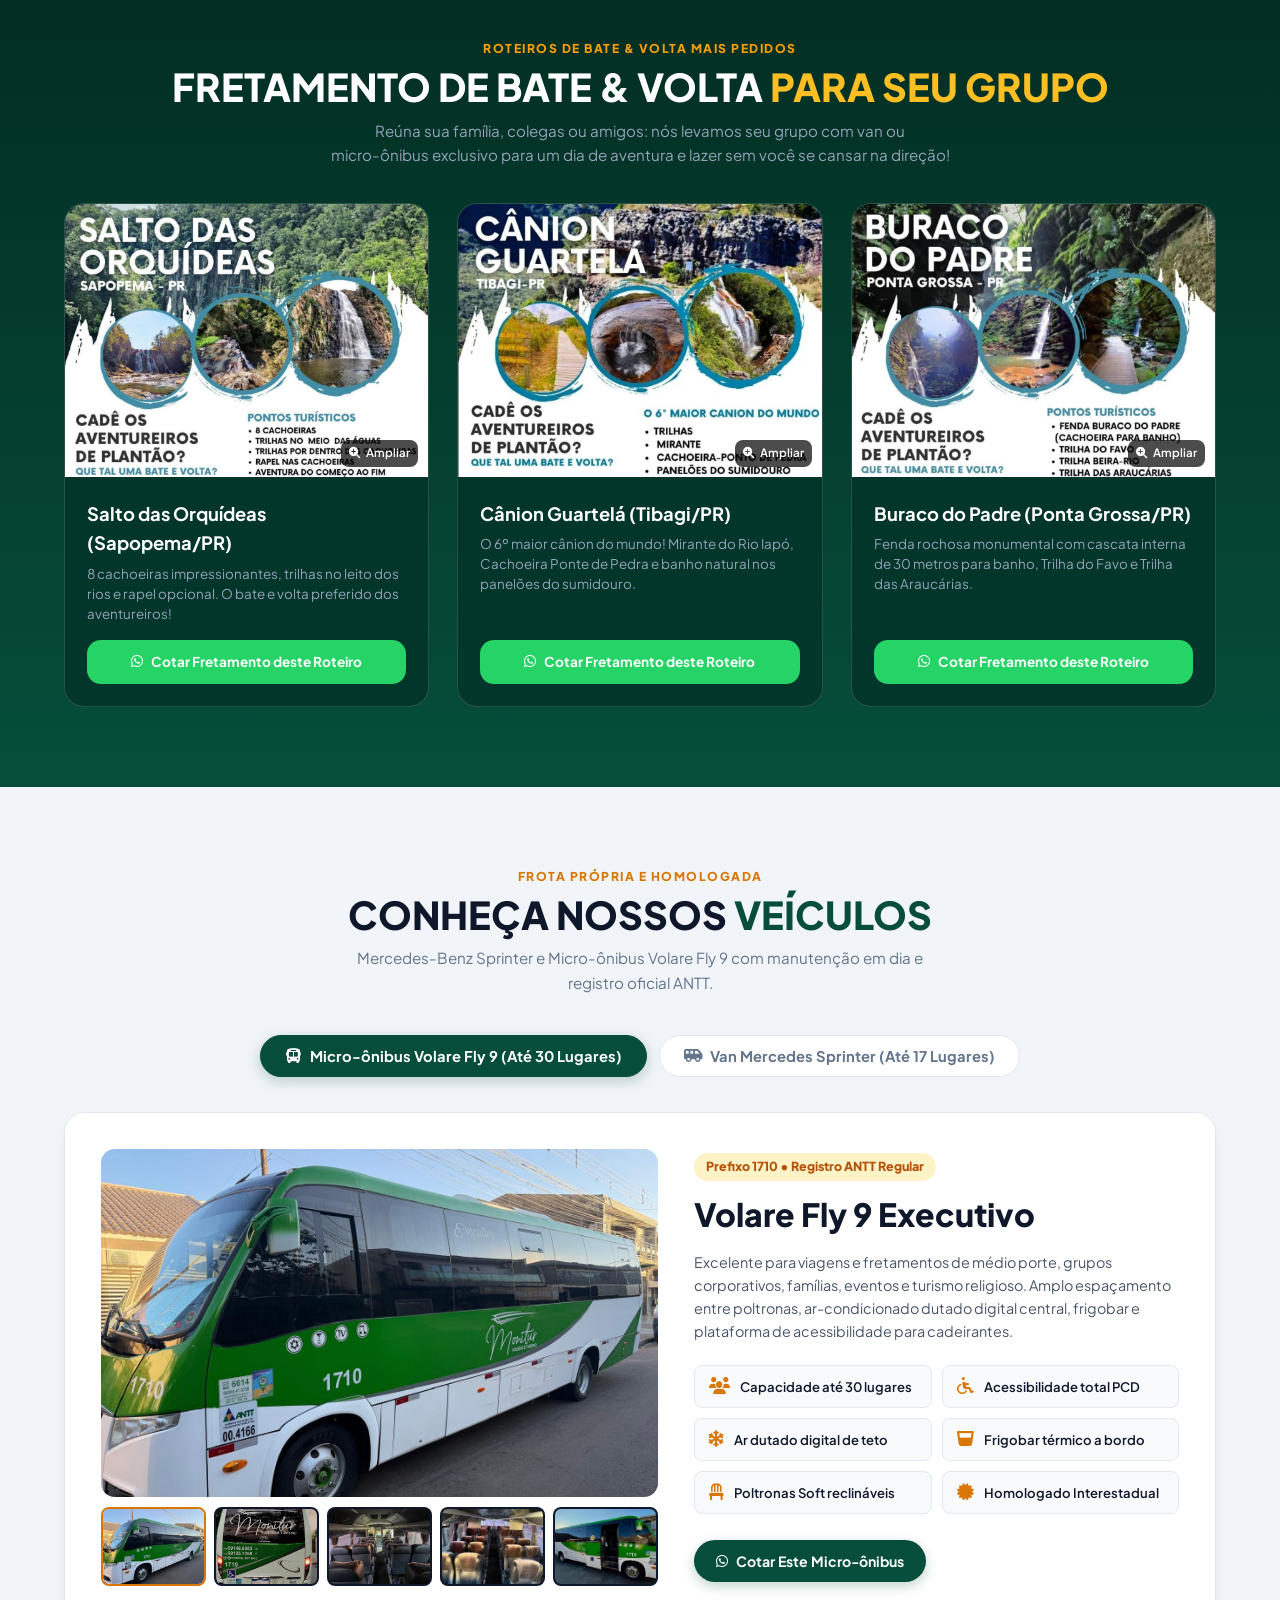
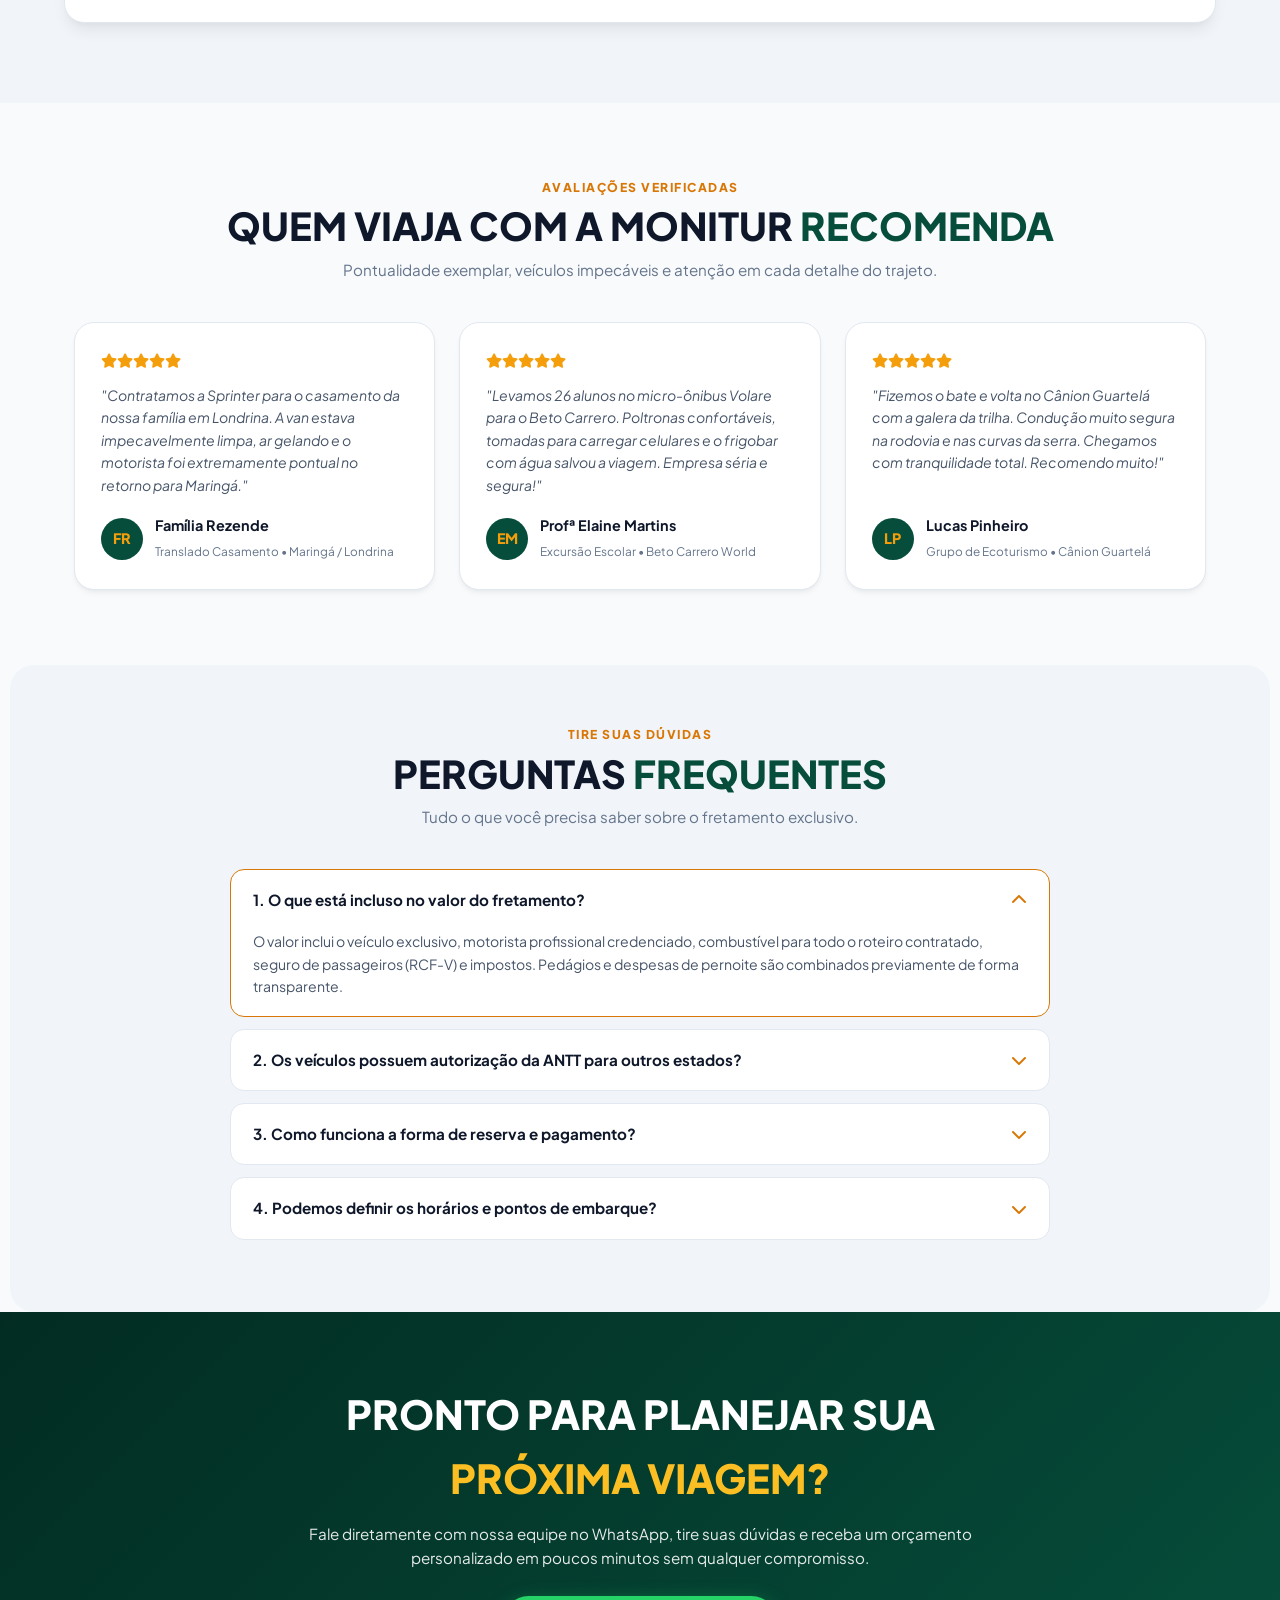
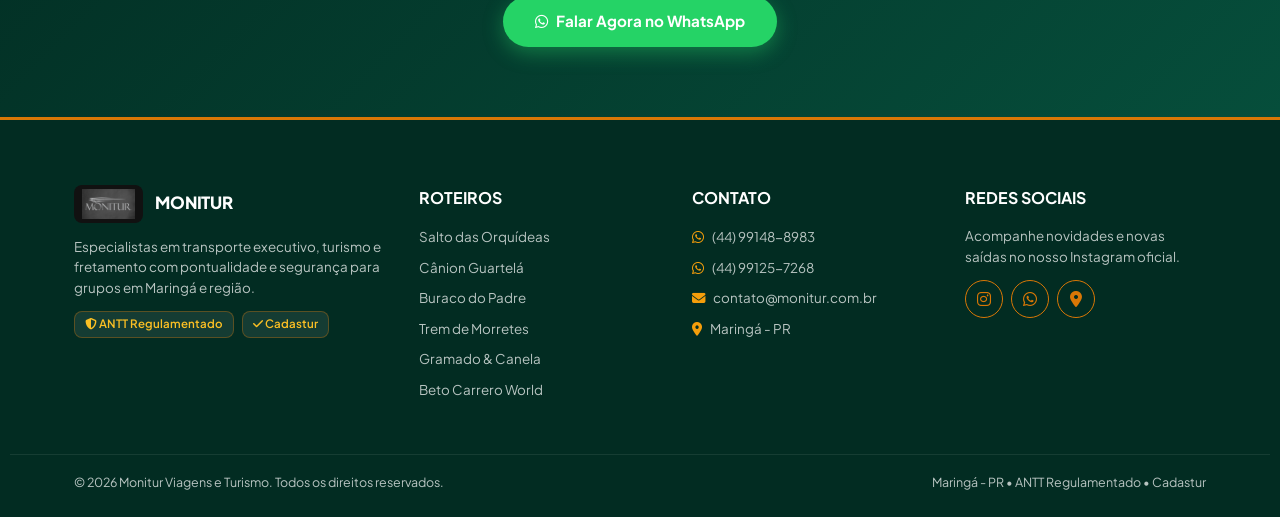
==== commit b7c2cd44: "Ajuste na capacidade da frota e remocao do numero ANTT conforme solicitado" ====
--- a/index-v2.html
+++ b/index-v2.html
@@ -5,11 +5,11 @@
     <meta charset="UTF-8">
     <meta name="viewport" content="width=device-width, initial-scale=1.0">
     <title>Monitur Turismo | Fretamento Executivo de Vans e Micro-ônibus em Maringá</title>
-    <meta name="description" content="Fretamento executivo de vans Mercedes Sprinter e micro-ônibus Volare Fly 9 em Maringá e região. Viagens turísticas, bate e volta no Paraná e eventos com homologação ANTT.">
+    <meta name="description" content="Fretamento executivo de vans Mercedes Sprinter e micro-ônibus Volare Fly 9 em Maringá e região. Viagens turísticas, bate e volta no Paraná e eventos com homologação e regulamentação ANTT.">
     
     <!-- Open Graph -->
     <meta property="og:title" content="Monitur Turismo | Fretamento de Vans e Micro-ônibus">
-    <meta property="og:description" content="Conforto, segurança e pontualidade para sua viagem em grupo. Saídas de Maringá e Paraná com registro oficial ANTT 00.4166.">
+    <meta property="og:description" content="Conforto, segurança e pontualidade para sua viagem em grupo. Saídas de Maringá e Paraná com registro oficial e regulamentação ANTT.">
     <meta property="og:image" content="img/van_monitur_gramado.jpg">
     <meta property="og:type" content="website">
 
@@ -35,7 +35,7 @@
         <div class="v2-topbar-inner">
             <div class="v2-topbar-left">
                 <span class="v2-badge-antt">
-                    <i class="fas fa-shield-alt"></i> Registro ANTT: <strong>00.4166</strong>
+                    <i class="fas fa-shield-alt"></i> Registro ANTT Regulamentado
                 </span>
                 <span class="v2-topbar-item">
                     <i class="fas fa-check-circle" style="color:#4ade80;"></i> Cadastur Regular
@@ -119,7 +119,7 @@
                 <i class="fab fa-whatsapp"></i> Falar com Plantão
             </a>
             <p style="text-align:center; font-size:0.75rem; color:var(--text-muted); margin-top:8px;">
-                Maringá - PR • ANTT 00.4166
+                Maringá - PR • ANTT Regulamentado
             </p>
         </div>
     </aside>
@@ -139,7 +139,7 @@
             </p>
 
             <div class="v2-hero-badges">
-                <span class="v2-badge-chip"><i class="fas fa-shield-check"></i> ANTT 00.4166</span>
+                <span class="v2-badge-chip"><i class="fas fa-shield-check"></i> ANTT Regulamentado</span>
                 <span class="v2-badge-chip"><i class="fas fa-certificate"></i> Cadastur Regular</span>
                 <span class="v2-badge-chip"><i class="fas fa-user-shield"></i> Seguro RCF-V Passageiros</span>
                 <span class="v2-badge-chip"><i class="fas fa-map-marker-alt"></i> Saídas de Maringá e Região</span>
@@ -192,10 +192,9 @@
                         <div class="v2-form-col">
                             <label><i class="fas fa-users"></i> Grupo / Veículo</label>
                             <select id="v2Vehicle" class="v2-input">
-                                <option value="Até 15 pessoas (Van Sprinter)">Até 15 pessoas (Van)</option>
-                                <option value="Até 20 pessoas (Van Sprinter)">Até 20 pessoas (Van Sprinter)</option>
-                                <option value="Até 32 pessoas (Micro Volare Fly 9)">Até 32 pessoas (Micro-ônibus)</option>
-                                <option value="Mais de 32 pessoas">Mais de 32 pessoas</option>
+                                <option value="Van até 17 passageiros (Sprinter)">Van até 17 passageiros</option>
+                                <option value="Micro até 30 passageiros (Volare Fly 9)">Micro até 30 passageiros</option>
+                                <option value="Mais de 30 pessoas">Mais de 30 pessoas</option>
                             </select>
                         </div>
 
@@ -224,7 +223,7 @@
             <div class="v2-trust-item">
                 <div class="v2-trust-icon"><i class="fas fa-shield-check"></i></div>
                 <div class="v2-trust-text">
-                    <h4>Registro ANTT 00.4166</h4>
+                    <h4>Registro ANTT Regulamentado</h4>
                     <p>Veículos devidamente regulamentados para viagens interestaduais com total tranquilidade.</p>
                 </div>
             </div>
@@ -537,10 +536,10 @@
 
             <div class="v2-fleet-tabs">
                 <button class="v2-fleet-tab-btn active" onclick="switchFleetVehicle('micro', this)">
-                    <i class="fas fa-bus"></i> Micro-ônibus Volare Fly 9 (Até 32 Lugares)
+                    <i class="fas fa-bus"></i> Micro-ônibus Volare Fly 9 (Até 30 Lugares)
                 </button>
                 <button class="v2-fleet-tab-btn" onclick="switchFleetVehicle('van', this)">
-                    <i class="fas fa-shuttle-van"></i> Van Mercedes Sprinter (15 a 20 Lugares)
+                    <i class="fas fa-shuttle-van"></i> Van Mercedes Sprinter (Até 17 Lugares)
                 </button>
             </div>
 
@@ -571,14 +570,14 @@
                     </div>
 
                     <div>
-                        <span class="v2-fleet-badge-id">Prefixo 1710 • Registro ANTT 00.4166</span>
+                        <span class="v2-fleet-badge-id">Prefixo 1710 • Registro ANTT Regular</span>
                         <h3 class="v2-fleet-title">Volare Fly 9 Executivo</h3>
                         <p class="v2-fleet-desc">
                             Excelente para viagens e fretamentos de médio porte, grupos corporativos, famílias, eventos e turismo religioso. Amplo espaçamento entre poltronas, ar-condicionado dutado digital central, frigobar e plataforma de acessibilidade para cadeirantes.
                         </p>
 
                         <div class="v2-fleet-specs-grid">
-                            <div class="v2-spec-item"><i class="fas fa-users"></i> Capacidade até 32 lugares</div>
+                            <div class="v2-spec-item"><i class="fas fa-users"></i> Capacidade até 30 lugares</div>
                             <div class="v2-spec-item"><i class="fas fa-wheelchair"></i> Acessibilidade total PCD</div>
                             <div class="v2-spec-item"><i class="fas fa-snowflake"></i> Ar dutado digital de teto</div>
                             <div class="v2-spec-item"><i class="fas fa-glass-whiskey"></i> Frigobar térmico a bordo</div>
@@ -728,7 +727,7 @@
                     <i class="fas fa-chevron-down"></i>
                 </div>
                 <div class="v2-faq-a">
-                    Sim! Nossa frota possui registro oficial na <strong>ANTT (nº 00.4166)</strong> e cadastro ativo no <strong>Cadastur</strong>, garantindo total conformidade legal contra fiscalizações rodoviárias.
+                    Sim! Nossa frota possui registro oficial na <strong>ANTT</strong> e cadastro ativo no <strong>Cadastur</strong>, garantindo total conformidade legal contra fiscalizações rodoviárias.
                 </div>
             </div>
 
@@ -779,7 +778,7 @@
                     Especialistas em transporte executivo, turismo e fretamento com pontualidade e segurança para grupos em Maringá e região.
                 </p>
                 <div class="v2-legal-tags">
-                    <span class="v2-legal-pill"><i class="fas fa-shield-alt"></i> ANTT 00.4166</span>
+                    <span class="v2-legal-pill"><i class="fas fa-shield-alt"></i> ANTT Regulamentado</span>
                     <span class="v2-legal-pill"><i class="fas fa-check"></i> Cadastur</span>
                 </div>
             </div>
@@ -825,7 +824,7 @@
 
         <div class="v2-footer-bottom">
             <span>&copy; <span id="v2Year">2026</span> Monitur Viagens e Turismo. Todos os direitos reservados.</span>
-            <span>Maringá - PR • Registro ANTT 00.4166 • Cadastur</span>
+            <span>Maringá - PR • ANTT Regulamentado • Cadastur</span>
         </div>
     </footer>
 
--- a/estilo-v2.css
+++ b/estilo-v2.css
@@ -858,12 +858,20 @@
 }
 
 /* ==========================================================================
-   SEÇÃO ESPECIAL DARK: BATE & VOLTA COM FLYERS COMPLETOS
+   SEÇÃO ESPECIAL: BATE & VOLTA COM FLYERS COMPLETOS (FUNDO VERDE MONITUR)
    ========================================================================== */
 .v2-flyers-section {
-  background: var(--dark-surface);
+  background: linear-gradient(180deg, #022c22 0%, #064e3b 100%);
   color: #ffffff;
   padding: 80px 5%;
+}
+
+.v2-flyers-section .v2-section-title span {
+  color: #fbbf24;
+}
+
+.v2-flyers-section .v2-section-sub {
+  color: rgba(255, 255, 255, 0.85);
 }
 
 .v2-flyers-wrap {
@@ -878,10 +886,10 @@
 }
 
 .v2-flyer-card {
-  background: var(--dark-surface-card);
+  background: #03362a;
   border-radius: var(--radius-lg);
   overflow: hidden;
-  border: 1px solid rgba(255, 255, 255, 0.1);
+  border: 1px solid rgba(255, 255, 255, 0.14);
   display: flex;
   flex-direction: column;
   transition: var(--transition);
@@ -890,7 +898,7 @@
 .v2-flyer-card:hover {
   transform: translateY(-6px);
   border-color: var(--accent-amber);
-  box-shadow: 0 15px 35px rgba(0, 0, 0, 0.5);
+  box-shadow: 0 15px 35px rgba(2, 44, 34, 0.6);
 }
 
 .v2-flyer-img-box {
@@ -1566,3 +1574,4 @@
     text-align: center;
   }
 }
+
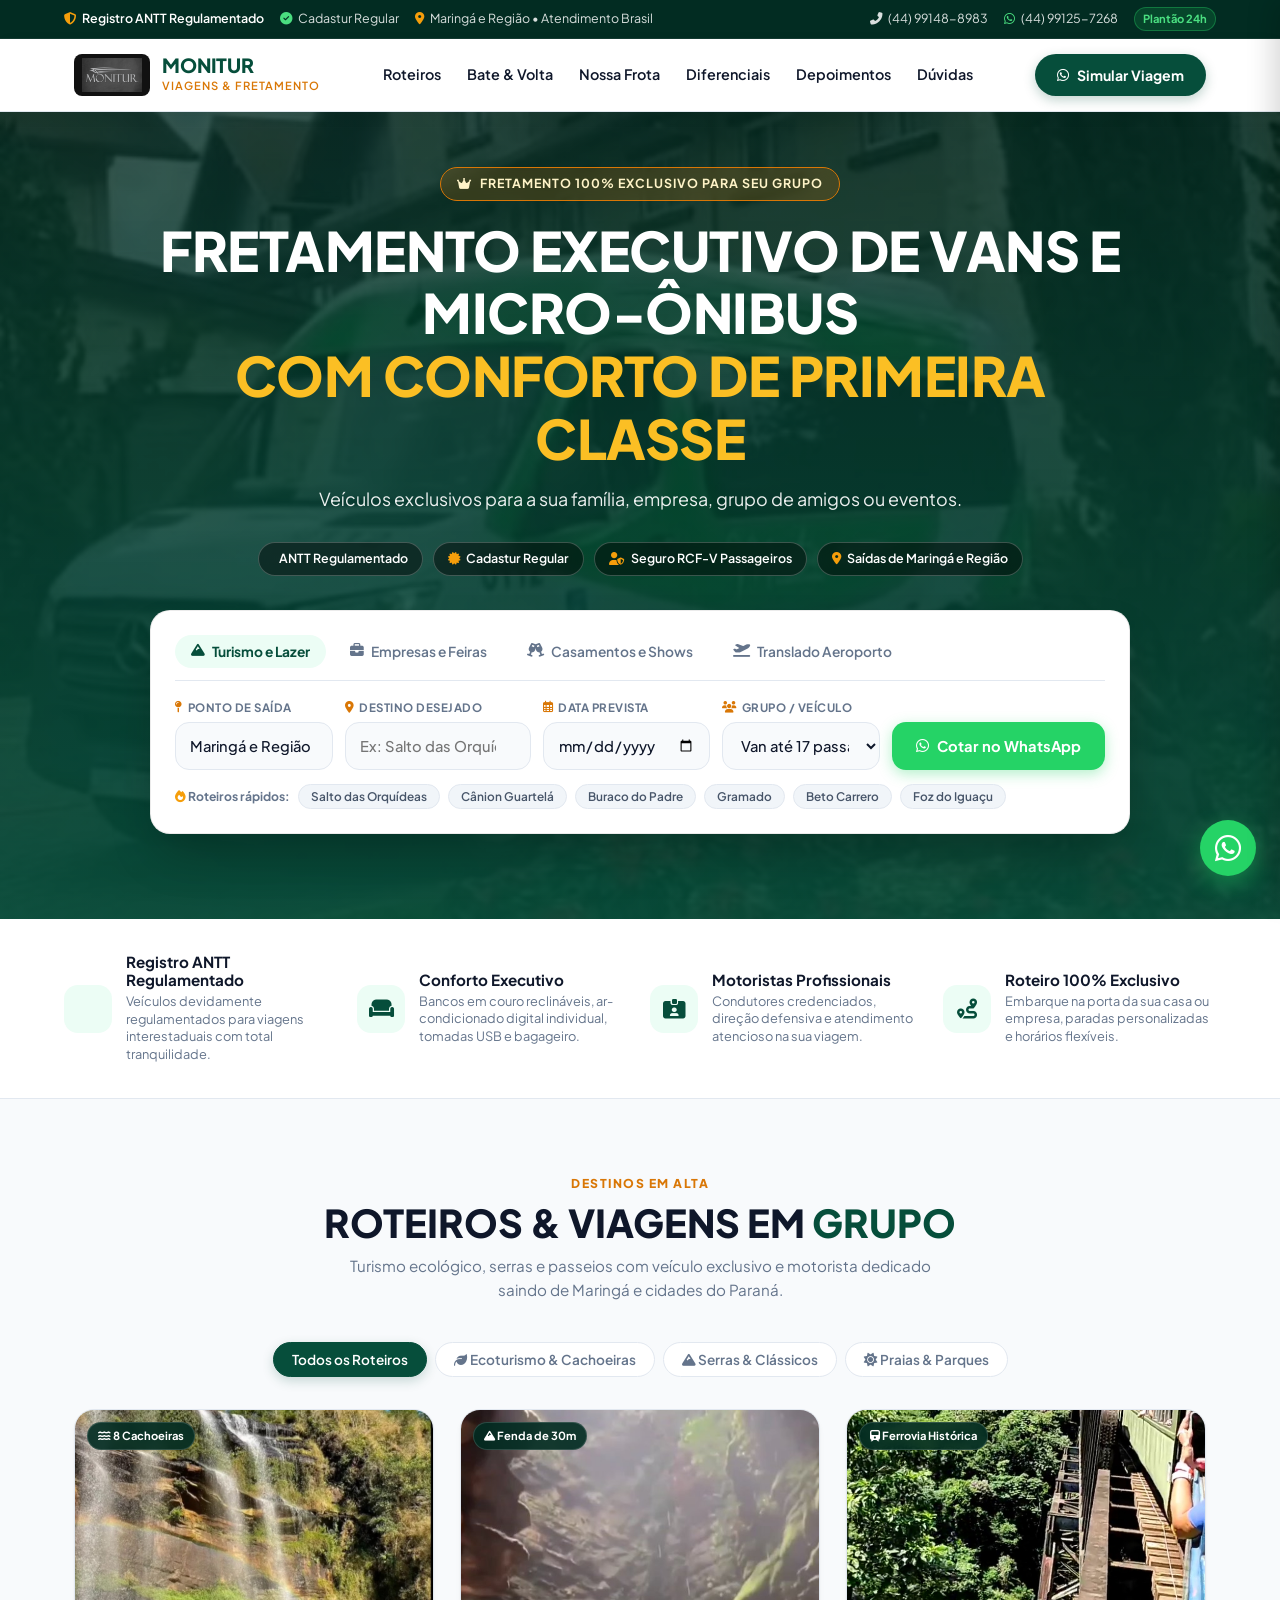
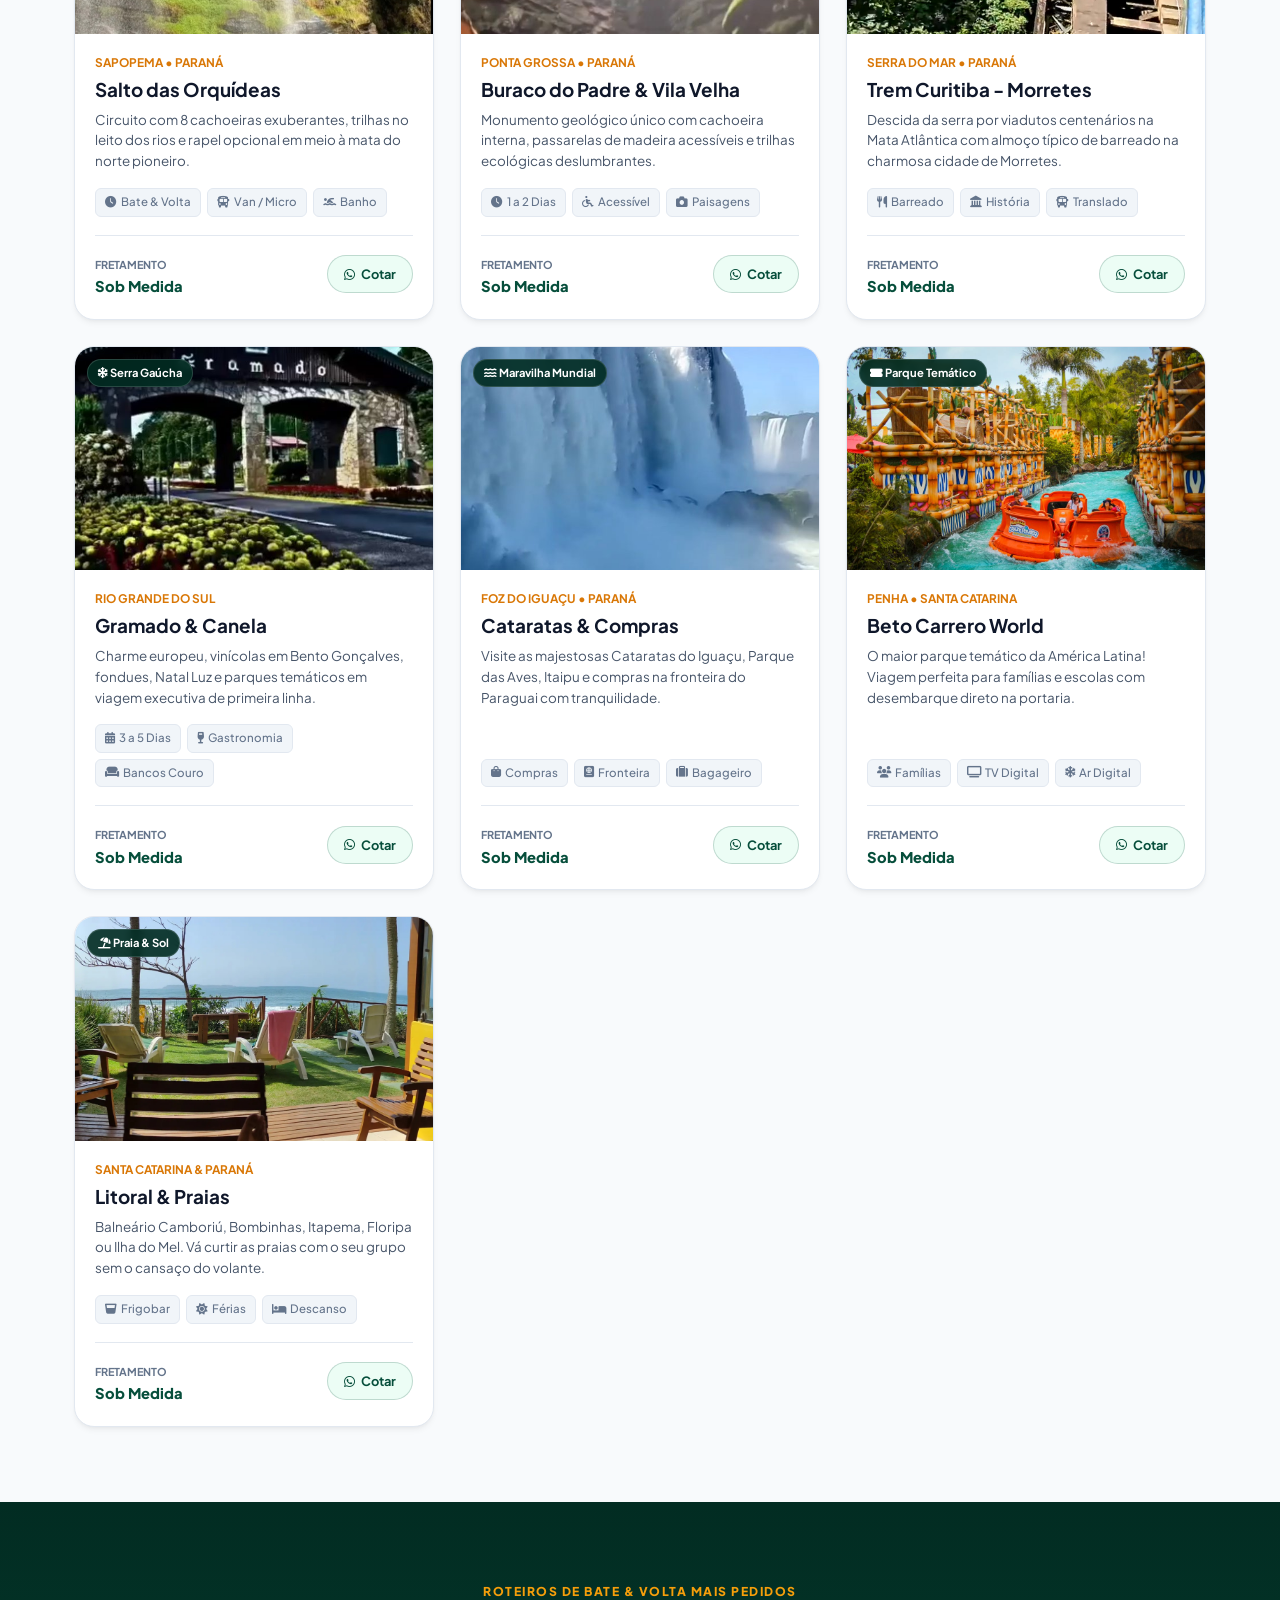
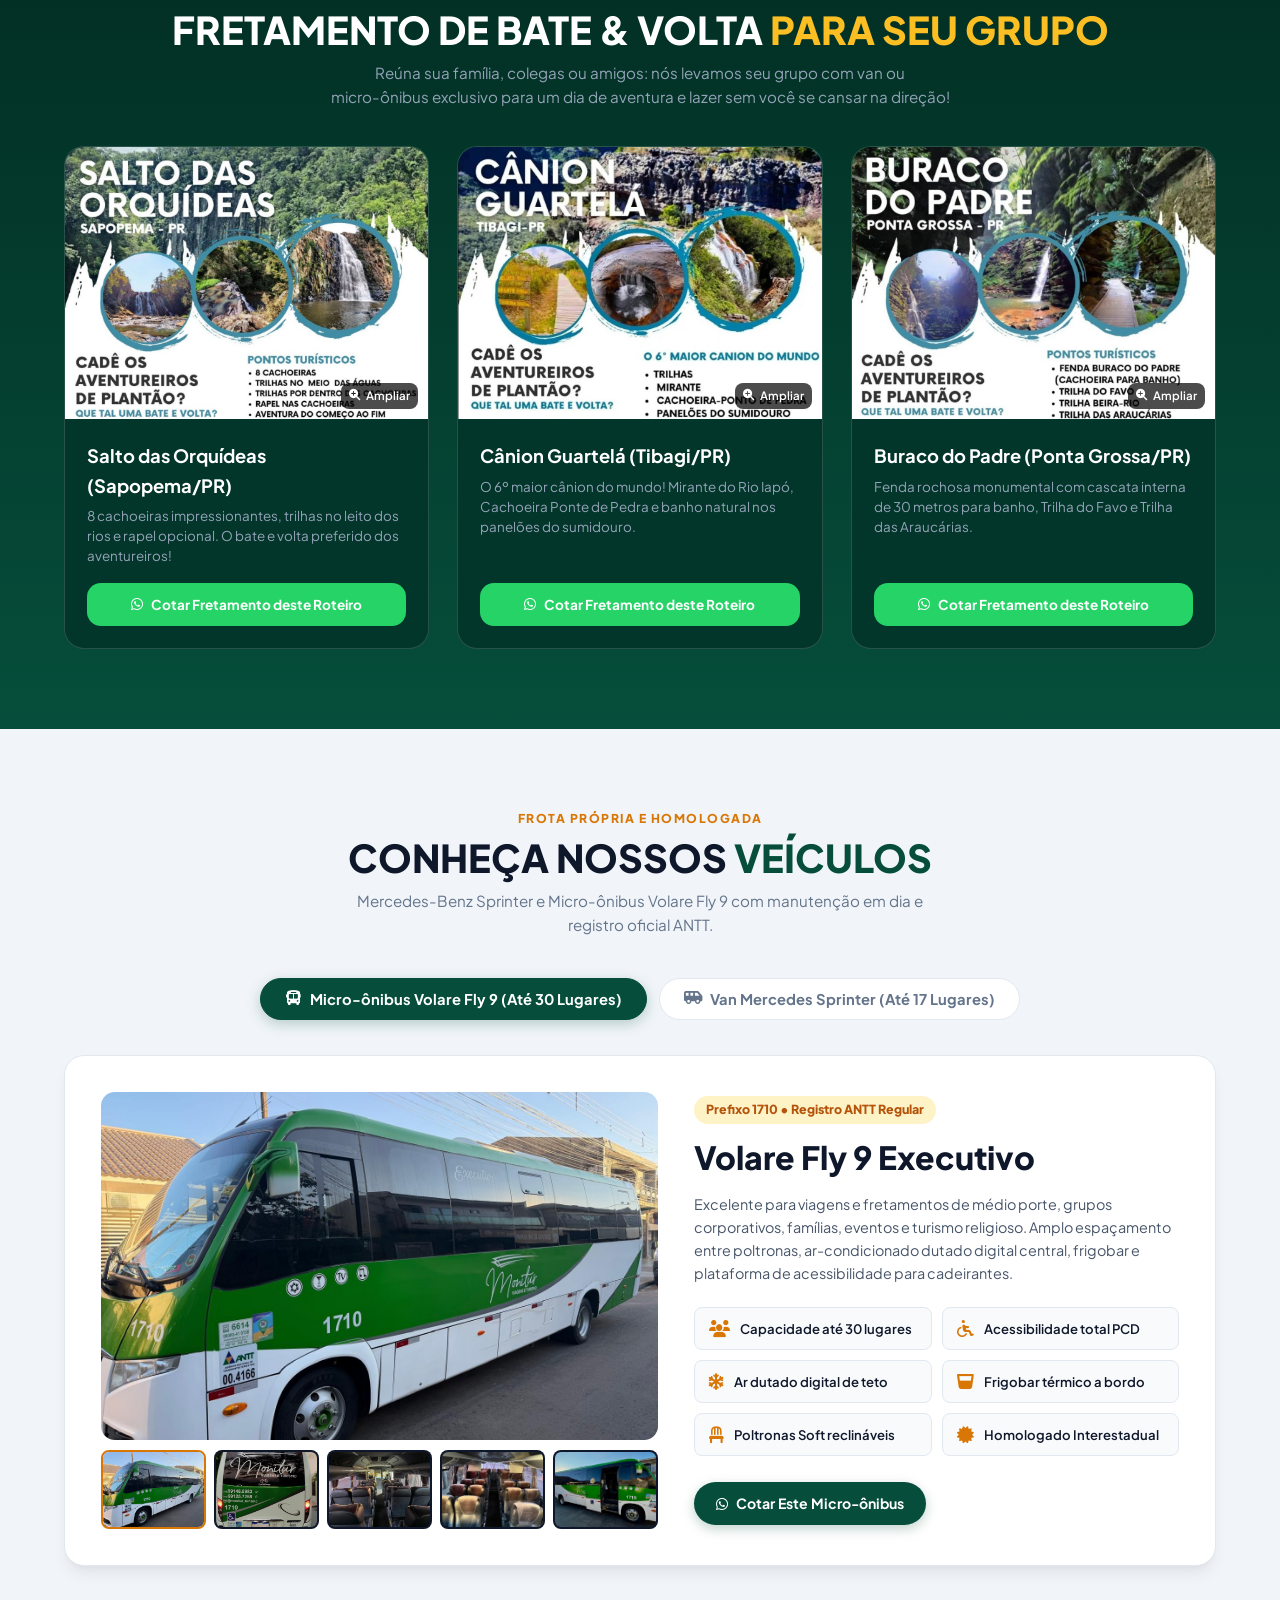
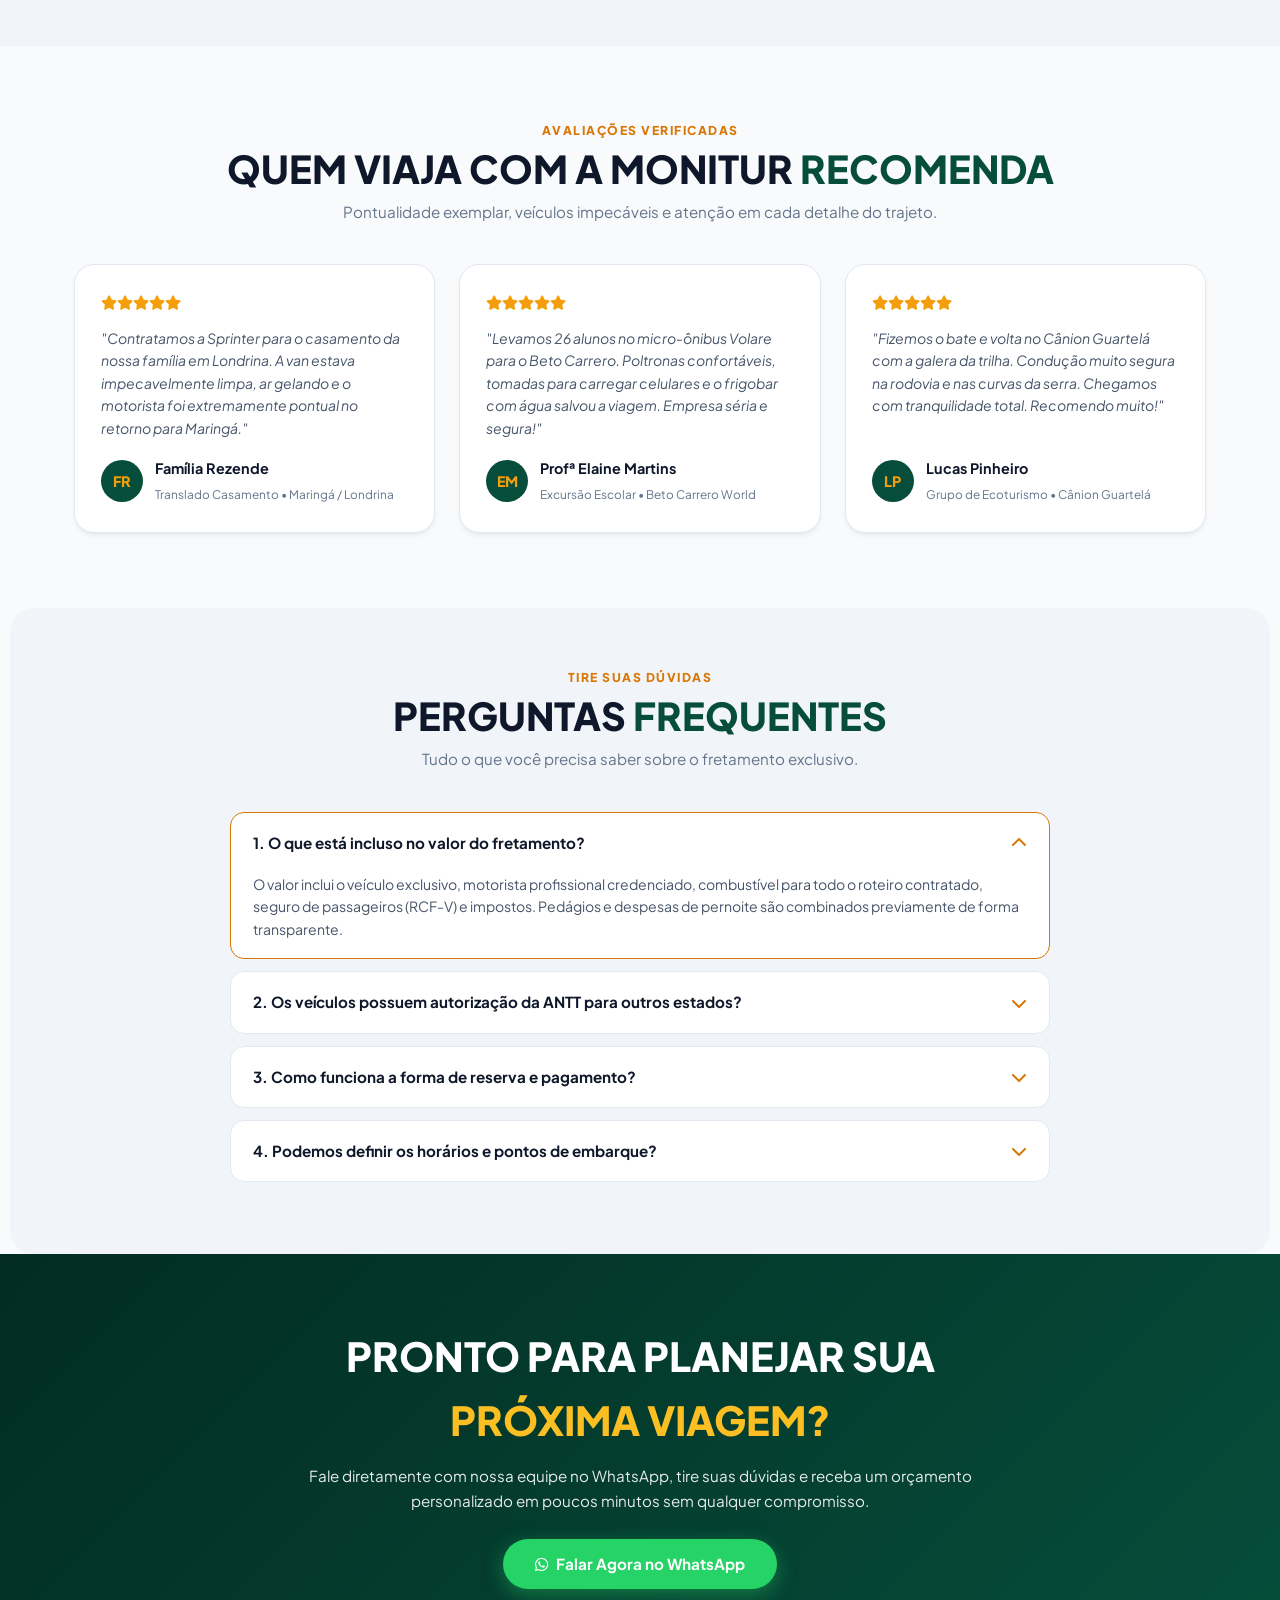
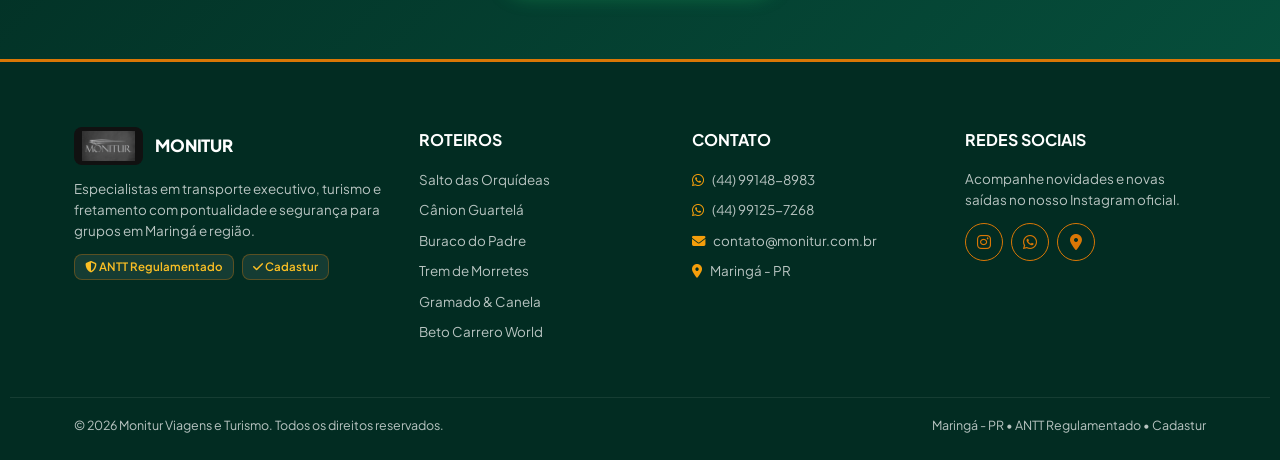
==== commit 7f1dcc7f: "Your descriptive commit message" ====
--- a/index-v2.html
+++ b/index-v2.html
@@ -5,11 +5,13 @@
     <meta charset="UTF-8">
     <meta name="viewport" content="width=device-width, initial-scale=1.0">
     <title>Monitur Turismo | Fretamento Executivo de Vans e Micro-ônibus em Maringá</title>
-    <meta name="description" content="Fretamento executivo de vans Mercedes Sprinter e micro-ônibus Volare Fly 9 em Maringá e região. Viagens turísticas, bate e volta no Paraná e eventos com homologação e regulamentação ANTT.">
-    
+    <meta name="description"
+        content="Fretamento executivo de vans Mercedes Sprinter e micro-ônibus Volare Fly 9 em Maringá e região. Viagens turísticas, bate e volta no Paraná e eventos com homologação e regulamentação ANTT.">
+
     <!-- Open Graph -->
     <meta property="og:title" content="Monitur Turismo | Fretamento de Vans e Micro-ônibus">
-    <meta property="og:description" content="Conforto, segurança e pontualidade para sua viagem em grupo. Saídas de Maringá e Paraná com registro oficial e regulamentação ANTT.">
+    <meta property="og:description"
+        content="Conforto, segurança e pontualidade para sua viagem em grupo. Saídas de Maringá e Paraná com registro oficial e regulamentação ANTT.">
     <meta property="og:image" content="img/van_monitur_gramado.jpg">
     <meta property="og:type" content="website">
 
@@ -19,11 +21,12 @@
     <!-- Google Fonts: Plus Jakarta Sans -->
     <link rel="preconnect" href="https://fonts.googleapis.com">
     <link rel="preconnect" href="https://fonts.gstatic.com" crossorigin>
-    <link href="https://fonts.googleapis.com/css2?family=Plus+Jakarta+Sans:wght@400;500;600;700;800&display=swap" rel="stylesheet">
+    <link href="https://fonts.googleapis.com/css2?family=Plus+Jakarta+Sans:wght@400;500;600;700;800&display=swap"
+        rel="stylesheet">
 
     <!-- Font Awesome 6 Icons -->
     <link rel="stylesheet" href="https://cdnjs.cloudflare.com/ajax/libs/font-awesome/6.4.0/css/all.min.css">
-    
+
     <!-- Design System V2 -->
     <link rel="stylesheet" href="estilo-v2.css">
 </head>
@@ -41,7 +44,8 @@
                     <i class="fas fa-check-circle" style="color:#4ade80;"></i> Cadastur Regular
                 </span>
                 <span class="v2-topbar-item">
-                    <i class="fas fa-map-marker-alt" style="color:var(--accent-amber);"></i> Maringá e Região • Atendimento Brasil
+                    <i class="fas fa-map-marker-alt" style="color:var(--accent-amber);"></i> Maringá e Região •
+                    Atendimento Brasil
                 </span>
             </div>
             <div class="v2-topbar-right">
@@ -97,7 +101,8 @@
                     <img src="img/logo.png" alt="Monitur Turismo" class="v2-brand-logo" style="height:36px;">
                     <span class="v2-brand-title" style="font-size:1.1rem;">MONITUR</span>
                 </div>
-                <button id="btnDrawerClose" style="background:none; border:none; font-size:1.4rem; color:var(--text-muted); cursor:pointer;">
+                <button id="btnDrawerClose"
+                    style="background:none; border:none; font-size:1.4rem; color:var(--text-muted); cursor:pointer;">
                     <i class="fas fa-times"></i>
                 </button>
             </div>
@@ -115,7 +120,8 @@
         </div>
 
         <div style="border-top: 1px solid var(--border); padding-top:16px;">
-            <a href="https://wa.me/5544991488983" target="_blank" class="v2-btn-cta" style="width:100%; justify-content:center;">
+            <a href="https://wa.me/5544991488983" target="_blank" class="v2-btn-cta"
+                style="width:100%; justify-content:center;">
                 <i class="fab fa-whatsapp"></i> Falar com Plantão
             </a>
             <p style="text-align:center; font-size:0.75rem; color:var(--text-muted); margin-top:8px;">
@@ -135,7 +141,8 @@
                 <span>COM CONFORTO DE PRIMEIRA CLASSE</span>
             </h1>
             <p class="v2-hero-desc">
-                Veículos exclusivos para a sua família, empresa, grupo de amigos ou eventos. Não fazemos excursões abertas: você aluga o veículo completo com motorista particular, horários flexíveis e privacidade total saindo de Maringá e região para todo o Brasil.
+                Veículos exclusivos para a sua família, empresa, grupo de amigos ou eventos.
+
             </p>
 
             <div class="v2-hero-badges">
@@ -148,7 +155,8 @@
             <!-- SIMULADOR DE COTAÇÃO RÁPIDA (ESTILO TRIP.COM) -->
             <div class="v2-widget-box" id="simulador">
                 <div class="v2-widget-tabs">
-                    <button class="v2-tab-btn active" onclick="setServiceCategory(this, 'Turismo e Lazer com Família/Amigos')">
+                    <button class="v2-tab-btn active"
+                        onclick="setServiceCategory(this, 'Turismo e Lazer com Família/Amigos')">
                         <i class="fas fa-mountain"></i> Turismo e Lazer
                     </button>
                     <button class="v2-tab-btn" onclick="setServiceCategory(this, 'Fretamento Corporativo e Feiras')">
@@ -166,12 +174,14 @@
                     <div class="v2-form-grid">
                         <div class="v2-form-col">
                             <label><i class="fas fa-map-pin"></i> Ponto de Saída</label>
-                            <input type="text" id="v2Origin" class="v2-input" value="Maringá e Região" placeholder="Cidade de saída" required>
+                            <input type="text" id="v2Origin" class="v2-input" value="Maringá e Região"
+                                placeholder="Cidade de saída" required>
                         </div>
 
                         <div class="v2-form-col">
                             <label><i class="fas fa-map-marker-alt"></i> Destino Desejado</label>
-                            <input type="text" id="v2Dest" class="v2-input" list="toursList" placeholder="Ex: Salto das Orquídeas, Gramado..." required>
+                            <input type="text" id="v2Dest" class="v2-input" list="toursList"
+                                placeholder="Ex: Salto das Orquídeas, Gramado..." required>
                             <datalist id="toursList">
                                 <option value="Salto das Orquídeas / Sapopema-PR">
                                 <option value="Cânion Guartelá / Tibagi-PR">
@@ -193,7 +203,8 @@
                             <label><i class="fas fa-users"></i> Grupo / Veículo</label>
                             <select id="v2Vehicle" class="v2-input">
                                 <option value="Van até 17 passageiros (Sprinter)">Van até 17 passageiros</option>
-                                <option value="Micro até 30 passageiros (Volare Fly 9)">Micro até 30 passageiros</option>
+                                <option value="Micro até 30 passageiros (Volare Fly 9)">Micro até 30 passageiros
+                                </option>
                                 <option value="Mais de 30 pessoas">Mais de 30 pessoas</option>
                             </select>
                         </div>
@@ -204,13 +215,21 @@
                     </div>
 
                     <div class="v2-quick-pills">
-                        <span class="v2-quick-label"><i class="fas fa-fire" style="color:#f59e0b;"></i> Roteiros rápidos:</span>
-                        <button type="button" class="v2-pill-choice" onclick="selectQuickDestination('Salto das Orquídeas - Sapopema')">Salto das Orquídeas</button>
-                        <button type="button" class="v2-pill-choice" onclick="selectQuickDestination('Cânion Guartelá')">Cânion Guartelá</button>
-                        <button type="button" class="v2-pill-choice" onclick="selectQuickDestination('Buraco do Padre - PR')">Buraco do Padre</button>
-                        <button type="button" class="v2-pill-choice" onclick="selectQuickDestination('Gramado / Serra Gaúcha')">Gramado</button>
-                        <button type="button" class="v2-pill-choice" onclick="selectQuickDestination('Beto Carrero World')">Beto Carrero</button>
-                        <button type="button" class="v2-pill-choice" onclick="selectQuickDestination('Foz do Iguaçu')">Foz do Iguaçu</button>
+                        <span class="v2-quick-label"><i class="fas fa-fire" style="color:#f59e0b;"></i> Roteiros
+                            rápidos:</span>
+                        <button type="button" class="v2-pill-choice"
+                            onclick="selectQuickDestination('Salto das Orquídeas - Sapopema')">Salto das
+                            Orquídeas</button>
+                        <button type="button" class="v2-pill-choice"
+                            onclick="selectQuickDestination('Cânion Guartelá')">Cânion Guartelá</button>
+                        <button type="button" class="v2-pill-choice"
+                            onclick="selectQuickDestination('Buraco do Padre - PR')">Buraco do Padre</button>
+                        <button type="button" class="v2-pill-choice"
+                            onclick="selectQuickDestination('Gramado / Serra Gaúcha')">Gramado</button>
+                        <button type="button" class="v2-pill-choice"
+                            onclick="selectQuickDestination('Beto Carrero World')">Beto Carrero</button>
+                        <button type="button" class="v2-pill-choice"
+                            onclick="selectQuickDestination('Foz do Iguaçu')">Foz do Iguaçu</button>
                     </div>
                 </form>
             </div>
@@ -260,15 +279,19 @@
             <span class="v2-section-badge">Destinos em Alta</span>
             <h2 class="v2-section-title">ROTEIROS & VIAGENS EM <span>GRUPO</span></h2>
             <p class="v2-section-sub">
-                Turismo ecológico, serras e passeios com veículo exclusivo e motorista dedicado saindo de Maringá e cidades do Paraná.
+                Turismo ecológico, serras e passeios com veículo exclusivo e motorista dedicado saindo de Maringá e
+                cidades do Paraná.
             </p>
         </div>
 
         <div class="v2-filter-pills">
             <button class="v2-filter-btn active" onclick="filterCategory('todos', this)">Todos os Roteiros</button>
-            <button class="v2-filter-btn" onclick="filterCategory('ecoturismo', this)"><i class="fas fa-leaf"></i> Ecoturismo & Cachoeiras</button>
-            <button class="v2-filter-btn" onclick="filterCategory('serras', this)"><i class="fas fa-mountain"></i> Serras & Clássicos</button>
-            <button class="v2-filter-btn" onclick="filterCategory('praia', this)"><i class="fas fa-sun"></i> Praias & Parques</button>
+            <button class="v2-filter-btn" onclick="filterCategory('ecoturismo', this)"><i class="fas fa-leaf"></i>
+                Ecoturismo & Cachoeiras</button>
+            <button class="v2-filter-btn" onclick="filterCategory('serras', this)"><i class="fas fa-mountain"></i>
+                Serras & Clássicos</button>
+            <button class="v2-filter-btn" onclick="filterCategory('praia', this)"><i class="fas fa-sun"></i> Praias &
+                Parques</button>
         </div>
 
         <div class="v2-cards-grid">
@@ -281,7 +304,8 @@
                 <div class="v2-card-body">
                     <span class="v2-card-location">Sapopema • Paraná</span>
                     <h3 class="v2-card-title">Salto das Orquídeas</h3>
-                    <p class="v2-card-desc">Circuito com 8 cachoeiras exuberantes, trilhas no leito dos rios e rapel opcional em meio à mata do norte pioneiro.</p>
+                    <p class="v2-card-desc">Circuito com 8 cachoeiras exuberantes, trilhas no leito dos rios e rapel
+                        opcional em meio à mata do norte pioneiro.</p>
                     <div class="v2-card-specs">
                         <span class="v2-spec-pill"><i class="fas fa-clock"></i> Bate & Volta</span>
                         <span class="v2-spec-pill"><i class="fas fa-bus"></i> Van / Micro</span>
@@ -292,7 +316,8 @@
                             <span class="v2-card-price-label">Fretamento</span>
                             <div class="v2-card-price-value">Sob Medida</div>
                         </div>
-                        <a href="javascript:void(0)" onclick="quoteSpecificTour('Salto das Orquídeas')" class="v2-btn-quote-card">
+                        <a href="javascript:void(0)" onclick="quoteSpecificTour('Salto das Orquídeas')"
+                            class="v2-btn-quote-card">
                             <i class="fab fa-whatsapp"></i> Cotar
                         </a>
                     </div>
@@ -308,7 +333,8 @@
                 <div class="v2-card-body">
                     <span class="v2-card-location">Ponta Grossa • Paraná</span>
                     <h3 class="v2-card-title">Buraco do Padre & Vila Velha</h3>
-                    <p class="v2-card-desc">Monumento geológico único com cachoeira interna, passarelas de madeira acessíveis e trilhas ecológicas deslumbrantes.</p>
+                    <p class="v2-card-desc">Monumento geológico único com cachoeira interna, passarelas de madeira
+                        acessíveis e trilhas ecológicas deslumbrantes.</p>
                     <div class="v2-card-specs">
                         <span class="v2-spec-pill"><i class="fas fa-clock"></i> 1 a 2 Dias</span>
                         <span class="v2-spec-pill"><i class="fas fa-wheelchair"></i> Acessível</span>
@@ -319,7 +345,8 @@
                             <span class="v2-card-price-label">Fretamento</span>
                             <div class="v2-card-price-value">Sob Medida</div>
                         </div>
-                        <a href="javascript:void(0)" onclick="quoteSpecificTour('Buraco do Padre e Ponta Grossa')" class="v2-btn-quote-card">
+                        <a href="javascript:void(0)" onclick="quoteSpecificTour('Buraco do Padre e Ponta Grossa')"
+                            class="v2-btn-quote-card">
                             <i class="fab fa-whatsapp"></i> Cotar
                         </a>
                     </div>
@@ -335,7 +362,8 @@
                 <div class="v2-card-body">
                     <span class="v2-card-location">Serra do Mar • Paraná</span>
                     <h3 class="v2-card-title">Trem Curitiba - Morretes</h3>
-                    <p class="v2-card-desc">Descida da serra por viadutos centenários na Mata Atlântica com almoço típico de barreado na charmosa cidade de Morretes.</p>
+                    <p class="v2-card-desc">Descida da serra por viadutos centenários na Mata Atlântica com almoço
+                        típico de barreado na charmosa cidade de Morretes.</p>
                     <div class="v2-card-specs">
                         <span class="v2-spec-pill"><i class="fas fa-utensils"></i> Barreado</span>
                         <span class="v2-spec-pill"><i class="fas fa-landmark"></i> História</span>
@@ -346,7 +374,8 @@
                             <span class="v2-card-price-label">Fretamento</span>
                             <div class="v2-card-price-value">Sob Medida</div>
                         </div>
-                        <a href="javascript:void(0)" onclick="quoteSpecificTour('Trem Curitiba para Morretes')" class="v2-btn-quote-card">
+                        <a href="javascript:void(0)" onclick="quoteSpecificTour('Trem Curitiba para Morretes')"
+                            class="v2-btn-quote-card">
                             <i class="fab fa-whatsapp"></i> Cotar
                         </a>
                     </div>
@@ -362,7 +391,8 @@
                 <div class="v2-card-body">
                     <span class="v2-card-location">Rio Grande do Sul</span>
                     <h3 class="v2-card-title">Gramado & Canela</h3>
-                    <p class="v2-card-desc">Charme europeu, vinícolas em Bento Gonçalves, fondues, Natal Luz e parques temáticos em viagem executiva de primeira linha.</p>
+                    <p class="v2-card-desc">Charme europeu, vinícolas em Bento Gonçalves, fondues, Natal Luz e parques
+                        temáticos em viagem executiva de primeira linha.</p>
                     <div class="v2-card-specs">
                         <span class="v2-spec-pill"><i class="fas fa-calendar-alt"></i> 3 a 5 Dias</span>
                         <span class="v2-spec-pill"><i class="fas fa-wine-glass"></i> Gastronomia</span>
@@ -373,7 +403,8 @@
                             <span class="v2-card-price-label">Fretamento</span>
                             <div class="v2-card-price-value">Sob Medida</div>
                         </div>
-                        <a href="javascript:void(0)" onclick="quoteSpecificTour('Gramado e Canela')" class="v2-btn-quote-card">
+                        <a href="javascript:void(0)" onclick="quoteSpecificTour('Gramado e Canela')"
+                            class="v2-btn-quote-card">
                             <i class="fab fa-whatsapp"></i> Cotar
                         </a>
                     </div>
@@ -389,7 +420,8 @@
                 <div class="v2-card-body">
                     <span class="v2-card-location">Foz do Iguaçu • Paraná</span>
                     <h3 class="v2-card-title">Cataratas & Compras</h3>
-                    <p class="v2-card-desc">Visite as majestosas Cataratas do Iguaçu, Parque das Aves, Itaipu e compras na fronteira do Paraguai com tranquilidade.</p>
+                    <p class="v2-card-desc">Visite as majestosas Cataratas do Iguaçu, Parque das Aves, Itaipu e compras
+                        na fronteira do Paraguai com tranquilidade.</p>
                     <div class="v2-card-specs">
                         <span class="v2-spec-pill"><i class="fas fa-shopping-bag"></i> Compras</span>
                         <span class="v2-spec-pill"><i class="fas fa-passport"></i> Fronteira</span>
@@ -400,7 +432,8 @@
                             <span class="v2-card-price-label">Fretamento</span>
                             <div class="v2-card-price-value">Sob Medida</div>
                         </div>
-                        <a href="javascript:void(0)" onclick="quoteSpecificTour('Foz do Iguaçu')" class="v2-btn-quote-card">
+                        <a href="javascript:void(0)" onclick="quoteSpecificTour('Foz do Iguaçu')"
+                            class="v2-btn-quote-card">
                             <i class="fab fa-whatsapp"></i> Cotar
                         </a>
                     </div>
@@ -416,7 +449,8 @@
                 <div class="v2-card-body">
                     <span class="v2-card-location">Penha • Santa Catarina</span>
                     <h3 class="v2-card-title">Beto Carrero World</h3>
-                    <p class="v2-card-desc">O maior parque temático da América Latina! Viagem perfeita para famílias e escolas com desembarque direto na portaria.</p>
+                    <p class="v2-card-desc">O maior parque temático da América Latina! Viagem perfeita para famílias e
+                        escolas com desembarque direto na portaria.</p>
                     <div class="v2-card-specs">
                         <span class="v2-spec-pill"><i class="fas fa-users"></i> Famílias</span>
                         <span class="v2-spec-pill"><i class="fas fa-tv"></i> TV Digital</span>
@@ -427,7 +461,8 @@
                             <span class="v2-card-price-label">Fretamento</span>
                             <div class="v2-card-price-value">Sob Medida</div>
                         </div>
-                        <a href="javascript:void(0)" onclick="quoteSpecificTour('Beto Carrero World')" class="v2-btn-quote-card">
+                        <a href="javascript:void(0)" onclick="quoteSpecificTour('Beto Carrero World')"
+                            class="v2-btn-quote-card">
                             <i class="fab fa-whatsapp"></i> Cotar
                         </a>
                     </div>
@@ -443,7 +478,8 @@
                 <div class="v2-card-body">
                     <span class="v2-card-location">Santa Catarina & Paraná</span>
                     <h3 class="v2-card-title">Litoral & Praias</h3>
-                    <p class="v2-card-desc">Balneário Camboriú, Bombinhas, Itapema, Floripa ou Ilha do Mel. Vá curtir as praias com o seu grupo sem o cansaço do volante.</p>
+                    <p class="v2-card-desc">Balneário Camboriú, Bombinhas, Itapema, Floripa ou Ilha do Mel. Vá curtir as
+                        praias com o seu grupo sem o cansaço do volante.</p>
                     <div class="v2-card-specs">
                         <span class="v2-spec-pill"><i class="fas fa-glass-whiskey"></i> Frigobar</span>
                         <span class="v2-spec-pill"><i class="fas fa-sun"></i> Férias</span>
@@ -454,7 +490,8 @@
                             <span class="v2-card-price-label">Fretamento</span>
                             <div class="v2-card-price-value">Sob Medida</div>
                         </div>
-                        <a href="javascript:void(0)" onclick="quoteSpecificTour('Litoral de Santa Catarina')" class="v2-btn-quote-card">
+                        <a href="javascript:void(0)" onclick="quoteSpecificTour('Litoral de Santa Catarina')"
+                            class="v2-btn-quote-card">
                             <i class="fab fa-whatsapp"></i> Cotar
                         </a>
                     </div>
@@ -467,10 +504,13 @@
     <section class="v2-flyers-section" id="bate-volta">
         <div class="v2-flyers-wrap">
             <div class="v2-header-center" style="margin-bottom:36px;">
-                <span class="v2-section-badge" style="color:var(--accent-amber);">Roteiros de Bate & Volta Mais Pedidos</span>
-                <h2 class="v2-section-title" style="color:#ffffff;">FRETAMENTO DE BATE & VOLTA <span>PARA SEU GRUPO</span></h2>
+                <span class="v2-section-badge" style="color:var(--accent-amber);">Roteiros de Bate & Volta Mais
+                    Pedidos</span>
+                <h2 class="v2-section-title" style="color:#ffffff;">FRETAMENTO DE BATE & VOLTA <span>PARA SEU
+                        GRUPO</span></h2>
                 <p class="v2-section-sub" style="color:#94a3b8;">
-                    Reúna sua família, colegas ou amigos: nós levamos seu grupo com van ou micro-ônibus exclusivo para um dia de aventura e lazer sem você se cansar na direção!
+                    Reúna sua família, colegas ou amigos: nós levamos seu grupo com van ou micro-ônibus exclusivo para
+                    um dia de aventura e lazer sem você se cansar na direção!
                 </p>
             </div>
 
@@ -483,8 +523,10 @@
                     </div>
                     <div class="v2-flyer-content">
                         <h3>Salto das Orquídeas (Sapopema/PR)</h3>
-                        <p>8 cachoeiras impressionantes, trilhas no leito dos rios e rapel opcional. O bate e volta preferido dos aventureiros!</p>
-                        <a href="javascript:void(0)" onclick="quoteSpecificTour('Bate e Volta Salto das Orquídeas')" class="v2-btn-book-flyer">
+                        <p>8 cachoeiras impressionantes, trilhas no leito dos rios e rapel opcional. O bate e volta
+                            preferido dos aventureiros!</p>
+                        <a href="javascript:void(0)" onclick="quoteSpecificTour('Bate e Volta Salto das Orquídeas')"
+                            class="v2-btn-book-flyer">
                             <i class="fab fa-whatsapp"></i> Cotar Fretamento deste Roteiro
                         </a>
                     </div>
@@ -498,8 +540,10 @@
                     </div>
                     <div class="v2-flyer-content">
                         <h3>Cânion Guartelá (Tibagi/PR)</h3>
-                        <p>O 6º maior cânion do mundo! Mirante do Rio Iapó, Cachoeira Ponte de Pedra e banho natural nos panelões do sumidouro.</p>
-                        <a href="javascript:void(0)" onclick="quoteSpecificTour('Bate e Volta Cânion Guartelá')" class="v2-btn-book-flyer">
+                        <p>O 6º maior cânion do mundo! Mirante do Rio Iapó, Cachoeira Ponte de Pedra e banho natural nos
+                            panelões do sumidouro.</p>
+                        <a href="javascript:void(0)" onclick="quoteSpecificTour('Bate e Volta Cânion Guartelá')"
+                            class="v2-btn-book-flyer">
                             <i class="fab fa-whatsapp"></i> Cotar Fretamento deste Roteiro
                         </a>
                     </div>
@@ -513,8 +557,10 @@
                     </div>
                     <div class="v2-flyer-content">
                         <h3>Buraco do Padre (Ponta Grossa/PR)</h3>
-                        <p>Fenda rochosa monumental com cascata interna de 30 metros para banho, Trilha do Favo e Trilha das Araucárias.</p>
-                        <a href="javascript:void(0)" onclick="quoteSpecificTour('Bate e Volta Buraco do Padre')" class="v2-btn-book-flyer">
+                        <p>Fenda rochosa monumental com cascata interna de 30 metros para banho, Trilha do Favo e Trilha
+                            das Araucárias.</p>
+                        <a href="javascript:void(0)" onclick="quoteSpecificTour('Bate e Volta Buraco do Padre')"
+                            class="v2-btn-book-flyer">
                             <i class="fab fa-whatsapp"></i> Cotar Fretamento deste Roteiro
                         </a>
                     </div>
@@ -551,19 +597,24 @@
                             <img id="fleetImgMicro" src="img/micro3.png" alt="Micro-ônibus Volare Fly 9 Monitur">
                         </div>
                         <div class="v2-fleet-thumbs">
-                            <div class="v2-fleet-thumb active" onclick="changeFleetImage('fleetImgMicro', 'img/micro3.png', this)">
+                            <div class="v2-fleet-thumb active"
+                                onclick="changeFleetImage('fleetImgMicro', 'img/micro3.png', this)">
                                 <img src="img/micro3.png" alt="Lateral Volare">
                             </div>
-                            <div class="v2-fleet-thumb" onclick="changeFleetImage('fleetImgMicro', 'img/micro2.png', this)">
+                            <div class="v2-fleet-thumb"
+                                onclick="changeFleetImage('fleetImgMicro', 'img/micro2.png', this)">
                                 <img src="img/micro2.png" alt="Traseira com ANTT">
                             </div>
-                            <div class="v2-fleet-thumb" onclick="changeFleetImage('fleetImgMicro', 'img/interiormicro.png', this)">
+                            <div class="v2-fleet-thumb"
+                                onclick="changeFleetImage('fleetImgMicro', 'img/interiormicro.png', this)">
                                 <img src="img/interiormicro.png" alt="Poltronas Soft">
                             </div>
-                            <div class="v2-fleet-thumb" onclick="changeFleetImage('fleetImgMicro', 'img/interiormicro2.png', this)">
+                            <div class="v2-fleet-thumb"
+                                onclick="changeFleetImage('fleetImgMicro', 'img/interiormicro2.png', this)">
                                 <img src="img/interiormicro2.png" alt="Espaço Interno">
                             </div>
-                            <div class="v2-fleet-thumb" onclick="changeFleetImage('fleetImgMicro', 'img/micro.png', this)">
+                            <div class="v2-fleet-thumb"
+                                onclick="changeFleetImage('fleetImgMicro', 'img/micro.png', this)">
                                 <img src="img/micro.png" alt="Micro Ônibus">
                             </div>
                         </div>
@@ -573,19 +624,23 @@
                         <span class="v2-fleet-badge-id">Prefixo 1710 • Registro ANTT Regular</span>
                         <h3 class="v2-fleet-title">Volare Fly 9 Executivo</h3>
                         <p class="v2-fleet-desc">
-                            Excelente para viagens e fretamentos de médio porte, grupos corporativos, famílias, eventos e turismo religioso. Amplo espaçamento entre poltronas, ar-condicionado dutado digital central, frigobar e plataforma de acessibilidade para cadeirantes.
+                            Excelente para viagens e fretamentos de médio porte, grupos corporativos, famílias, eventos
+                            e turismo religioso. Amplo espaçamento entre poltronas, ar-condicionado dutado digital
+                            central, frigobar e plataforma de acessibilidade para cadeirantes.
                         </p>
 
                         <div class="v2-fleet-specs-grid">
                             <div class="v2-spec-item"><i class="fas fa-users"></i> Capacidade até 30 lugares</div>
                             <div class="v2-spec-item"><i class="fas fa-wheelchair"></i> Acessibilidade total PCD</div>
                             <div class="v2-spec-item"><i class="fas fa-snowflake"></i> Ar dutado digital de teto</div>
-                            <div class="v2-spec-item"><i class="fas fa-glass-whiskey"></i> Frigobar térmico a bordo</div>
+                            <div class="v2-spec-item"><i class="fas fa-glass-whiskey"></i> Frigobar térmico a bordo
+                            </div>
                             <div class="v2-spec-item"><i class="fas fa-chair"></i> Poltronas Soft reclináveis</div>
                             <div class="v2-spec-item"><i class="fas fa-certificate"></i> Homologado Interestadual</div>
                         </div>
 
-                        <a href="https://wa.me/5544991488983?text=Ol%C3%A1!%20Gostaria%20de%20um%20or%C3%A7amento%20para%20fretamento%20do%20Micro-%C3%B4nibus%20Volare%20Fly%209." target="_blank" class="v2-btn-cta">
+                        <a href="https://wa.me/5544991488983?text=Ol%C3%A1!%20Gostaria%20de%20um%20or%C3%A7amento%20para%20fretamento%20do%20Micro-%C3%B4nibus%20Volare%20Fly%209."
+                            target="_blank" class="v2-btn-cta">
                             <i class="fab fa-whatsapp"></i> Cotar Este Micro-ônibus
                         </a>
                     </div>
@@ -597,22 +652,28 @@
                 <div class="v2-fleet-grid">
                     <div>
                         <div class="v2-fleet-photo-main">
-                            <img id="fleetImgVan" src="img/van_monitur_gramado.jpg" alt="Van Mercedes Sprinter Monitur em Gramado">
+                            <img id="fleetImgVan" src="img/van_monitur_gramado.jpg"
+                                alt="Van Mercedes Sprinter Monitur em Gramado">
                         </div>
                         <div class="v2-fleet-thumbs">
-                            <div class="v2-fleet-thumb active" onclick="changeFleetImage('fleetImgVan', 'img/van_monitur_gramado.jpg', this)">
+                            <div class="v2-fleet-thumb active"
+                                onclick="changeFleetImage('fleetImgVan', 'img/van_monitur_gramado.jpg', this)">
                                 <img src="img/van_monitur_gramado.jpg" alt="Van em Gramado">
                             </div>
-                            <div class="v2-fleet-thumb" onclick="changeFleetImage('fleetImgVan', 'img/van5.jpeg', this)">
+                            <div class="v2-fleet-thumb"
+                                onclick="changeFleetImage('fleetImgVan', 'img/van5.jpeg', this)">
                                 <img src="img/van5.jpeg" alt="Interior Couro">
                             </div>
-                            <div class="v2-fleet-thumb" onclick="changeFleetImage('fleetImgVan', 'img/van6.jpeg', this)">
+                            <div class="v2-fleet-thumb"
+                                onclick="changeFleetImage('fleetImgVan', 'img/van6.jpeg', this)">
                                 <img src="img/van6.jpeg" alt="Poltronas Reclináveis">
                             </div>
-                            <div class="v2-fleet-thumb" onclick="changeFleetImage('fleetImgVan', 'img/van3.jpeg', this)">
+                            <div class="v2-fleet-thumb"
+                                onclick="changeFleetImage('fleetImgVan', 'img/van3.jpeg', this)">
                                 <img src="img/van3.jpeg" alt="Porta-malas">
                             </div>
-                            <div class="v2-fleet-thumb" onclick="changeFleetImage('fleetImgVan', 'img/van4.jpeg', this)">
+                            <div class="v2-fleet-thumb"
+                                onclick="changeFleetImage('fleetImgVan', 'img/van4.jpeg', this)">
                                 <img src="img/van4.jpeg" alt="Cabine Mercedes">
                             </div>
                         </div>
@@ -622,19 +683,24 @@
                         <span class="v2-fleet-badge-id">Prefixo 0112 • Linha Executiva</span>
                         <h3 class="v2-fleet-title">Mercedes-Benz Sprinter</h3>
                         <p class="v2-fleet-desc">
-                            O mais alto padrão de sofisticação para grupos executivos, famílias, traslados em aeroportos, feiras de negócios e casamentos. Bancos anatômicos em couro, climatização digital individual e excelente conforto de rodagem.
+                            O mais alto padrão de sofisticação para grupos executivos, famílias, traslados em
+                            aeroportos, feiras de negócios e casamentos. Bancos anatômicos em couro, climatização
+                            digital individual e excelente conforto de rodagem.
                         </p>
 
                         <div class="v2-fleet-specs-grid">
                             <div class="v2-spec-item"><i class="fas fa-chair"></i> Bancos de couro reclináveis</div>
-                            <div class="v2-spec-item"><i class="fas fa-snowflake"></i> Ar digital com saídas individuais</div>
+                            <div class="v2-spec-item"><i class="fas fa-snowflake"></i> Ar digital com saídas individuais
+                            </div>
                             <div class="v2-spec-item"><i class="fas fa-suitcase"></i> Espaço para bagagens</div>
                             <div class="v2-spec-item"><i class="fas fa-plug"></i> Tomadas USB individuais</div>
-                            <div class="v2-spec-item"><i class="fas fa-shield-alt"></i> Seguro RCF-V de passageiros</div>
+                            <div class="v2-spec-item"><i class="fas fa-shield-alt"></i> Seguro RCF-V de passageiros
+                            </div>
                             <div class="v2-spec-item"><i class="fas fa-id-card"></i> Motorista credenciado ANTT</div>
                         </div>
 
-                        <a href="https://wa.me/5544991488983?text=Ol%C3%A1!%20Gostaria%20de%20um%20or%C3%A7amento%20para%20fretamento%20da%20Van%20Mercedes%20Sprinter." target="_blank" class="v2-btn-cta">
+                        <a href="https://wa.me/5544991488983?text=Ol%C3%A1!%20Gostaria%20de%20um%20or%C3%A7amento%20para%20fretamento%20da%20Van%20Mercedes%20Sprinter."
+                            target="_blank" class="v2-btn-cta">
                             <i class="fab fa-whatsapp"></i> Cotar Esta Van no WhatsApp
                         </a>
                     </div>
@@ -648,16 +714,19 @@
         <div class="v2-header-center">
             <span class="v2-section-badge">Avaliações Verificadas</span>
             <h2 class="v2-section-title">QUEM VIAJA COM A MONITUR <span>RECOMENDA</span></h2>
-            <p class="v2-section-sub">Pontualidade exemplar, veículos impecáveis e atenção em cada detalhe do trajeto.</p>
+            <p class="v2-section-sub">Pontualidade exemplar, veículos impecáveis e atenção em cada detalhe do trajeto.
+            </p>
         </div>
 
         <div class="v2-testimonials-grid">
             <div class="v2-testimonial-card">
                 <div class="v2-stars">
-                    <i class="fas fa-star"></i><i class="fas fa-star"></i><i class="fas fa-star"></i><i class="fas fa-star"></i><i class="fas fa-star"></i>
+                    <i class="fas fa-star"></i><i class="fas fa-star"></i><i class="fas fa-star"></i><i
+                        class="fas fa-star"></i><i class="fas fa-star"></i>
                 </div>
                 <p class="v2-testimonial-text">
-                    "Contratamos a Sprinter para o casamento da nossa família em Londrina. A van estava impecavelmente limpa, ar gelando e o motorista foi extremamente pontual no retorno para Maringá."
+                    "Contratamos a Sprinter para o casamento da nossa família em Londrina. A van estava impecavelmente
+                    limpa, ar gelando e o motorista foi extremamente pontual no retorno para Maringá."
                 </p>
                 <div class="v2-testimonial-author">
                     <div class="v2-author-avatar">FR</div>
@@ -670,10 +739,12 @@
 
             <div class="v2-testimonial-card">
                 <div class="v2-stars">
-                    <i class="fas fa-star"></i><i class="fas fa-star"></i><i class="fas fa-star"></i><i class="fas fa-star"></i><i class="fas fa-star"></i>
+                    <i class="fas fa-star"></i><i class="fas fa-star"></i><i class="fas fa-star"></i><i
+                        class="fas fa-star"></i><i class="fas fa-star"></i>
                 </div>
                 <p class="v2-testimonial-text">
-                    "Levamos 26 alunos no micro-ônibus Volare para o Beto Carrero. Poltronas confortáveis, tomadas para carregar celulares e o frigobar com água salvou a viagem. Empresa séria e segura!"
+                    "Levamos 26 alunos no micro-ônibus Volare para o Beto Carrero. Poltronas confortáveis, tomadas para
+                    carregar celulares e o frigobar com água salvou a viagem. Empresa séria e segura!"
                 </p>
                 <div class="v2-testimonial-author">
                     <div class="v2-author-avatar">EM</div>
@@ -686,10 +757,12 @@
 
             <div class="v2-testimonial-card">
                 <div class="v2-stars">
-                    <i class="fas fa-star"></i><i class="fas fa-star"></i><i class="fas fa-star"></i><i class="fas fa-star"></i><i class="fas fa-star"></i>
+                    <i class="fas fa-star"></i><i class="fas fa-star"></i><i class="fas fa-star"></i><i
+                        class="fas fa-star"></i><i class="fas fa-star"></i>
                 </div>
                 <p class="v2-testimonial-text">
-                    "Fizemos o bate e volta no Cânion Guartelá com a galera da trilha. Condução muito segura na rodovia e nas curvas da serra. Chegamos com tranquilidade total. Recomendo muito!"
+                    "Fizemos o bate e volta no Cânion Guartelá com a galera da trilha. Condução muito segura na rodovia
+                    e nas curvas da serra. Chegamos com tranquilidade total. Recomendo muito!"
                 </p>
                 <div class="v2-testimonial-author">
                     <div class="v2-author-avatar">LP</div>
@@ -703,7 +776,8 @@
     </section>
 
     <!-- FAQ ACCORDION -->
-    <section class="v2-section" id="faq" style="background:#f1f5f9; border-radius:24px; padding-top:60px; padding-bottom:60px;">
+    <section class="v2-section" id="faq"
+        style="background:#f1f5f9; border-radius:24px; padding-top:60px; padding-bottom:60px;">
         <div class="v2-header-center">
             <span class="v2-section-badge">Tire Suas Dúvidas</span>
             <h2 class="v2-section-title">PERGUNTAS <span>FREQUENTES</span></h2>
@@ -717,7 +791,9 @@
                     <i class="fas fa-chevron-down"></i>
                 </div>
                 <div class="v2-faq-a">
-                    O valor inclui o veículo exclusivo, motorista profissional credenciado, combustível para todo o roteiro contratado, seguro de passageiros (RCF-V) e impostos. Pedágios e despesas de pernoite são combinados previamente de forma transparente.
+                    O valor inclui o veículo exclusivo, motorista profissional credenciado, combustível para todo o
+                    roteiro contratado, seguro de passageiros (RCF-V) e impostos. Pedágios e despesas de pernoite são
+                    combinados previamente de forma transparente.
                 </div>
             </div>
 
@@ -727,7 +803,8 @@
                     <i class="fas fa-chevron-down"></i>
                 </div>
                 <div class="v2-faq-a">
-                    Sim! Nossa frota possui registro oficial na <strong>ANTT</strong> e cadastro ativo no <strong>Cadastur</strong>, garantindo total conformidade legal contra fiscalizações rodoviárias.
+                    Sim! Nossa frota possui registro oficial na <strong>ANTT</strong> e cadastro ativo no
+                    <strong>Cadastur</strong>, garantindo total conformidade legal contra fiscalizações rodoviárias.
                 </div>
             </div>
 
@@ -737,7 +814,8 @@
                     <i class="fas fa-chevron-down"></i>
                 </div>
                 <div class="v2-faq-a">
-                    Aceitamos Pix, transferência bancária, cartões de crédito parcelados e faturamento via boleto para pessoas jurídicas cadastradas. A reserva é confirmada mediante contrato e sinal.
+                    Aceitamos Pix, transferência bancária, cartões de crédito parcelados e faturamento via boleto para
+                    pessoas jurídicas cadastradas. A reserva é confirmada mediante contrato e sinal.
                 </div>
             </div>
 
@@ -747,7 +825,8 @@
                     <i class="fas fa-chevron-down"></i>
                 </div>
                 <div class="v2-faq-a">
-                    Com certeza! O fretamento é 100% exclusivo para o seu grupo. Você define o horário de partida, múltiplos pontos de coleta em Maringá e região e paradas preferidas durante o trajeto.
+                    Com certeza! O fretamento é 100% exclusivo para o seu grupo. Você define o horário de partida,
+                    múltiplos pontos de coleta em Maringá e região e paradas preferidas durante o trajeto.
                 </div>
             </div>
         </div>
@@ -758,9 +837,11 @@
         <div class="v2-cta-box">
             <h2>PRONTO PARA PLANEJAR SUA <span>PRÓXIMA VIAGEM?</span></h2>
             <p>
-                Fale diretamente com nossa equipe no WhatsApp, tire suas dúvidas e receba um orçamento personalizado em poucos minutos sem qualquer compromisso.
+                Fale diretamente com nossa equipe no WhatsApp, tire suas dúvidas e receba um orçamento personalizado em
+                poucos minutos sem qualquer compromisso.
             </p>
-            <a href="https://wa.me/5544991488983?text=Ol%C3%A1!%20Gostaria%20de%20solicitar%20um%20or%C3%A7amento%20de%20fretamento%20com%20a%20Monitur%20Turismo." target="_blank" class="v2-btn-cta-large">
+            <a href="https://wa.me/5544991488983?text=Ol%C3%A1!%20Gostaria%20de%20solicitar%20um%20or%C3%A7amento%20de%20fretamento%20com%20a%20Monitur%20Turismo."
+                target="_blank" class="v2-btn-cta-large">
                 <i class="fab fa-whatsapp"></i> Falar Agora no WhatsApp
             </a>
         </div>
@@ -775,7 +856,8 @@
                     <span class="v2-brand-title" style="color:#ffffff; font-size:1.05rem;">MONITUR</span>
                 </div>
                 <p>
-                    Especialistas em transporte executivo, turismo e fretamento com pontualidade e segurança para grupos em Maringá e região.
+                    Especialistas em transporte executivo, turismo e fretamento com pontualidade e segurança para grupos
+                    em Maringá e região.
                 </p>
                 <div class="v2-legal-tags">
                     <span class="v2-legal-pill"><i class="fas fa-shield-alt"></i> ANTT Regulamentado</span>
@@ -798,10 +880,14 @@
             <div class="v2-footer-col">
                 <h3>CONTATO</h3>
                 <ul>
-                    <li><i class="fab fa-whatsapp" style="color:var(--accent-amber); margin-right:6px;"></i> (44) 99148-8983</li>
-                    <li><i class="fab fa-whatsapp" style="color:var(--accent-amber); margin-right:6px;"></i> (44) 99125-7268</li>
-                    <li><i class="fas fa-envelope" style="color:var(--accent-amber); margin-right:6px;"></i> contato@monitur.com.br</li>
-                    <li><i class="fas fa-map-marker-alt" style="color:var(--accent-amber); margin-right:6px;"></i> Maringá - PR</li>
+                    <li><i class="fab fa-whatsapp" style="color:var(--accent-amber); margin-right:6px;"></i> (44)
+                        99148-8983</li>
+                    <li><i class="fab fa-whatsapp" style="color:var(--accent-amber); margin-right:6px;"></i> (44)
+                        99125-7268</li>
+                    <li><i class="fas fa-envelope" style="color:var(--accent-amber); margin-right:6px;"></i>
+                        contato@monitur.com.br</li>
+                    <li><i class="fas fa-map-marker-alt" style="color:var(--accent-amber); margin-right:6px;"></i>
+                        Maringá - PR</li>
                 </ul>
             </div>
 
@@ -809,13 +895,15 @@
                 <h3>REDES SOCIAIS</h3>
                 <p>Acompanhe novidades e novas saídas no nosso Instagram oficial.</p>
                 <div class="v2-social-icons">
-                    <a href="https://www.instagram.com/monitur_turismo" class="v2-social-btn" target="_blank" aria-label="Instagram">
+                    <a href="https://www.instagram.com/monitur_turismo" class="v2-social-btn" target="_blank"
+                        aria-label="Instagram">
                         <i class="fab fa-instagram"></i>
                     </a>
                     <a href="https://wa.me/5544991488983" class="v2-social-btn" target="_blank" aria-label="WhatsApp">
                         <i class="fab fa-whatsapp"></i>
                     </a>
-                    <a href="https://www.google.com/maps/search/Monitur+Turismo" class="v2-social-btn" target="_blank" aria-label="Google Maps">
+                    <a href="https://www.google.com/maps/search/Monitur+Turismo" class="v2-social-btn" target="_blank"
+                        aria-label="Google Maps">
                         <i class="fas fa-map-marker-alt"></i>
                     </a>
                 </div>
@@ -840,7 +928,8 @@
 
     <!-- WHATSAPP FLOAT -->
     <div class="v2-wpp-float">
-        <a href="https://wa.me/5544991488983?text=Ol%C3%A1!%20Gostaria%20de%20um%20or%C3%A7amento%20com%20a%20Monitur%20Turismo." class="v2-wpp-btn" target="_blank" aria-label="WhatsApp Monitur">
+        <a href="https://wa.me/5544991488983?text=Ol%C3%A1!%20Gostaria%20de%20um%20or%C3%A7amento%20com%20a%20Monitur%20Turismo."
+            class="v2-wpp-btn" target="_blank" aria-label="WhatsApp Monitur">
             <i class="fab fa-whatsapp"></i>
         </a>
     </div>
@@ -875,8 +964,8 @@
                 if (parts.length === 3) formattedDate = `${parts[2]}/${parts[1]}/${parts[0]}`;
             }
 
-            const rawText = 
-`Olá, Monitur Turismo! Gostaria de um orçamento para FRETAMENTO:
+            const rawText =
+                `Olá, Monitur Turismo! Gostaria de um orçamento para FRETAMENTO:
 
 • Tipo de Viagem: ${currentCategory}
 • Ponto de Saída: ${origin}
@@ -991,5 +1080,4 @@
 
 </body>
 
-</html>
-
+</html>
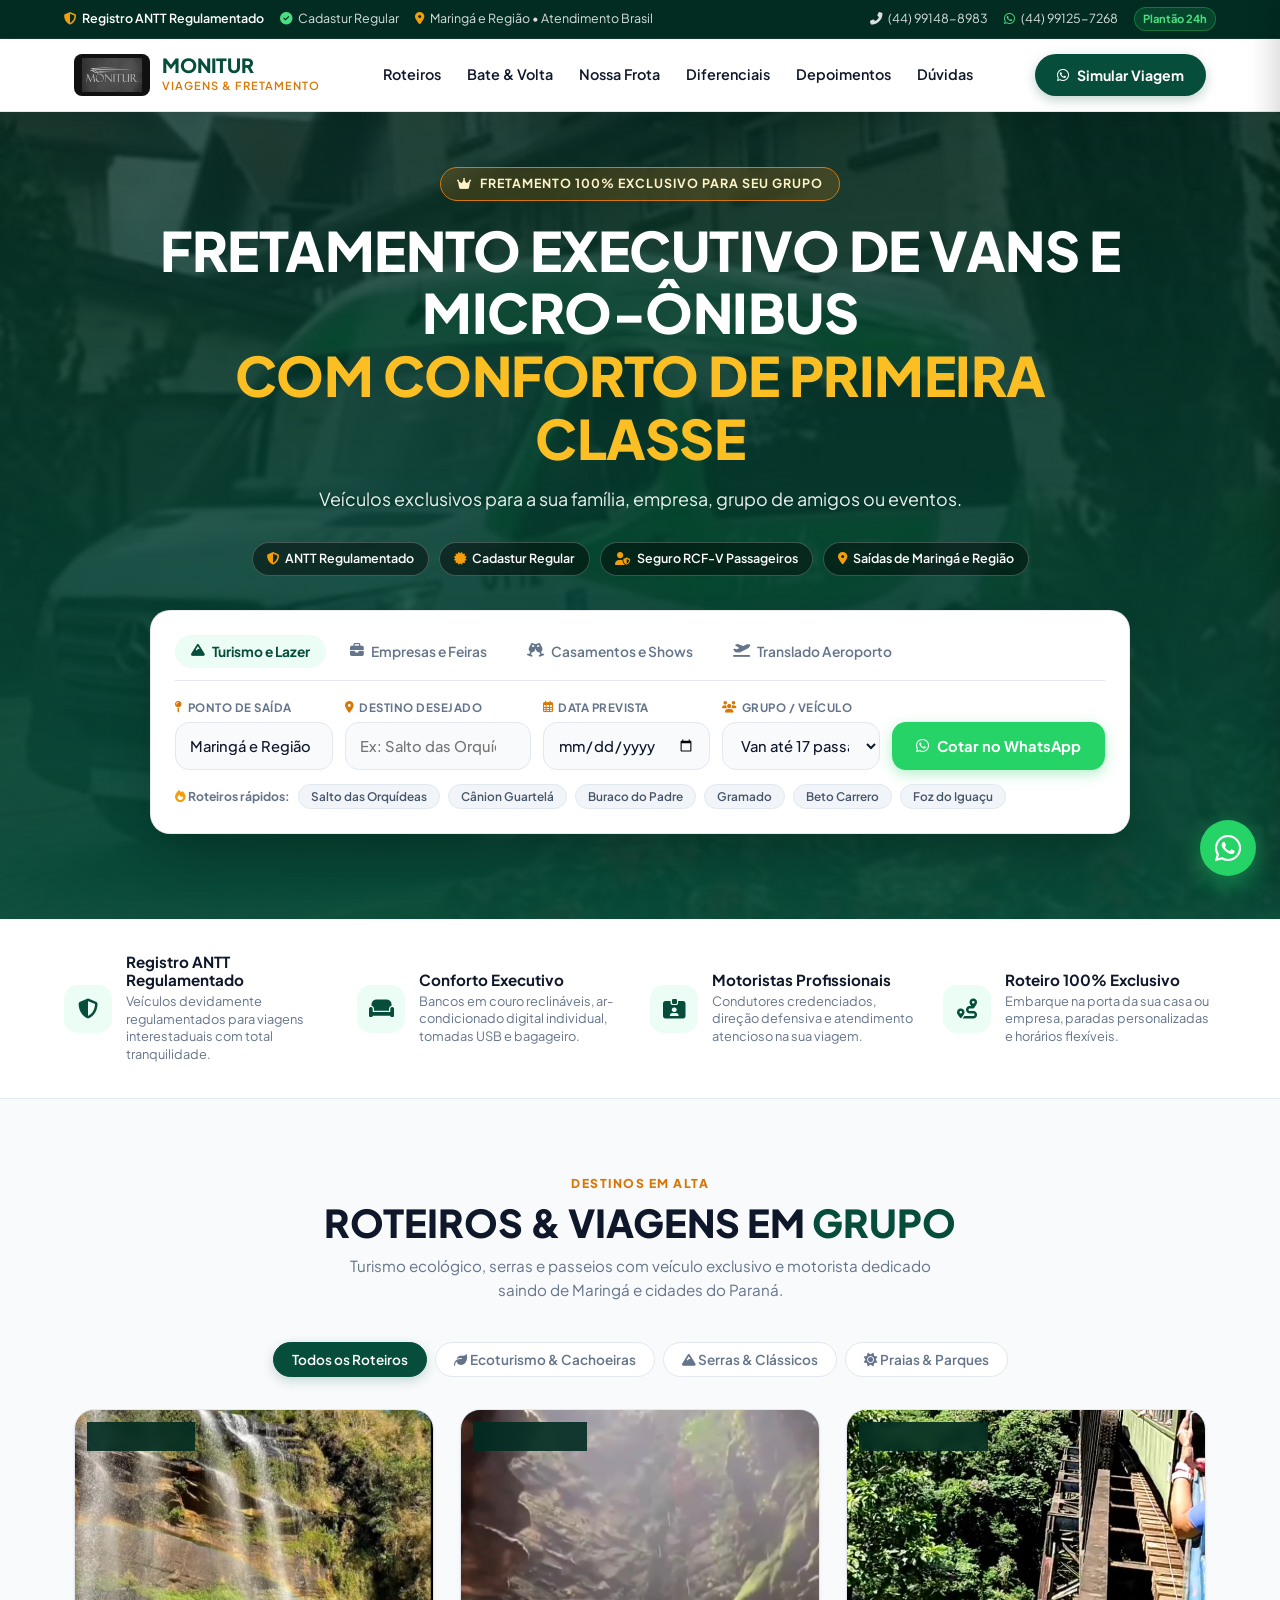
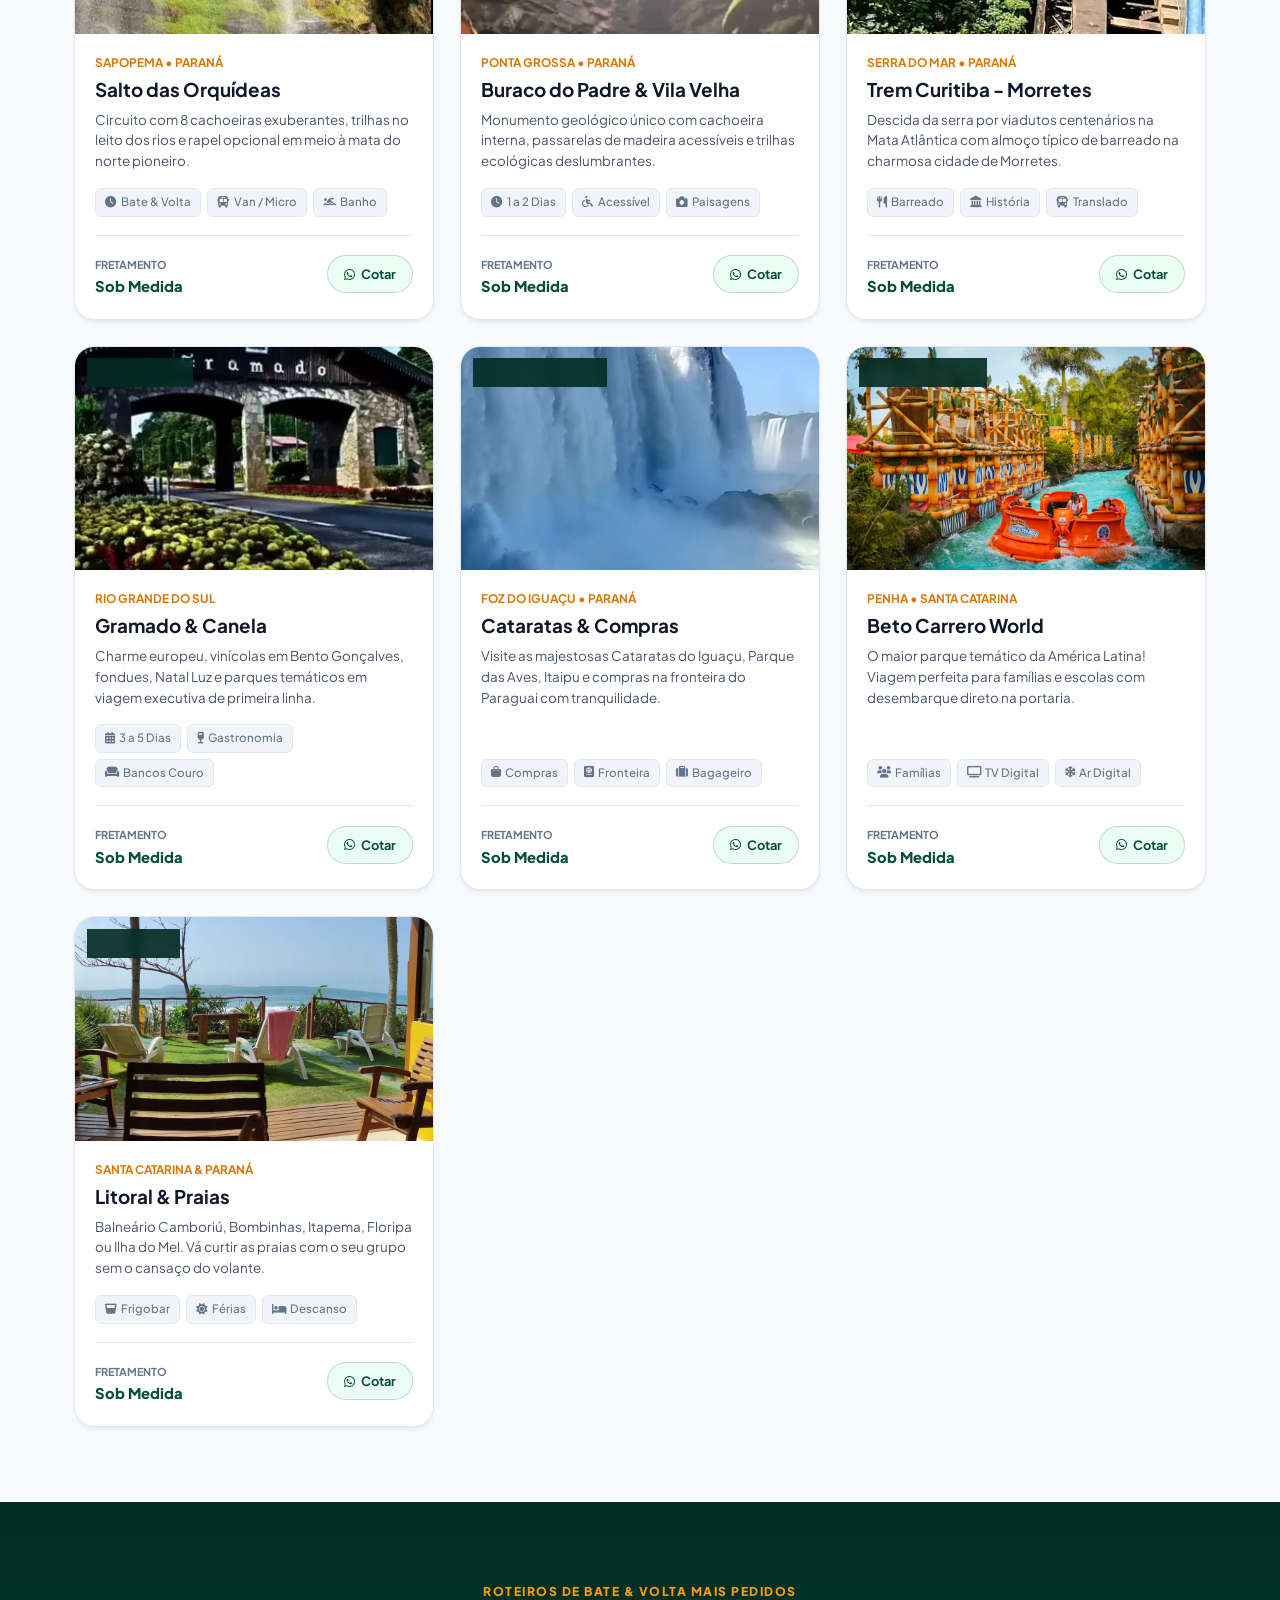
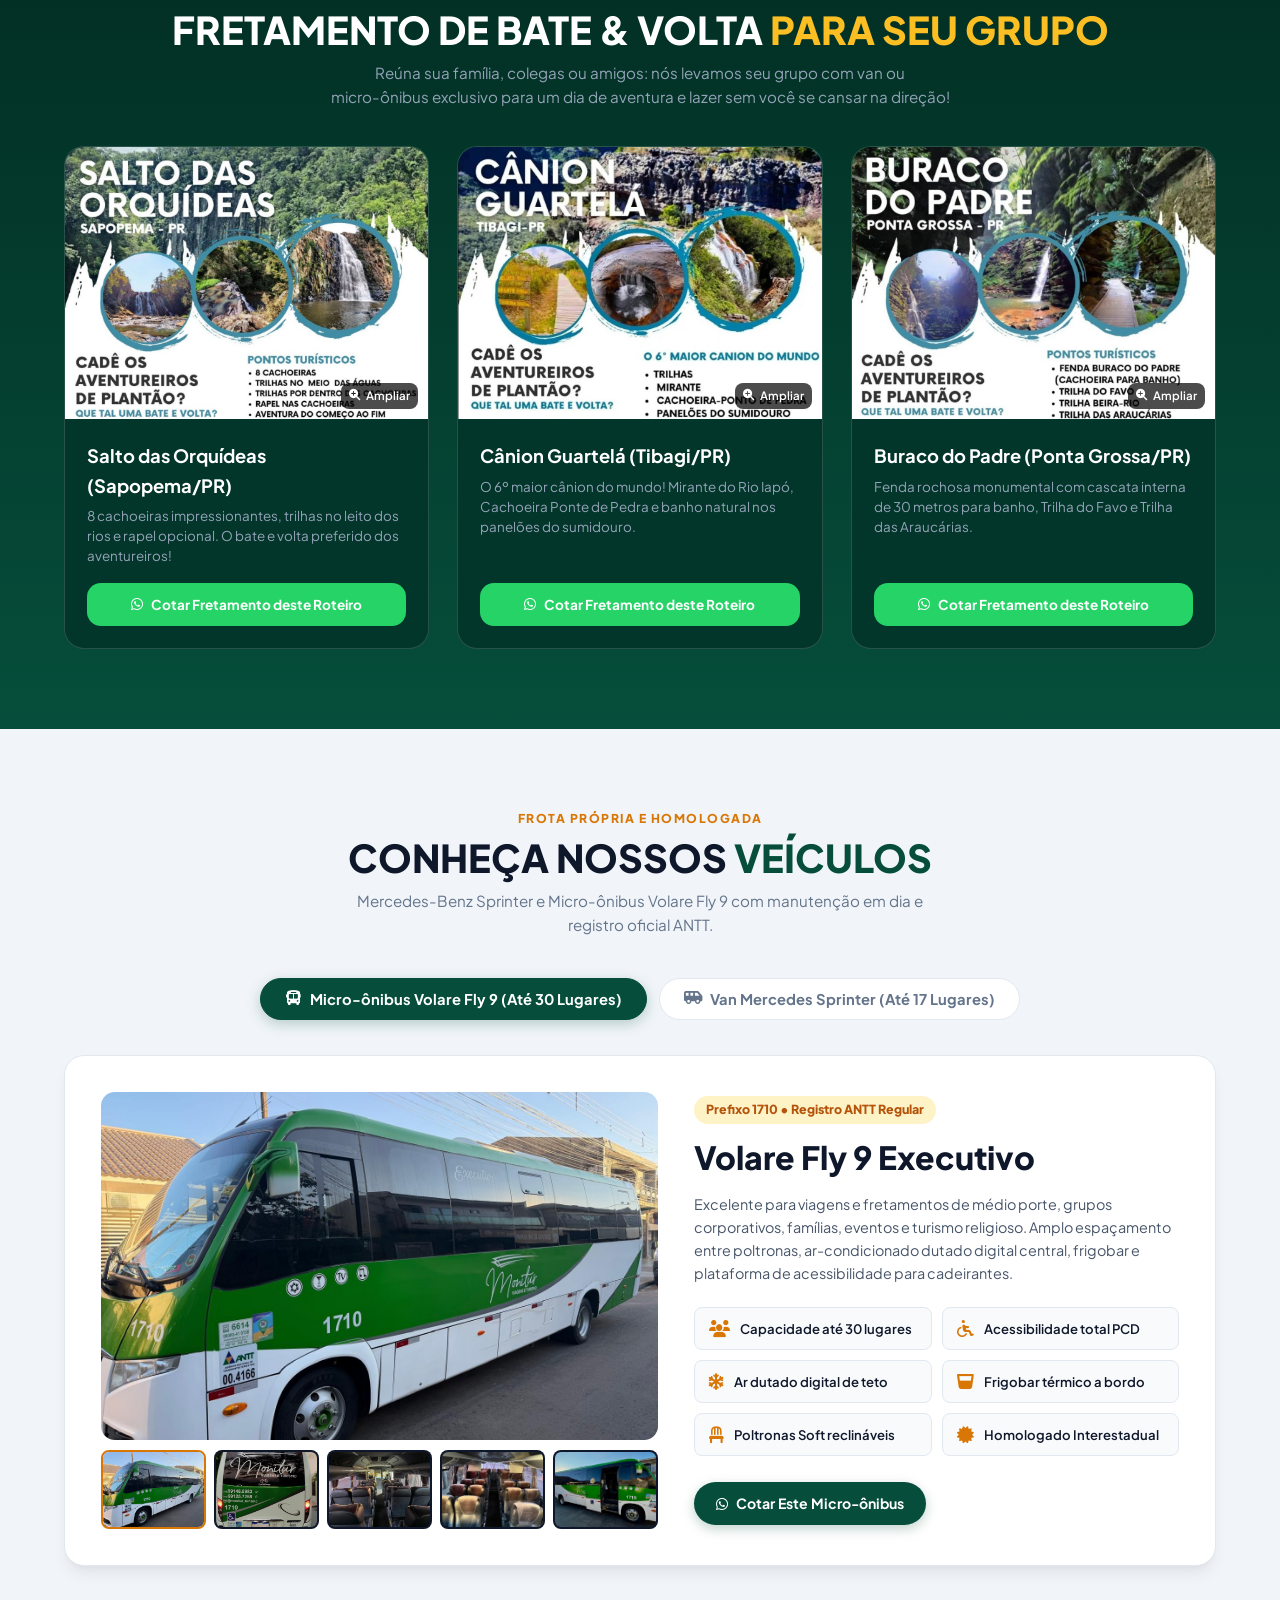
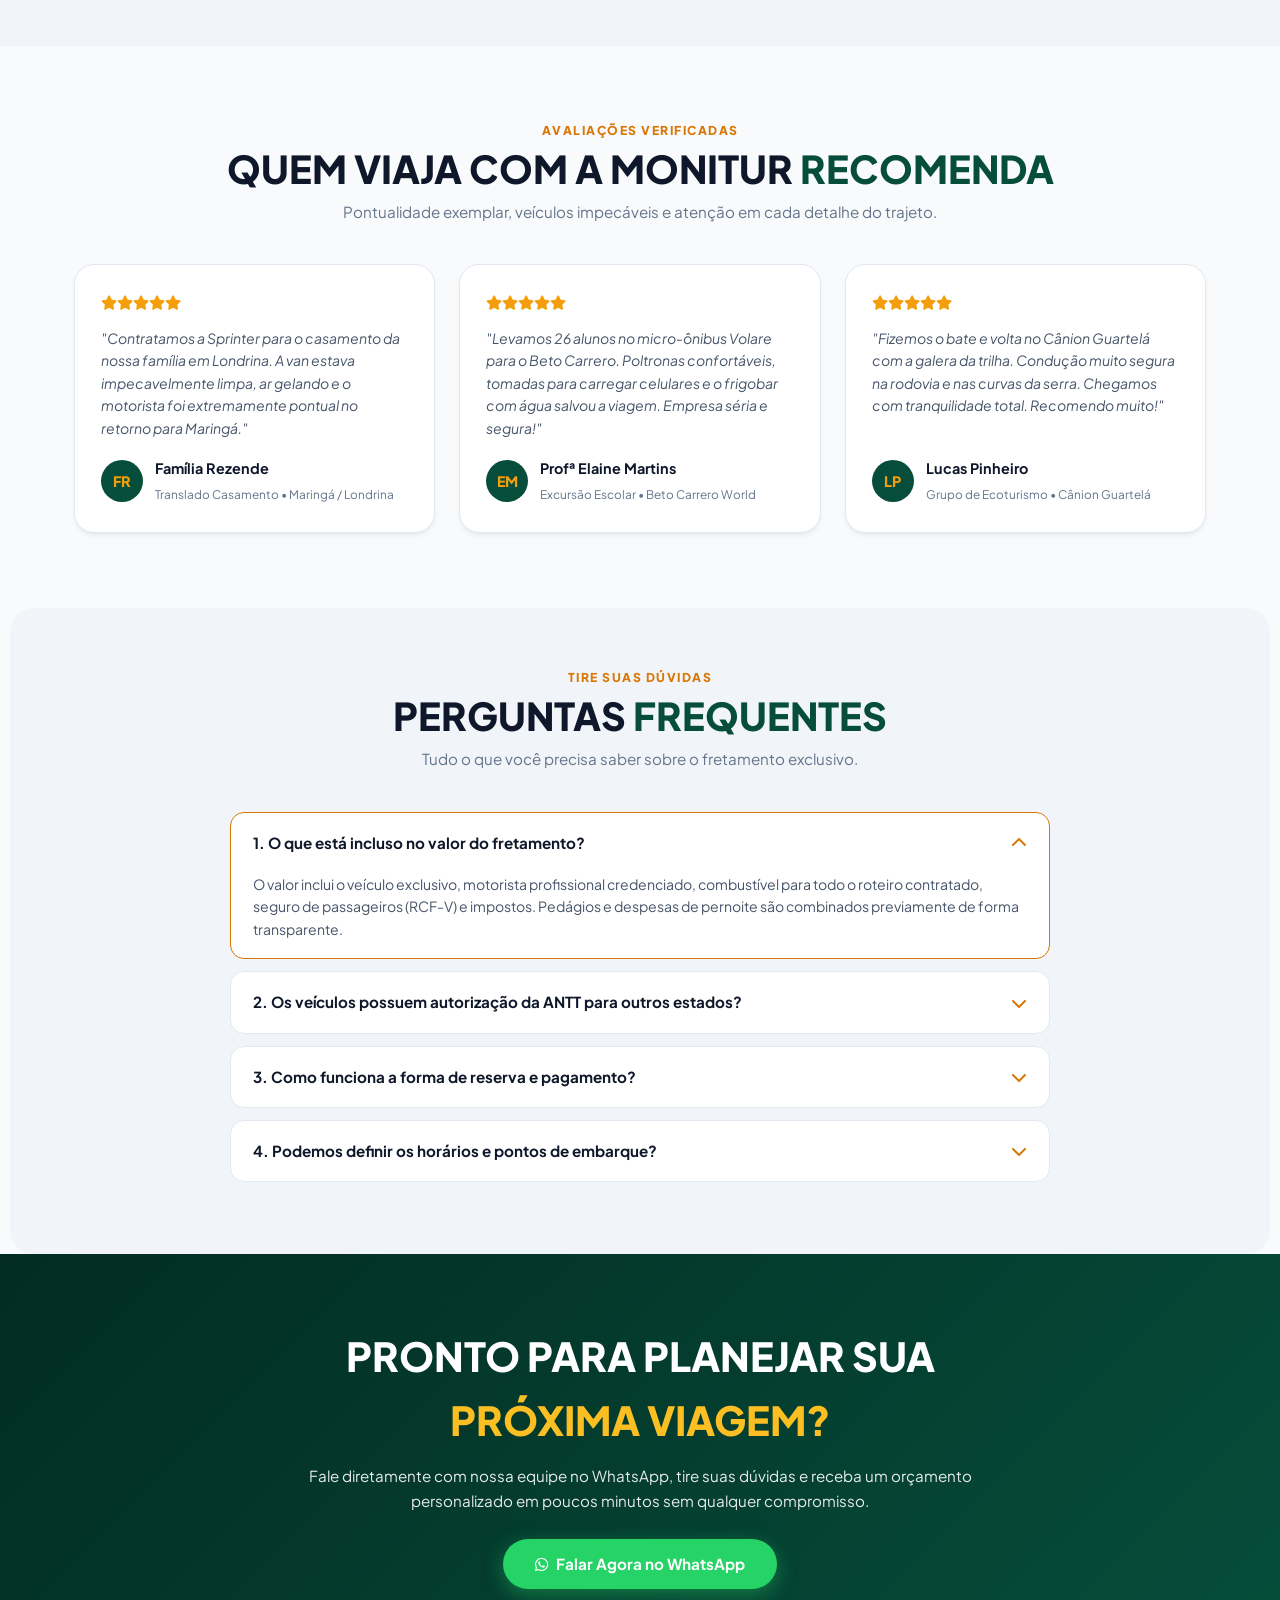
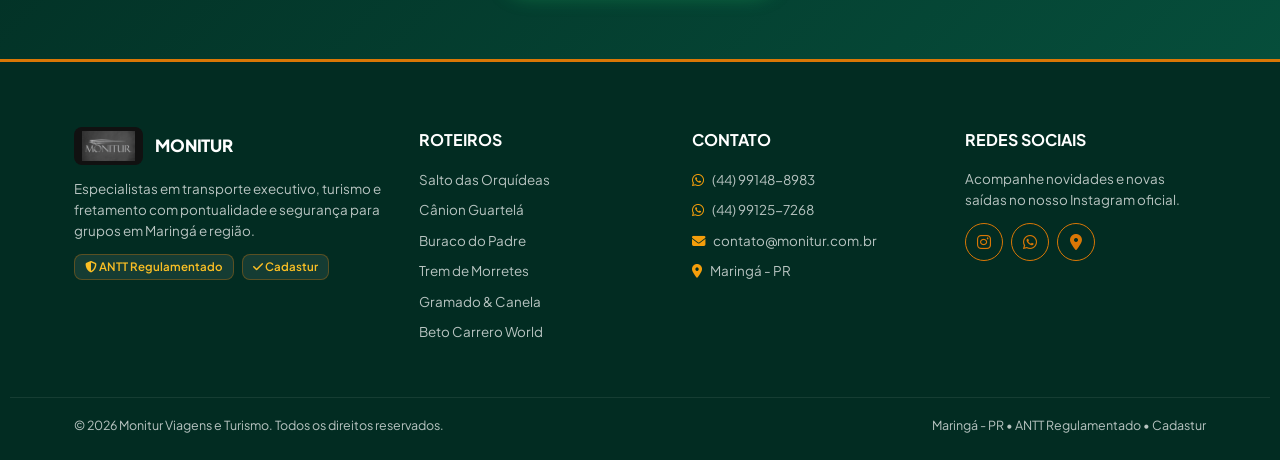
==== commit 0ec567d7: "Corrigir icone do card de Registro ANTT substituindo fa-shield-check por fa-shield-alt" ====
--- a/index-v2.html
+++ b/index-v2.html
@@ -146,7 +146,7 @@
             </p>
 
             <div class="v2-hero-badges">
-                <span class="v2-badge-chip"><i class="fas fa-shield-check"></i> ANTT Regulamentado</span>
+                <span class="v2-badge-chip"><i class="fas fa-shield-alt"></i> ANTT Regulamentado</span>
                 <span class="v2-badge-chip"><i class="fas fa-certificate"></i> Cadastur Regular</span>
                 <span class="v2-badge-chip"><i class="fas fa-user-shield"></i> Seguro RCF-V Passageiros</span>
                 <span class="v2-badge-chip"><i class="fas fa-map-marker-alt"></i> Saídas de Maringá e Região</span>
@@ -240,7 +240,7 @@
     <section class="v2-trust-row" id="vantagens">
         <div class="v2-trust-grid">
             <div class="v2-trust-item">
-                <div class="v2-trust-icon"><i class="fas fa-shield-check"></i></div>
+                <div class="v2-trust-icon"><i class="fas fa-shield-alt"></i></div>
                 <div class="v2-trust-text">
                     <h4>Registro ANTT Regulamentado</h4>
                     <p>Veículos devidamente regulamentados para viagens interestaduais com total tranquilidade.</p>
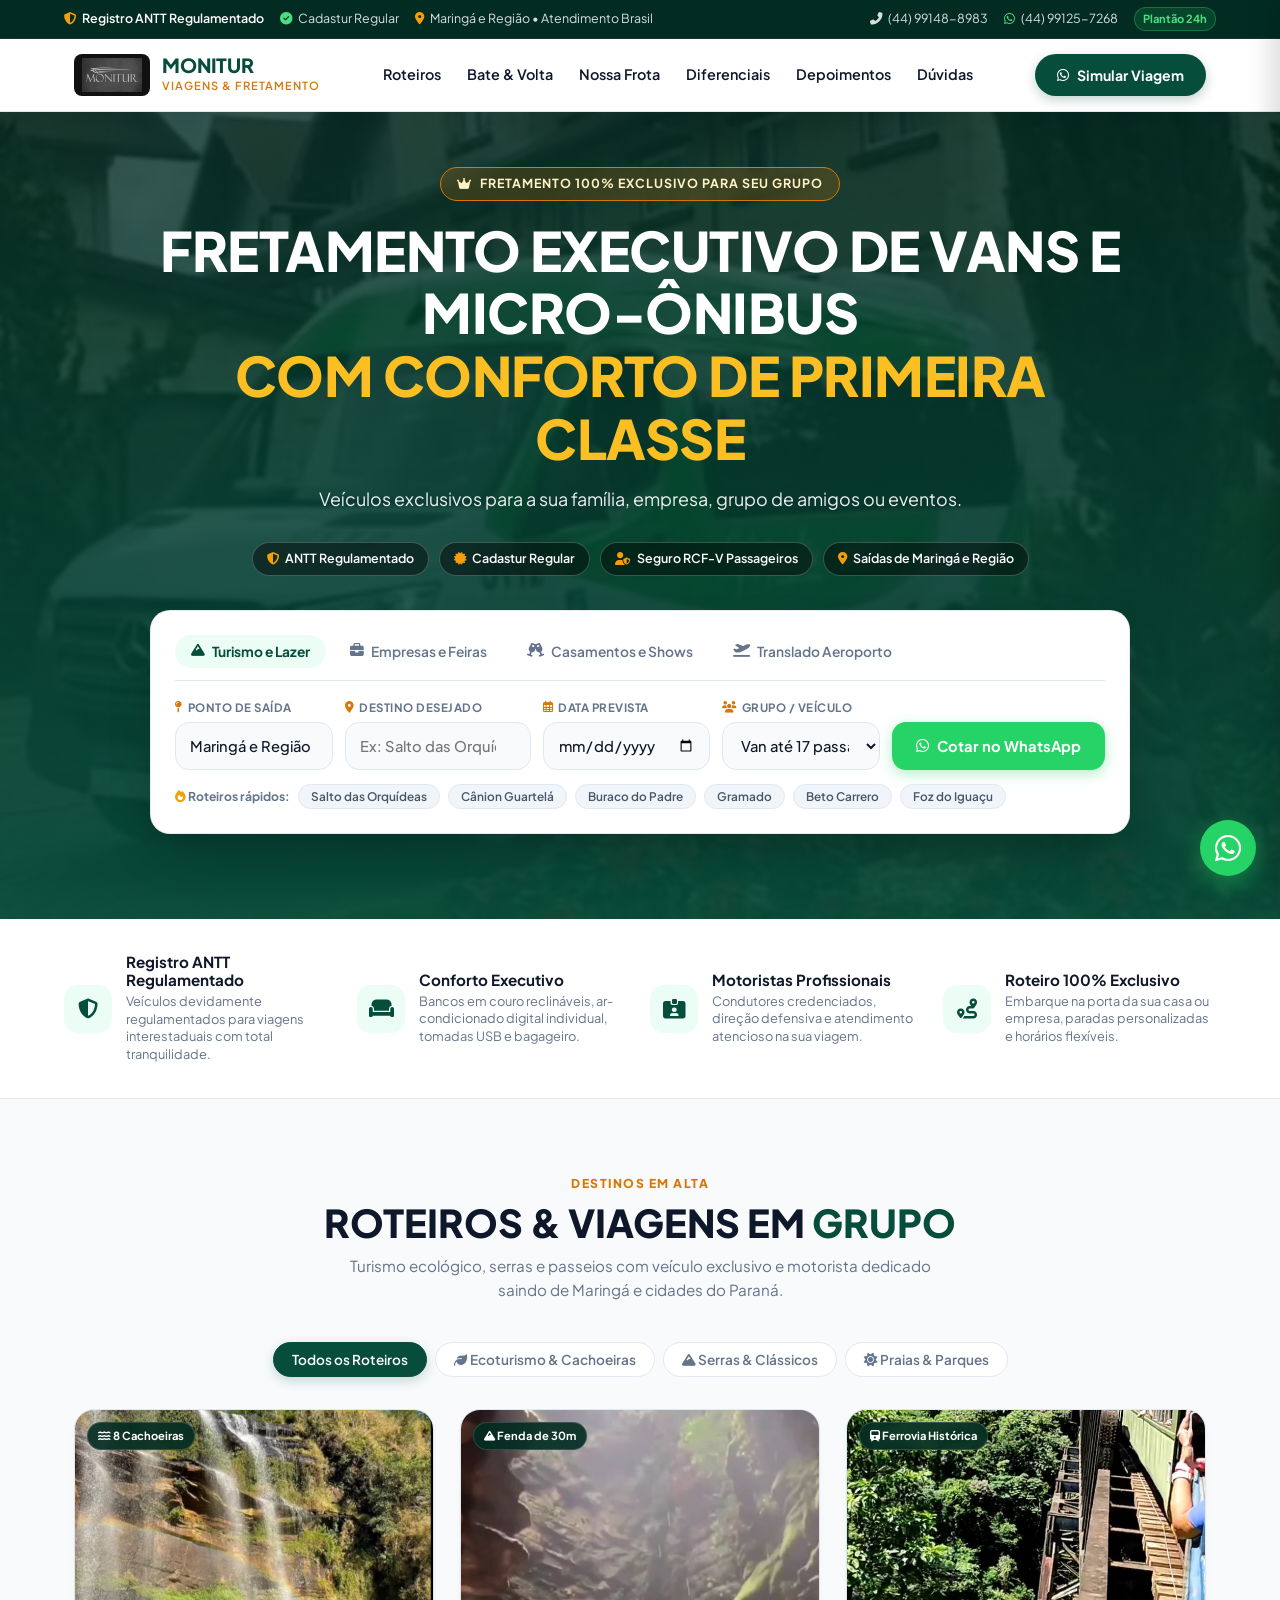
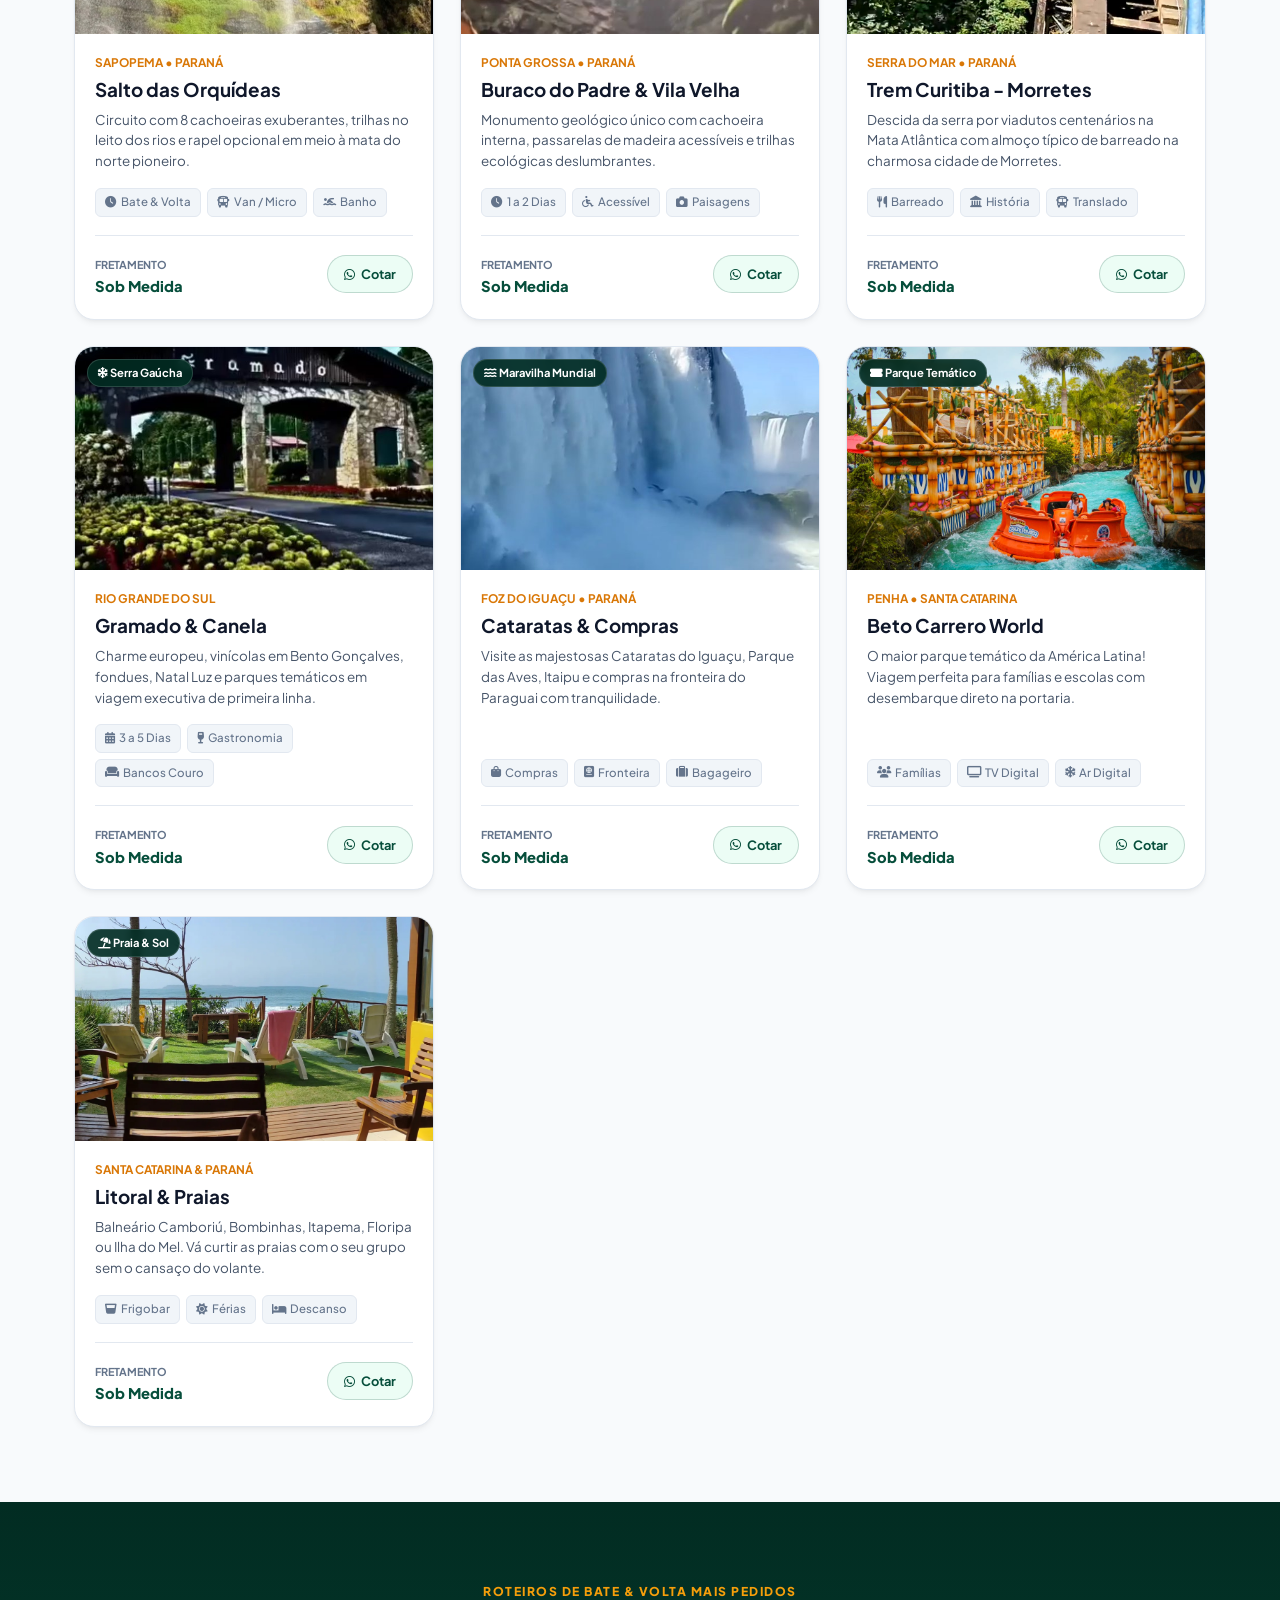
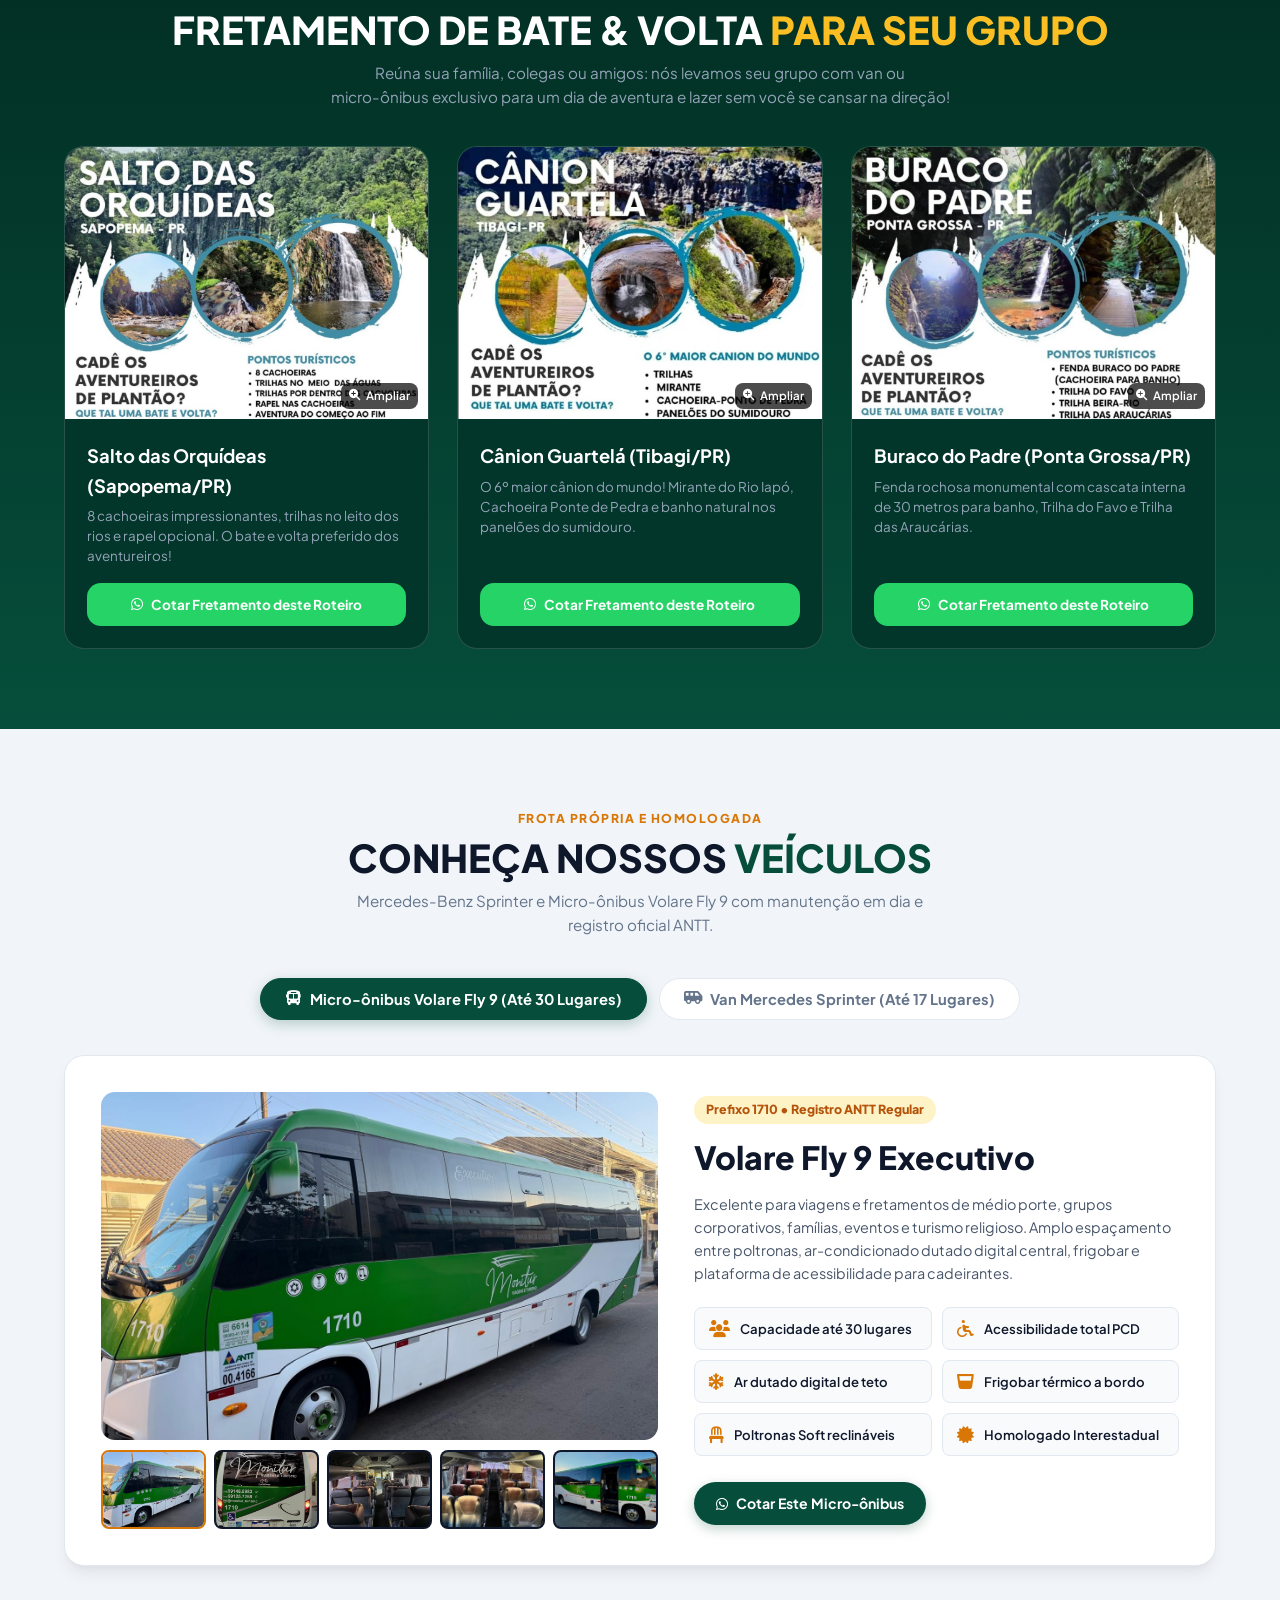
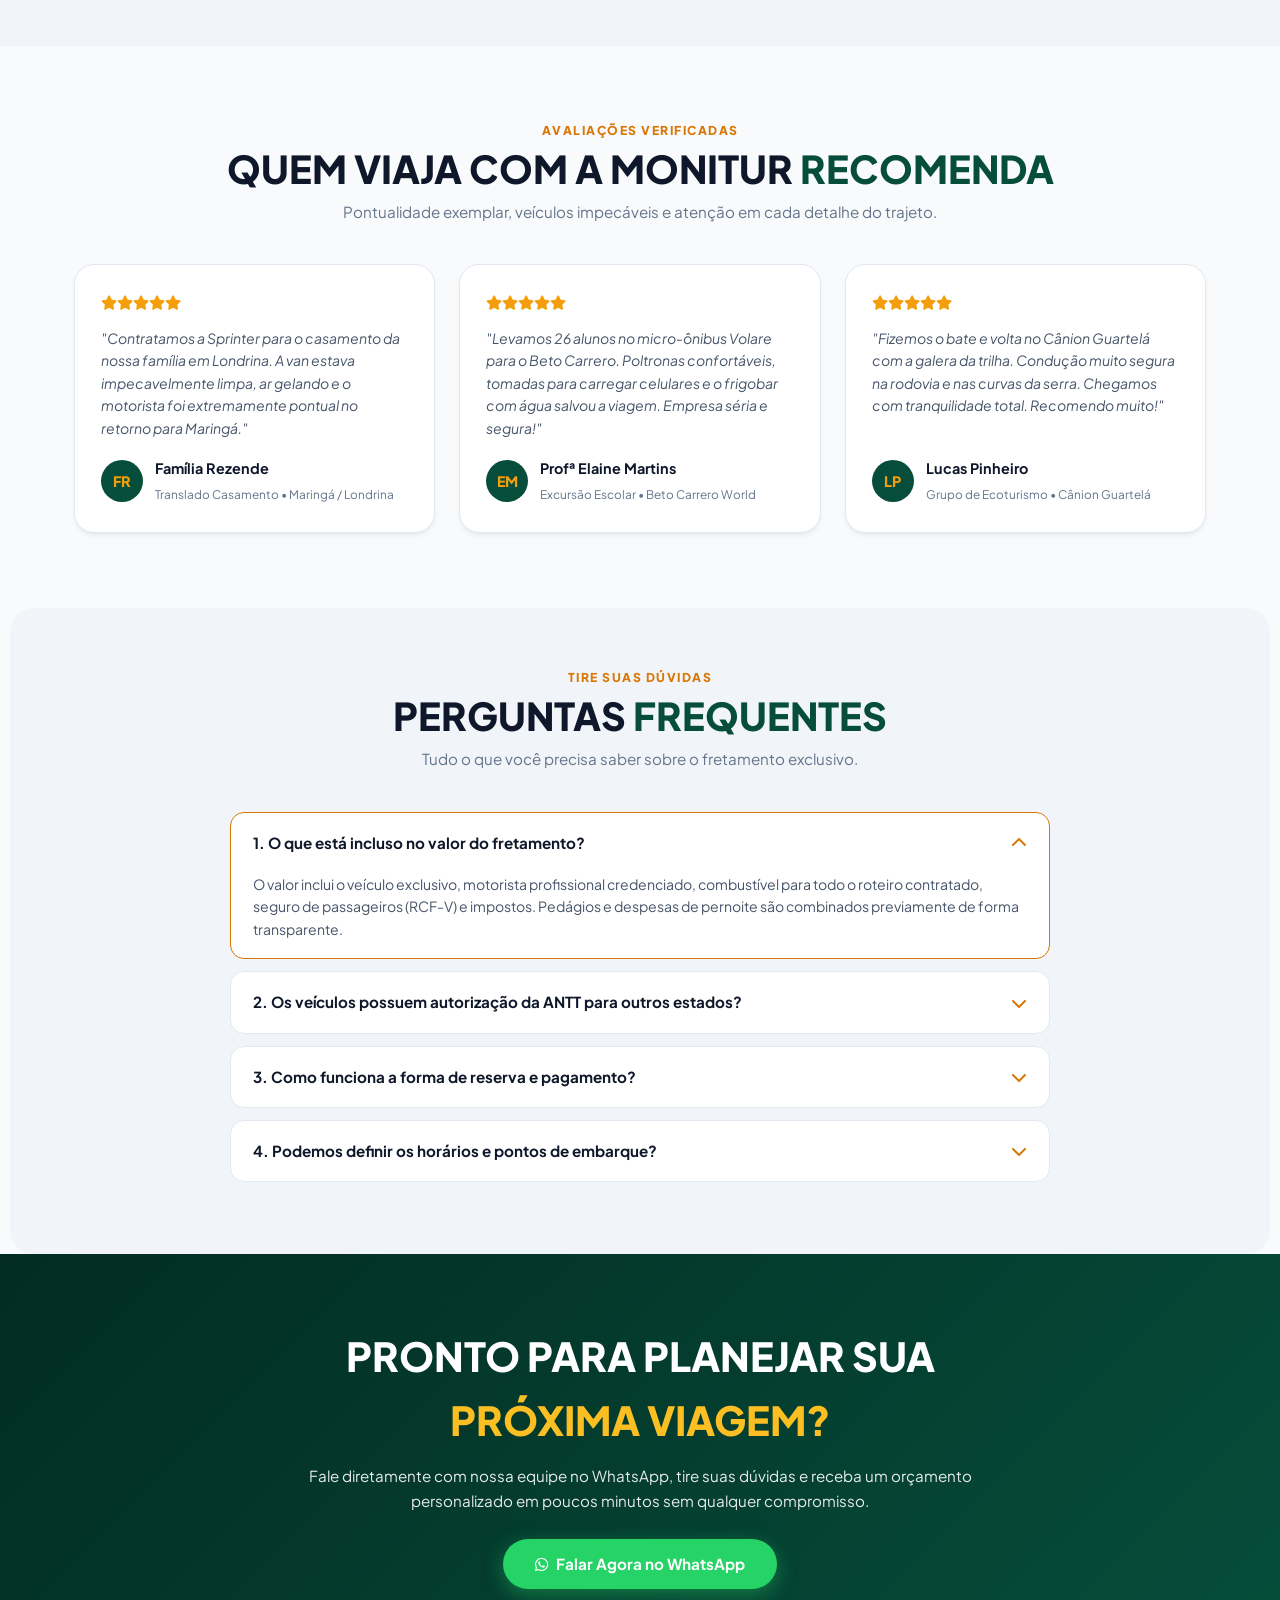
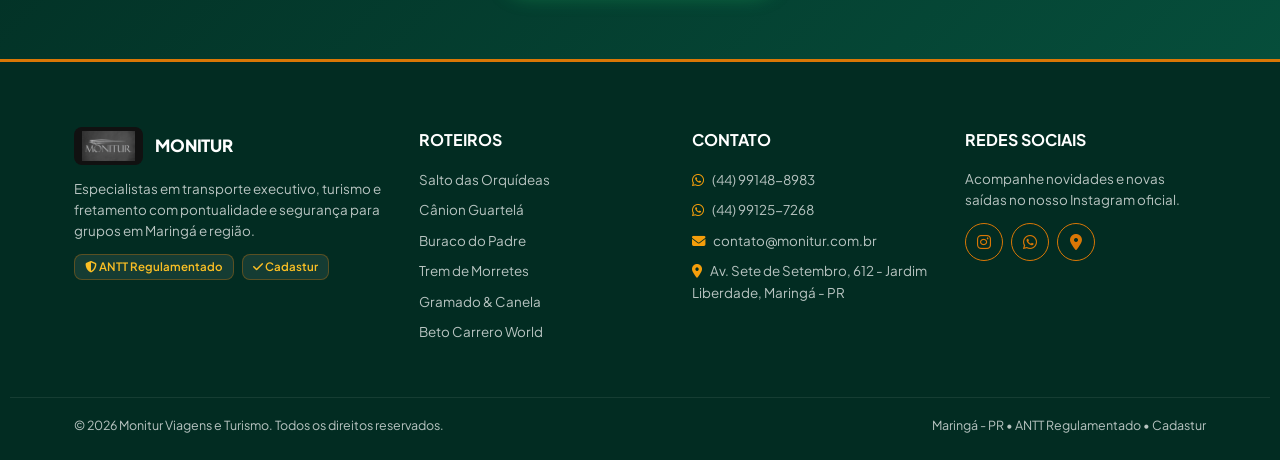
==== commit 6f2bfe53: "Update contact information with clickable links" ====
--- a/index-v2.html
+++ b/index-v2.html
@@ -880,14 +880,14 @@
             <div class="v2-footer-col">
                 <h3>CONTATO</h3>
                 <ul>
-                    <li><i class="fab fa-whatsapp" style="color:var(--accent-amber); margin-right:6px;"></i> (44)
-                        99148-8983</li>
-                    <li><i class="fab fa-whatsapp" style="color:var(--accent-amber); margin-right:6px;"></i> (44)
-                        99125-7268</li>
-                    <li><i class="fas fa-envelope" style="color:var(--accent-amber); margin-right:6px;"></i>
-                        contato@monitur.com.br</li>
-                    <li><i class="fas fa-map-marker-alt" style="color:var(--accent-amber); margin-right:6px;"></i>
-                        Maringá - PR</li>
+                    <li><a href="https://wa.me/5544991488983" target="_blank" rel="noopener noreferrer" style="color:inherit; text-decoration:none;"><i class="fab fa-whatsapp" style="color:var(--accent-amber); margin-right:6px;"></i> (44)
+                        99148-8983</a></li>
+                    <li><a href="https://wa.me/5544991257268" target="_blank" rel="noopener noreferrer" style="color:inherit; text-decoration:none;"><i class="fab fa-whatsapp" style="color:var(--accent-amber); margin-right:6px;"></i> (44)
+                        99125-7268</a></li>
+                    <li><a href="mailto:contato@monitur.com.br" style="color:inherit; text-decoration:none;"><i class="fas fa-envelope" style="color:var(--accent-amber); margin-right:6px;"></i>
+                        contato@monitur.com.br</a></li>
+                    <li><a href="https://www.google.com/maps/search/?api=1&query=Monitur+Transporte+e+Turismo+Maring%C3%A1,+Av.+Sete+de+Setembro,+612+-+Jardim+Liberdade,+Maring%C3%A1+-+PR" target="_blank" rel="noopener noreferrer" style="color:inherit; text-decoration:none;"><i class="fas fa-map-marker-alt" style="color:var(--accent-amber); margin-right:6px;"></i>
+                        Av. Sete de Setembro, 612 - Jardim Liberdade, Maringá - PR</a></li>
                 </ul>
             </div>
 
@@ -902,7 +902,7 @@
                     <a href="https://wa.me/5544991488983" class="v2-social-btn" target="_blank" aria-label="WhatsApp">
                         <i class="fab fa-whatsapp"></i>
                     </a>
-                    <a href="https://www.google.com/maps/search/Monitur+Turismo" class="v2-social-btn" target="_blank"
+                    <a href="https://www.google.com/maps/search/?api=1&query=Monitur+Transporte+e+Turismo+Maring%C3%A1,+Av.+Sete+de+Setembro,+612+-+Jardim+Liberdade,+Maring%C3%A1+-+PR" class="v2-social-btn" target="_blank" rel="noopener noreferrer"
                         aria-label="Google Maps">
                         <i class="fas fa-map-marker-alt"></i>
                     </a>
@@ -1080,4 +1080,4 @@
 
 </body>
 
-</html>+</html>
